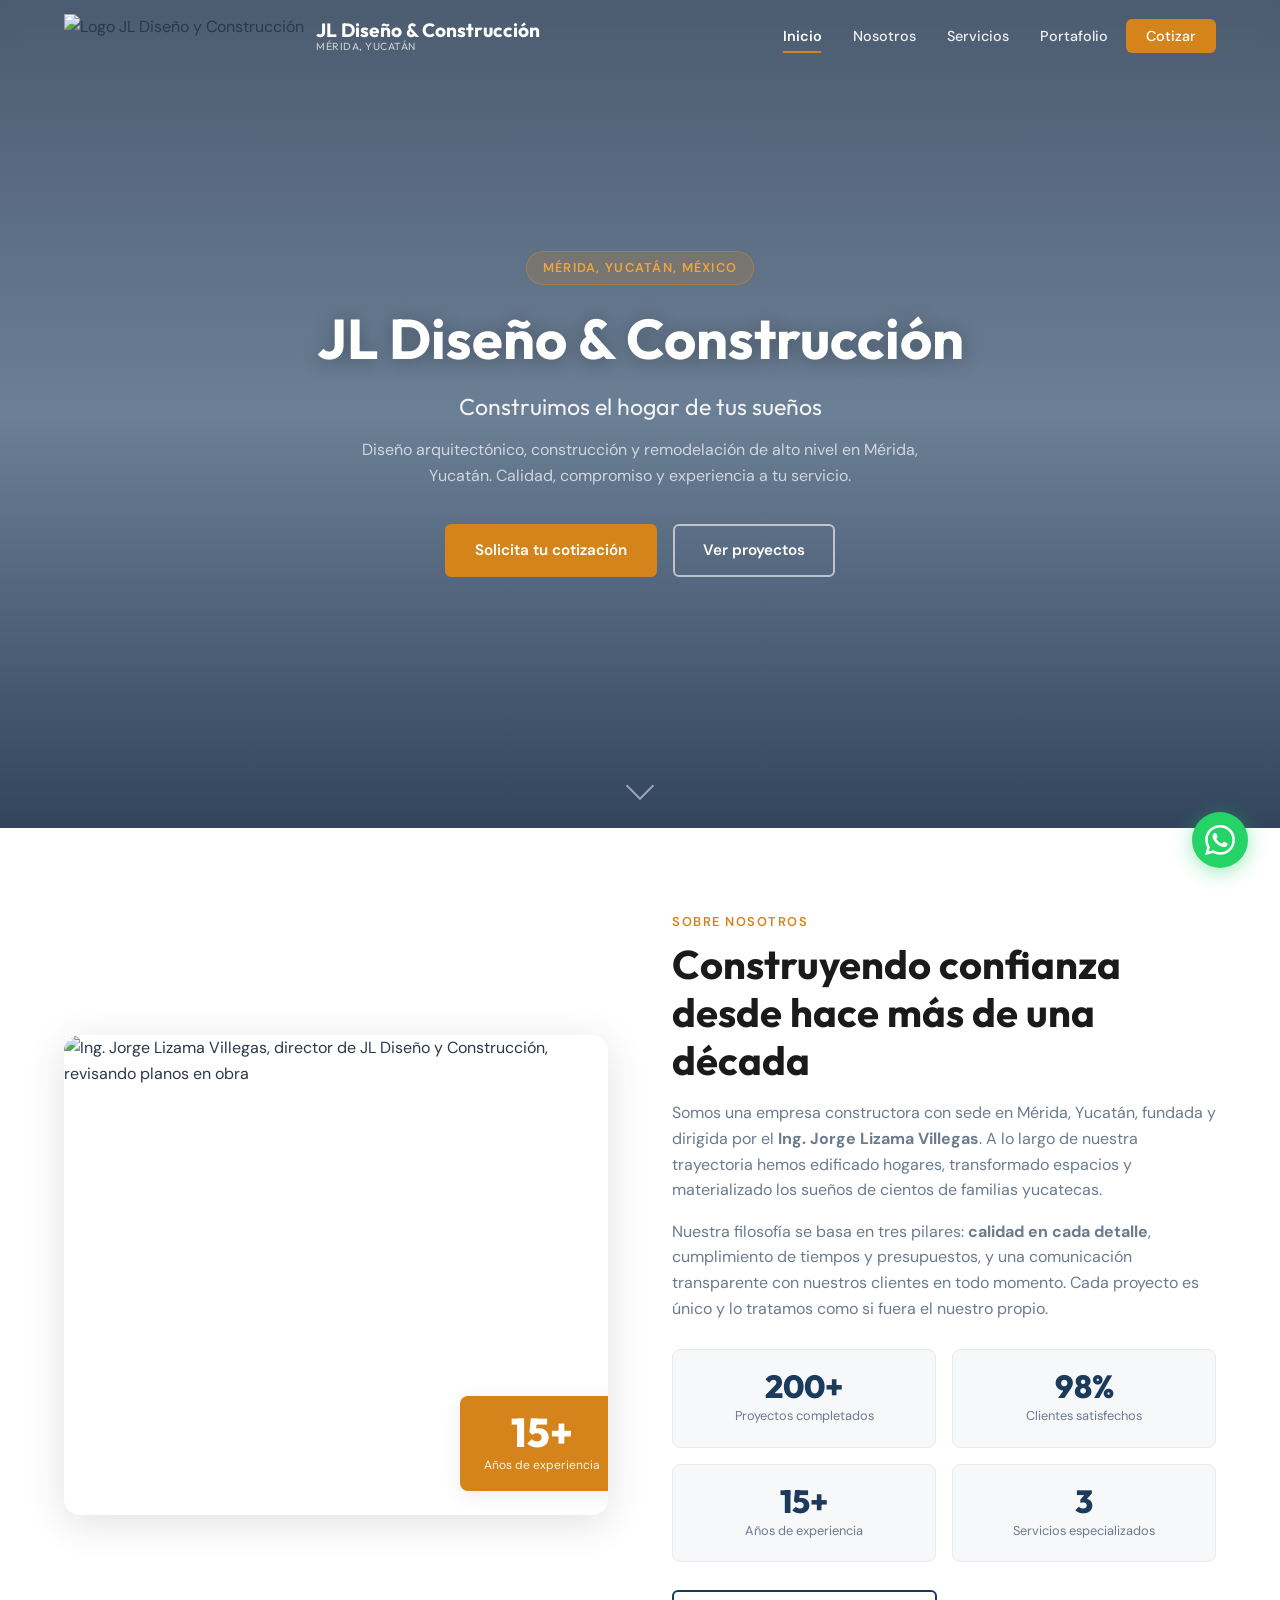
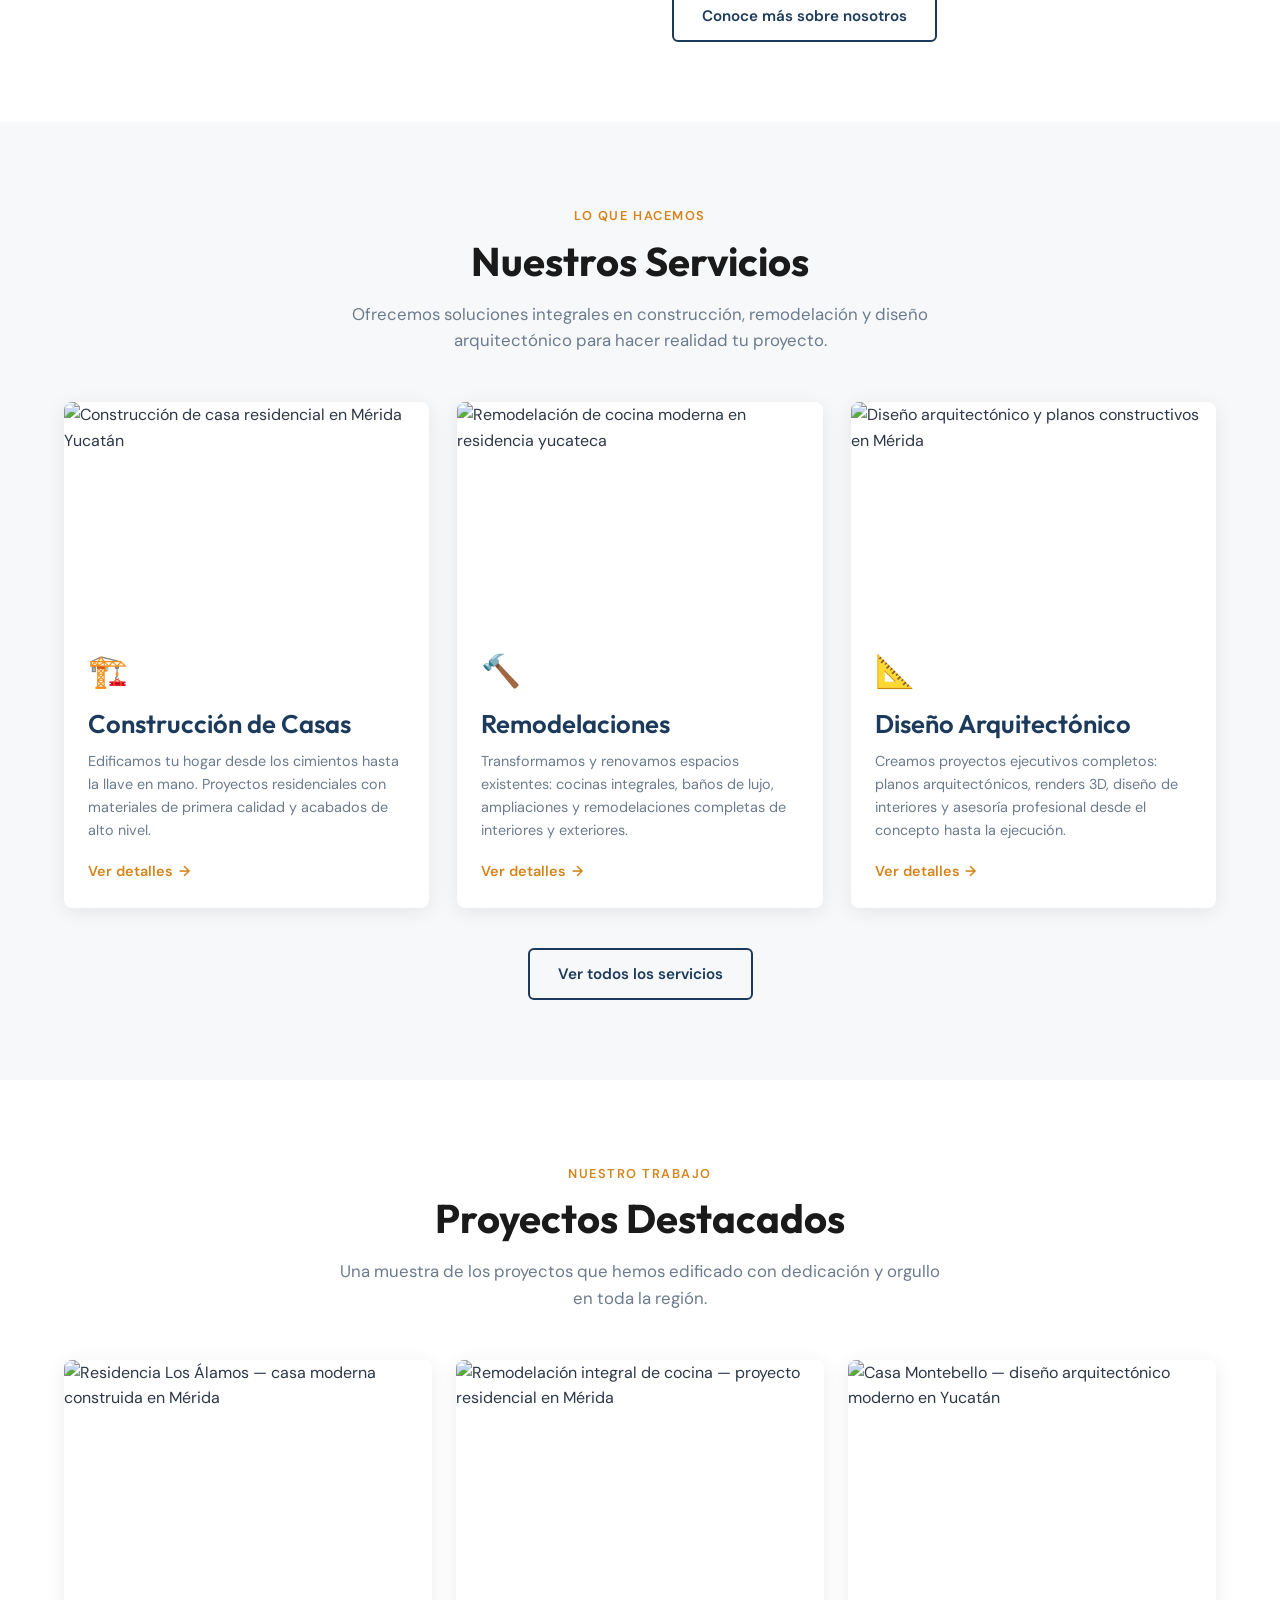
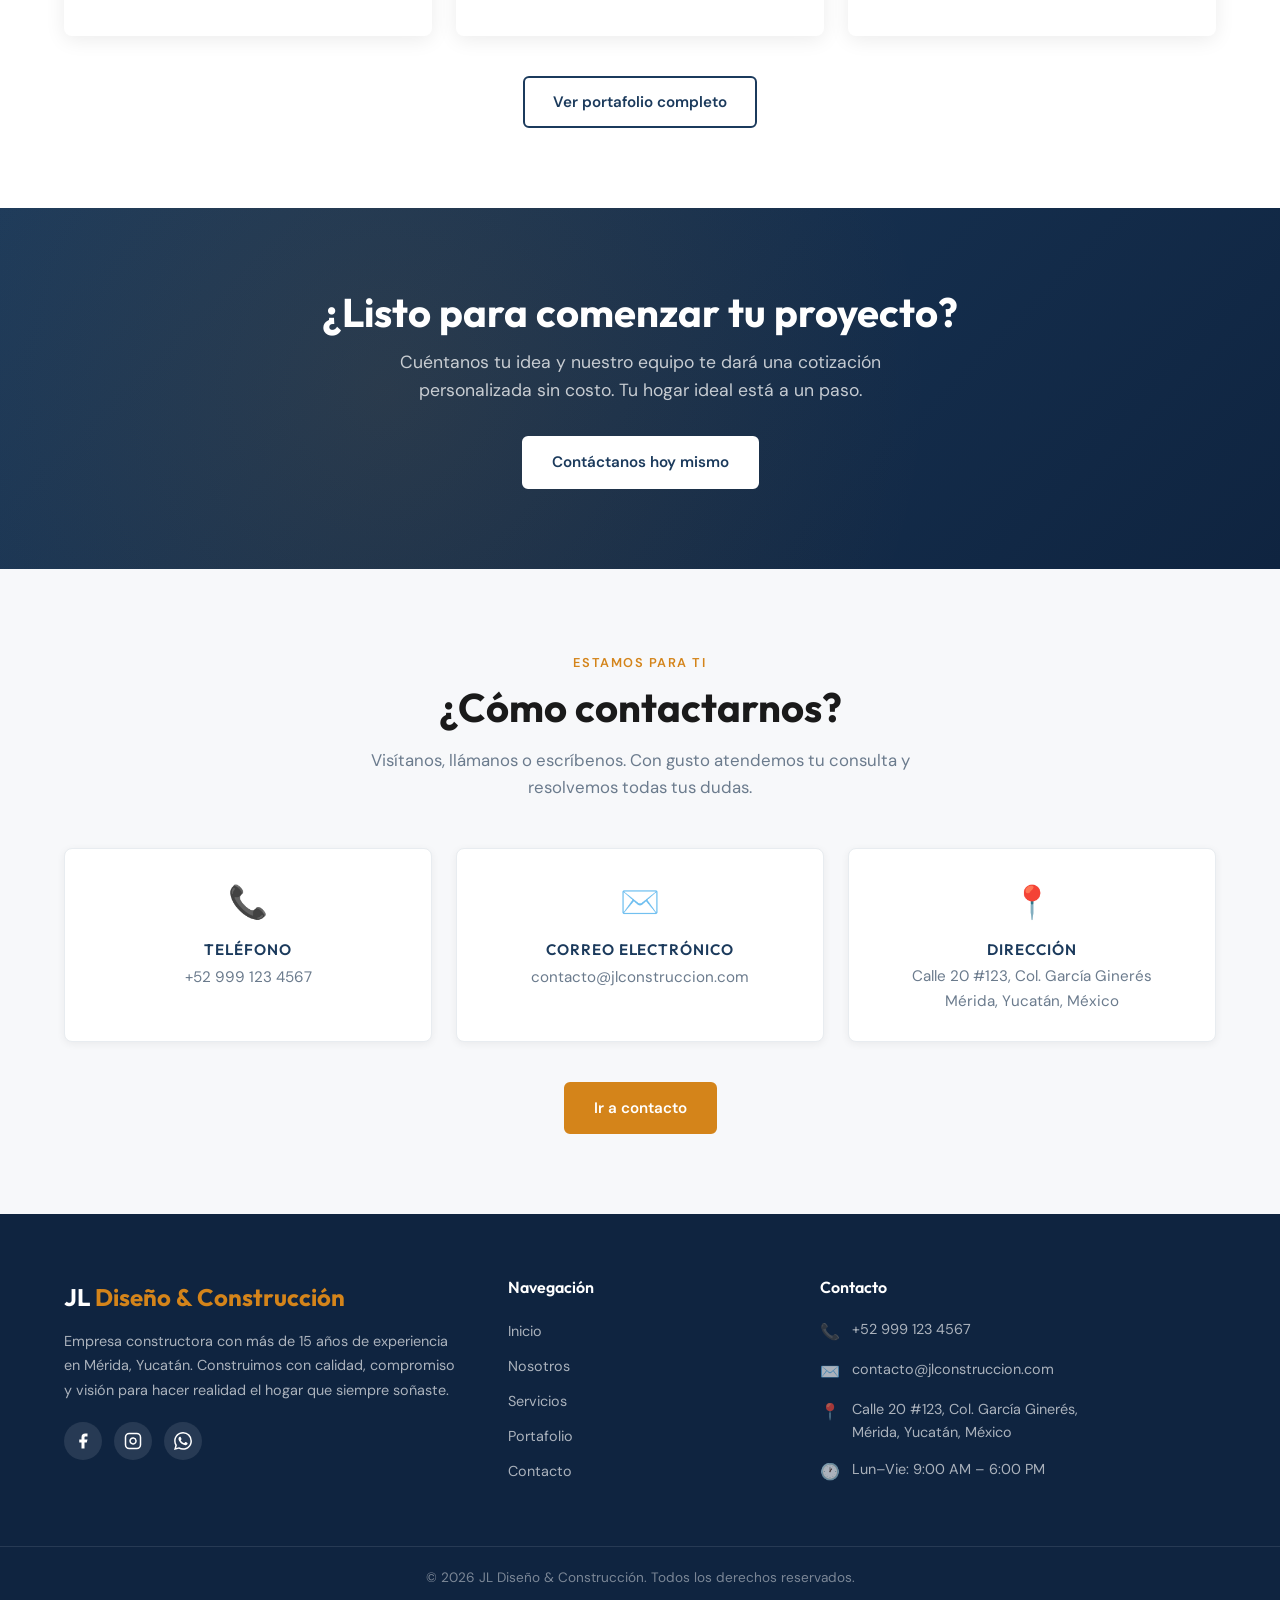
==== index.html @ 1245214d "Initial commit: JL Diseño & Construcción website" ====
<!DOCTYPE html>
<html lang="es-MX">
<head>
  <meta charset="UTF-8" />
  <meta name="viewport" content="width=device-width, initial-scale=1.0" />
  <title>JL Diseño &amp; Construcción — Constructora en Mérida, Yucatán</title>
  <meta name="description" content="JL Diseño &amp; Construcción: empresa de construcción de casas, remodelaciones y diseño arquitectónico en Mérida, Yucatán, México. Dirigida por el Ing. Jorge Lizama Villegas." />
  <link rel="canonical" href="index.html" />

  <!-- Open Graph -->
  <meta property="og:type" content="website" />
  <meta property="og:title" content="JL Diseño &amp; Construcción — Constructora en Mérida, Yucatán" />
  <meta property="og:description" content="Construimos el hogar de tus sueños. Construcción, remodelación y diseño arquitectónico en Mérida, Yucatán." />
  <meta property="og:image" content="https://images.unsplash.com/photo-1486325212027-8081e485255e?w=1200&q=80" />

  <!-- Google Fonts -->
  <link rel="preconnect" href="https://fonts.googleapis.com" />
  <link rel="preconnect" href="https://fonts.gstatic.com" crossorigin />
  <link href="https://fonts.googleapis.com/css2?family=Outfit:wght@400;500;600;700;800&family=DM+Sans:ital,opsz,wght@0,9..40,400;0,9..40,500;0,9..40,600;1,9..40,400&display=swap" rel="stylesheet" />

  <link rel="stylesheet" href="css/styles.css" />
</head>
<body class="hero-page">

  <!-- ===== NAVBAR ===== -->
  <nav class="navbar" role="navigation" aria-label="Menú principal">
    <div class="container">
      <a href="index.html" class="navbar-brand" aria-label="JL Diseño y Construcción — Inicio">
        <img src="img/logo.png" alt="Logo JL Diseño y Construcción" class="navbar-logo-img" />
        <span class="logo-fallback navbar-logo-text" style="display:flex;flex-direction:column;">
          JL Diseño &amp; Construcción
          <span>Mérida, Yucatán</span>
        </span>
      </a>
      <ul class="navbar-menu" role="list">
        <li><a href="index.html" class="active" aria-current="page">Inicio</a></li>
        <li><a href="nosotros.html">Nosotros</a></li>
        <li><a href="servicios.html">Servicios</a></li>
        <li><a href="portafolio.html">Portafolio</a></li>
        <li><a href="contacto.html" class="navbar-cta">Cotizar</a></li>
      </ul>
      <button class="navbar-toggle" aria-label="Abrir menú" aria-expanded="false" aria-controls="mobile-menu">
        <span></span>
        <span></span>
        <span></span>
      </button>
    </div>
  </nav>

  <!-- Mobile overlay menu -->
  <div class="navbar-overlay" id="mobile-menu" role="dialog" aria-modal="true" aria-label="Menú de navegación">
    <button class="close-overlay" aria-label="Cerrar menú">✕</button>
    <a href="index.html" class="active">Inicio</a>
    <a href="nosotros.html">Nosotros</a>
    <a href="servicios.html">Servicios</a>
    <a href="portafolio.html">Portafolio</a>
    <a href="contacto.html">Contacto</a>
  </div>

  <main>

    <!-- ===== HERO SECTION ===== -->
    <section class="hero" aria-label="Presentación de la empresa">
      <div class="hero-bg" role="img" aria-label="Imagen de arquitectura moderna"></div>
      <div class="hero-overlay"></div>
      <div class="hero-content">
        <div class="hero-badge">Mérida, Yucatán, México</div>
        <h1>JL Diseño &amp; Construcción</h1>
        <p class="tagline">Construimos el hogar de tus sueños</p>
        <p class="subtitle">Diseño arquitectónico, construcción y remodelación de alto nivel en Mérida, Yucatán. Calidad, compromiso y experiencia a tu servicio.</p>
        <div class="hero-buttons">
          <a href="contacto.html" class="btn btn-primary">Solicita tu cotización</a>
          <a href="portafolio.html" class="btn btn-outline-white">Ver proyectos</a>
        </div>
      </div>
      <div class="scroll-indicator" aria-hidden="true">
        <div class="scroll-arrow"></div>
      </div>
    </section>

    <!-- ===== ABOUT PREVIEW ===== -->
    <section class="about-preview section-padding" aria-label="Sobre nosotros">
      <div class="container">
        <div class="about-preview-grid">
          <div class="about-preview-image fade-in">
            <img
              src="https://images.unsplash.com/photo-1581094794329-c8112a89af12?w=1200&q=80"
              alt="Ing. Jorge Lizama Villegas, director de JL Diseño y Construcción, revisando planos en obra"
              loading="lazy"
            />
            <div class="experience-badge" aria-label="Más de 15 años de experiencia">
              <span class="number">15+</span>
              <span class="label">Años de experiencia</span>
            </div>
          </div>
          <div class="about-preview-content fade-in fade-in-delay-1">
            <span class="section-label">Sobre nosotros</span>
            <h2>Construyendo confianza desde hace más de una década</h2>
            <p>Somos una empresa constructora con sede en Mérida, Yucatán, fundada y dirigida por el <strong>Ing. Jorge Lizama Villegas</strong>. A lo largo de nuestra trayectoria hemos edificado hogares, transformado espacios y materializado los sueños de cientos de familias yucatecas.</p>
            <p>Nuestra filosofía se basa en tres pilares: <strong>calidad en cada detalle</strong>, cumplimiento de tiempos y presupuestos, y una comunicación transparente con nuestros clientes en todo momento. Cada proyecto es único y lo tratamos como si fuera el nuestro propio.</p>
            <div class="about-stats" aria-label="Estadísticas de la empresa">
              <div class="stat-item">
                <div class="stat-number">200+</div>
                <div class="stat-label">Proyectos completados</div>
              </div>
              <div class="stat-item">
                <div class="stat-number">98%</div>
                <div class="stat-label">Clientes satisfechos</div>
              </div>
              <div class="stat-item">
                <div class="stat-number">15+</div>
                <div class="stat-label">Años de experiencia</div>
              </div>
              <div class="stat-item">
                <div class="stat-number">3</div>
                <div class="stat-label">Servicios especializados</div>
              </div>
            </div>
            <a href="nosotros.html" class="btn btn-secondary">Conoce más sobre nosotros</a>
          </div>
        </div>
      </div>
    </section>

    <!-- ===== SERVICES PREVIEW ===== -->
    <section class="services-section section-padding" aria-label="Nuestros servicios">
      <div class="container">
        <div class="section-header text-center fade-in">
          <span class="section-label">Lo que hacemos</span>
          <h2 class="section-title">Nuestros Servicios</h2>
          <p class="section-subtitle">Ofrecemos soluciones integrales en construcción, remodelación y diseño arquitectónico para hacer realidad tu proyecto.</p>
        </div>
        <div class="services-grid">
          <!-- Service Card 1 -->
          <article class="service-card fade-in fade-in-delay-1">
            <div class="service-card-image">
              <img
                src="https://images.unsplash.com/photo-1504307651254-35680f356dfd?w=800&q=80"
                alt="Construcción de casa residencial en Mérida Yucatán"
                loading="lazy"
              />
            </div>
            <div class="service-card-body">
              <span class="service-icon" aria-hidden="true">🏗️</span>
              <h3>Construcción de Casas</h3>
              <p>Edificamos tu hogar desde los cimientos hasta la llave en mano. Proyectos residenciales con materiales de primera calidad y acabados de alto nivel.</p>
              <a href="servicios.html#construccion" class="service-link" aria-label="Más información sobre Construcción de Casas">
                Ver detalles <span aria-hidden="true">→</span>
              </a>
            </div>
          </article>
          <!-- Service Card 2 -->
          <article class="service-card fade-in fade-in-delay-2">
            <div class="service-card-image">
              <img
                src="https://images.unsplash.com/photo-1556909114-f6e7ad7d3136?w=800&q=80"
                alt="Remodelación de cocina moderna en residencia yucateca"
                loading="lazy"
              />
            </div>
            <div class="service-card-body">
              <span class="service-icon" aria-hidden="true">🔨</span>
              <h3>Remodelaciones</h3>
              <p>Transformamos y renovamos espacios existentes: cocinas integrales, baños de lujo, ampliaciones y remodelaciones completas de interiores y exteriores.</p>
              <a href="servicios.html#remodelacion" class="service-link" aria-label="Más información sobre Remodelaciones">
                Ver detalles <span aria-hidden="true">→</span>
              </a>
            </div>
          </article>
          <!-- Service Card 3 -->
          <article class="service-card fade-in fade-in-delay-3">
            <div class="service-card-image">
              <img
                src="https://images.unsplash.com/photo-1503387762-592deb58ef4e?w=800&q=80"
                alt="Diseño arquitectónico y planos constructivos en Mérida"
                loading="lazy"
              />
            </div>
            <div class="service-card-body">
              <span class="service-icon" aria-hidden="true">📐</span>
              <h3>Diseño Arquitectónico</h3>
              <p>Creamos proyectos ejecutivos completos: planos arquitectónicos, renders 3D, diseño de interiores y asesoría profesional desde el concepto hasta la ejecución.</p>
              <a href="servicios.html#diseno" class="service-link" aria-label="Más información sobre Diseño Arquitectónico">
                Ver detalles <span aria-hidden="true">→</span>
              </a>
            </div>
          </article>
        </div>
        <div class="services-cta fade-in">
          <a href="servicios.html" class="btn btn-secondary">Ver todos los servicios</a>
        </div>
      </div>
    </section>

    <!-- ===== PORTFOLIO PREVIEW ===== -->
    <section class="portfolio-section section-padding" aria-label="Proyectos destacados">
      <div class="container">
        <div class="section-header text-center fade-in">
          <span class="section-label">Nuestro trabajo</span>
          <h2 class="section-title">Proyectos Destacados</h2>
          <p class="section-subtitle">Una muestra de los proyectos que hemos edificado con dedicación y orgullo en toda la región.</p>
        </div>
        <div class="portfolio-preview-grid">
          <div class="portfolio-item fade-in fade-in-delay-1">
            <img
              src="https://images.unsplash.com/photo-1600585154340-be6161a56a0c?w=800&q=80"
              alt="Residencia Los Álamos — casa moderna construida en Mérida"
              loading="lazy"
            />
            <div class="portfolio-item-overlay">
              <h4>Residencia Los Álamos</h4>
              <span class="category-tag">Construcción</span>
            </div>
          </div>
          <div class="portfolio-item fade-in fade-in-delay-2">
            <img
              src="https://images.unsplash.com/photo-1558618666-fcd25c85cd64?w=800&q=80"
              alt="Remodelación integral de cocina — proyecto residencial en Mérida"
              loading="lazy"
            />
            <div class="portfolio-item-overlay">
              <h4>Remodelación Cocina Integral</h4>
              <span class="category-tag">Remodelación</span>
            </div>
          </div>
          <div class="portfolio-item fade-in fade-in-delay-3">
            <img
              src="https://images.unsplash.com/photo-1613490493576-4d884d74df65?w=800&q=80"
              alt="Casa Montebello — diseño arquitectónico moderno en Yucatán"
              loading="lazy"
            />
            <div class="portfolio-item-overlay">
              <h4>Casa Montebello</h4>
              <span class="category-tag">Diseño</span>
            </div>
          </div>
        </div>
        <div class="portfolio-cta fade-in">
          <a href="portafolio.html" class="btn btn-secondary">Ver portafolio completo</a>
        </div>
      </div>
    </section>

    <!-- ===== CTA BANNER ===== -->
    <section class="cta-banner" aria-label="Llamada a la acción">
      <div class="container">
        <div class="fade-in">
          <h2>¿Listo para comenzar tu proyecto?</h2>
          <p>Cuéntanos tu idea y nuestro equipo te dará una cotización personalizada sin costo. Tu hogar ideal está a un paso.</p>
          <a href="contacto.html" class="btn btn-white">Contáctanos hoy mismo</a>
        </div>
      </div>
    </section>

    <!-- ===== CONTACT PREVIEW ===== -->
    <section class="contact-preview section-padding" aria-label="Información de contacto">
      <div class="container">
        <div class="section-header text-center fade-in">
          <span class="section-label">Estamos para ti</span>
          <h2 class="section-title">¿Cómo contactarnos?</h2>
          <p class="section-subtitle">Visítanos, llámanos o escríbenos. Con gusto atendemos tu consulta y resolvemos todas tus dudas.</p>
        </div>
        <div class="contact-preview-grid">
          <div class="contact-info-card fade-in fade-in-delay-1">
            <span class="icon" aria-hidden="true">📞</span>
            <h4>Teléfono</h4>
            <a href="tel:+529991234567">+52 999 123 4567</a>
          </div>
          <div class="contact-info-card fade-in fade-in-delay-2">
            <span class="icon" aria-hidden="true">✉️</span>
            <h4>Correo electrónico</h4>
            <a href="mailto:contacto@jlconstruccion.com">contacto@jlconstruccion.com</a>
          </div>
          <div class="contact-info-card fade-in fade-in-delay-3">
            <span class="icon" aria-hidden="true">📍</span>
            <h4>Dirección</h4>
            <p>Calle 20 #123, Col. García Ginerés<br>Mérida, Yucatán, México</p>
          </div>
        </div>
        <div class="text-center fade-in">
          <a href="contacto.html" class="btn btn-primary">Ir a contacto</a>
        </div>
      </div>
    </section>

  </main>

  <!-- ===== FOOTER ===== -->
  <footer class="footer" aria-label="Pie de página">
    <div class="container">
      <div class="footer-grid">
        <!-- Brand column -->
        <div class="footer-brand">
          <div class="footer-logo">JL <span>Diseño &amp; Construcción</span></div>
          <p>Empresa constructora con más de 15 años de experiencia en Mérida, Yucatán. Construimos con calidad, compromiso y visión para hacer realidad el hogar que siempre soñaste.</p>
          <div class="footer-social" aria-label="Redes sociales">
            <a href="#" aria-label="Facebook de JL Diseño y Construcción" rel="noopener">
              <svg xmlns="http://www.w3.org/2000/svg" width="18" height="18" viewBox="0 0 24 24" fill="currentColor" aria-hidden="true"><path d="M18 2h-3a5 5 0 0 0-5 5v3H7v4h3v8h4v-8h3l1-4h-4V7a1 1 0 0 1 1-1h3z"/></svg>
            </a>
            <a href="#" aria-label="Instagram de JL Diseño y Construcción" rel="noopener">
              <svg xmlns="http://www.w3.org/2000/svg" width="18" height="18" viewBox="0 0 24 24" fill="none" stroke="currentColor" stroke-width="2" aria-hidden="true"><rect x="2" y="2" width="20" height="20" rx="5" ry="5"/><path d="M16 11.37A4 4 0 1 1 12.63 8 4 4 0 0 1 16 11.37z"/><line x1="17.5" y1="6.5" x2="17.51" y2="6.5"/></svg>
            </a>
            <a href="https://wa.me/529991234567" aria-label="WhatsApp de JL Diseño y Construcción" rel="noopener" target="_blank">
              <svg xmlns="http://www.w3.org/2000/svg" width="18" height="18" viewBox="0 0 24 24" fill="currentColor" aria-hidden="true"><path d="M17.472 14.382c-.297-.149-1.758-.867-2.03-.967-.273-.099-.471-.148-.67.15-.197.297-.767.966-.94 1.164-.173.199-.347.223-.644.075-.297-.15-1.255-.463-2.39-1.475-.883-.788-1.48-1.761-1.653-2.059-.173-.297-.018-.458.13-.606.134-.133.298-.347.446-.52.149-.174.198-.298.298-.497.099-.198.05-.371-.025-.52-.075-.149-.669-1.612-.916-2.207-.242-.579-.487-.5-.669-.51-.173-.008-.371-.01-.57-.01-.198 0-.52.074-.792.372-.272.297-1.04 1.016-1.04 2.479 0 1.462 1.065 2.875 1.213 3.074.149.198 2.096 3.2 5.077 4.487.709.306 1.262.489 1.694.625.712.227 1.36.195 1.871.118.571-.085 1.758-.719 2.006-1.413.248-.694.248-1.289.173-1.413-.074-.124-.272-.198-.57-.347m-5.421 7.403h-.004a9.87 9.87 0 0 1-5.031-1.378l-.361-.214-3.741.982.998-3.648-.235-.374a9.86 9.86 0 0 1-1.51-5.26c.001-5.45 4.436-9.884 9.888-9.884 2.64 0 5.122 1.03 6.988 2.898a9.825 9.825 0 0 1 2.893 6.994c-.003 5.45-4.437 9.884-9.885 9.884m8.413-18.297A11.815 11.815 0 0 0 12.05 0C5.495 0 .16 5.335.157 11.892c0 2.096.547 4.142 1.588 5.945L.057 24l6.305-1.654a11.882 11.882 0 0 0 5.683 1.448h.005c6.554 0 11.89-5.335 11.893-11.893a11.821 11.821 0 0 0-3.48-8.413Z"/></svg>
            </a>
          </div>
        </div>
        <!-- Quick links -->
        <nav class="footer-nav" aria-label="Enlaces rápidos">
          <h4>Navegación</h4>
          <ul role="list">
            <li><a href="index.html">Inicio</a></li>
            <li><a href="nosotros.html">Nosotros</a></li>
            <li><a href="servicios.html">Servicios</a></li>
            <li><a href="portafolio.html">Portafolio</a></li>
            <li><a href="contacto.html">Contacto</a></li>
          </ul>
        </nav>
        <!-- Contact info -->
        <div class="footer-contact" aria-label="Datos de contacto">
          <h4>Contacto</h4>
          <div class="footer-contact-item">
            <span class="icon" aria-hidden="true">📞</span>
            <span><a href="tel:+529991234567">+52 999 123 4567</a></span>
          </div>
          <div class="footer-contact-item">
            <span class="icon" aria-hidden="true">✉️</span>
            <span><a href="mailto:contacto@jlconstruccion.com">contacto@jlconstruccion.com</a></span>
          </div>
          <div class="footer-contact-item">
            <span class="icon" aria-hidden="true">📍</span>
            <span>Calle 20 #123, Col. García Ginerés,<br>Mérida, Yucatán, México</span>
          </div>
          <div class="footer-contact-item">
            <span class="icon" aria-hidden="true">🕐</span>
            <span>Lun–Vie: 9:00 AM – 6:00 PM</span>
          </div>
        </div>
      </div>
    </div>
    <div class="footer-bottom">
      <div class="container">
        <p>© 2026 JL Diseño &amp; Construcción. Todos los derechos reservados.</p>
      </div>
    </div>
  </footer>

  <!-- ===== WHATSAPP FLOATING BUTTON ===== -->
  <a
    href="https://wa.me/529991234567"
    class="whatsapp-btn"
    target="_blank"
    rel="noopener noreferrer"
    aria-label="Contáctanos por WhatsApp"
  >
    <svg xmlns="http://www.w3.org/2000/svg" viewBox="0 0 24 24" aria-hidden="true">
      <path d="M17.472 14.382c-.297-.149-1.758-.867-2.03-.967-.273-.099-.471-.148-.67.15-.197.297-.767.966-.94 1.164-.173.199-.347.223-.644.075-.297-.15-1.255-.463-2.39-1.475-.883-.788-1.48-1.761-1.653-2.059-.173-.297-.018-.458.13-.606.134-.133.298-.347.446-.52.149-.174.198-.298.298-.497.099-.198.05-.371-.025-.52-.075-.149-.669-1.612-.916-2.207-.242-.579-.487-.5-.669-.51-.173-.008-.371-.01-.57-.01-.198 0-.52.074-.792.372-.272.297-1.04 1.016-1.04 2.479 0 1.462 1.065 2.875 1.213 3.074.149.198 2.096 3.2 5.077 4.487.709.306 1.262.489 1.694.625.712.227 1.36.195 1.871.118.571-.085 1.758-.719 2.006-1.413.248-.694.248-1.289.173-1.413-.074-.124-.272-.198-.57-.347m-5.421 7.403h-.004a9.87 9.87 0 0 1-5.031-1.378l-.361-.214-3.741.982.998-3.648-.235-.374a9.86 9.86 0 0 1-1.51-5.26c.001-5.45 4.436-9.884 9.888-9.884 2.64 0 5.122 1.03 6.988 2.898a9.825 9.825 0 0 1 2.893 6.994c-.003 5.45-4.437 9.884-9.885 9.884m8.413-18.297A11.815 11.815 0 0 0 12.05 0C5.495 0 .16 5.335.157 11.892c0 2.096.547 4.142 1.588 5.945L.057 24l6.305-1.654a11.882 11.882 0 0 0 5.683 1.448h.005c6.554 0 11.89-5.335 11.893-11.893a11.821 11.821 0 0 0-3.48-8.413Z"/>
    </svg>
  </a>

  <script src="js/main.js"></script>
</body>
</html>
---- css/styles.css ----
/* ============================================================
   JL Diseño & Construcción — styles.css
   Autor: JL Diseño & Construcción
   Descripción: Hoja de estilos principal para todo el sitio
   ============================================================ */

/* ===== GOOGLE FONTS IMPORT ===== */
@import url('https://fonts.googleapis.com/css2?family=Outfit:wght@400;500;600;700;800&family=DM+Sans:ital,opsz,wght@0,9..40,400;0,9..40,500;0,9..40,600;1,9..40,400&display=swap');

/* ===== CSS VARIABLES ===== */
:root {
  --primary: #1B3A5C;
  --primary-light: #2A5580;
  --primary-dark: #0F2440;
  --accent: #D4841A;
  --accent-hover: #B8710F;
  --white: #FFFFFF;
  --off-white: #F7F8FA;
  --gray-light: #E8ECF0;
  --gray-medium: #6B7B8D;
  --gray-dark: #2D3748;
  --black: #1A1A1A;

  --font-heading: 'Outfit', sans-serif;
  --font-body: 'DM Sans', sans-serif;

  --shadow-sm: 0 2px 8px rgba(0, 0, 0, 0.06);
  --shadow-md: 0 4px 20px rgba(0, 0, 0, 0.08);
  --shadow-lg: 0 8px 40px rgba(0, 0, 0, 0.12);
  --radius-sm: 6px;
  --radius-md: 8px;
  --radius-lg: 16px;

  --transition: all 0.3s ease;
  --navbar-height: 72px;
}

/* ===== RESET & BASE ===== */
*,
*::before,
*::after {
  box-sizing: border-box;
  margin: 0;
  padding: 0;
}

html {
  scroll-behavior: smooth;
  font-size: 16px;
}

body {
  font-family: var(--font-body);
  color: var(--gray-dark);
  background-color: var(--white);
  line-height: 1.6;
  -webkit-font-smoothing: antialiased;
  -moz-osx-font-smoothing: grayscale;
}

img {
  max-width: 100%;
  height: auto;
  display: block;
}

a {
  text-decoration: none;
  color: inherit;
  transition: var(--transition);
}

ul {
  list-style: none;
}

button {
  cursor: pointer;
  border: none;
  background: none;
  font-family: var(--font-body);
}

input,
select,
textarea {
  font-family: var(--font-body);
  font-size: 1rem;
}

/* ===== TYPOGRAPHY ===== */
h1, h2, h3, h4, h5, h6 {
  font-family: var(--font-heading);
  color: var(--black);
  line-height: 1.2;
  font-weight: 700;
}

h1 {
  font-size: clamp(2rem, 5vw, 3.5rem);
}

h2 {
  font-size: clamp(1.6rem, 3.5vw, 2.5rem);
}

h3 {
  font-size: clamp(1.2rem, 2.5vw, 1.6rem);
  font-weight: 600;
}

h4 {
  font-size: 1.15rem;
  font-weight: 600;
}

p {
  margin-bottom: 1rem;
}

p:last-child {
  margin-bottom: 0;
}

/* ===== UTILITY CLASSES ===== */
.container {
  max-width: 1200px;
  margin: 0 auto;
  padding: 0 1.5rem;
}

.section-padding {
  padding: 5rem 0;
}

.section-padding-sm {
  padding: 3rem 0;
}

.text-center {
  text-align: center;
}

.text-accent {
  color: var(--accent);
}

.section-label {
  display: inline-block;
  font-family: var(--font-body);
  font-size: 0.8rem;
  font-weight: 600;
  letter-spacing: 0.12em;
  text-transform: uppercase;
  color: var(--accent);
  margin-bottom: 0.6rem;
}

.section-title {
  margin-bottom: 1rem;
}

.section-subtitle {
  color: var(--gray-medium);
  font-size: 1.05rem;
  max-width: 600px;
  margin: 0 auto 2.5rem;
}

.section-header {
  margin-bottom: 3rem;
}

.section-header.text-center .section-subtitle {
  margin: 0 auto 0;
}

/* ===== BUTTONS ===== */
.btn {
  display: inline-flex;
  align-items: center;
  gap: 0.5rem;
  padding: 0.75rem 1.75rem;
  border-radius: var(--radius-sm);
  font-family: var(--font-body);
  font-size: 0.95rem;
  font-weight: 600;
  transition: var(--transition);
  min-height: 44px;
  cursor: pointer;
  border: 2px solid transparent;
}

.btn-primary {
  background-color: var(--accent);
  color: var(--white);
  border-color: var(--accent);
}

.btn-primary:hover {
  background-color: var(--accent-hover);
  border-color: var(--accent-hover);
  transform: translateY(-2px);
  box-shadow: 0 6px 20px rgba(212, 132, 26, 0.35);
}

.btn-secondary {
  background-color: transparent;
  color: var(--primary);
  border-color: var(--primary);
}

.btn-secondary:hover {
  background-color: var(--primary);
  color: var(--white);
  transform: translateY(-2px);
}

.btn-white {
  background-color: var(--white);
  color: var(--primary);
  border-color: var(--white);
}

.btn-white:hover {
  background-color: var(--accent);
  color: var(--white);
  border-color: var(--accent);
  transform: translateY(-2px);
}

.btn-outline-white {
  background-color: transparent;
  color: var(--white);
  border-color: rgba(255, 255, 255, 0.6);
}

.btn-outline-white:hover {
  background-color: var(--white);
  color: var(--primary);
}

/* ===== CARDS ===== */
.card {
  background: var(--white);
  border-radius: var(--radius-md);
  box-shadow: var(--shadow-md);
  overflow: hidden;
  transition: var(--transition);
}

.card:hover {
  transform: translateY(-4px);
  box-shadow: var(--shadow-lg);
}

/* ===== SCROLL ANIMATIONS ===== */
.fade-in {
  opacity: 0;
  transform: translateY(30px);
  transition: opacity 0.7s ease, transform 0.7s ease;
}

.fade-in.visible {
  opacity: 1;
  transform: translateY(0);
}

.fade-in-delay-1 { transition-delay: 0.1s; }
.fade-in-delay-2 { transition-delay: 0.2s; }
.fade-in-delay-3 { transition-delay: 0.3s; }

/* ============================================================
   NAVBAR
   ============================================================ */
.navbar {
  position: fixed;
  top: 0;
  left: 0;
  width: 100%;
  z-index: 1000;
  height: var(--navbar-height);
  display: flex;
  align-items: center;
  background-color: rgba(255, 255, 255, 0.95);
  backdrop-filter: blur(8px);
  -webkit-backdrop-filter: blur(8px);
  border-bottom: 1px solid transparent;
  transition: var(--transition);
}

.navbar.scrolled {
  box-shadow: 0 2px 20px rgba(0, 0, 0, 0.1);
  border-bottom-color: var(--gray-light);
}

.navbar .container {
  display: flex;
  align-items: center;
  justify-content: space-between;
  width: 100%;
}

/* Logo */
.navbar-brand {
  display: flex;
  align-items: center;
  gap: 0.75rem;
  text-decoration: none;
  flex-shrink: 0;
}

.navbar-logo-img {
  height: 44px;
  width: auto;
  object-fit: contain;
}

.navbar-logo-text {
  font-family: var(--font-heading);
  font-size: 1.2rem;
  font-weight: 700;
  color: var(--primary);
  line-height: 1.1;
}

.navbar-logo-text span {
  display: block;
  font-size: 0.65rem;
  font-weight: 400;
  color: var(--gray-medium);
  letter-spacing: 0.05em;
  text-transform: uppercase;
}

.logo-fallback {
  display: none;
}

/* Nav links */
.navbar-menu {
  display: flex;
  align-items: center;
  gap: 0.25rem;
}

.navbar-menu a {
  font-family: var(--font-body);
  font-size: 0.9rem;
  font-weight: 500;
  color: var(--gray-dark);
  padding: 0.5rem 0.85rem;
  border-radius: var(--radius-sm);
  position: relative;
  transition: var(--transition);
}

.navbar-menu a::after {
  content: '';
  position: absolute;
  bottom: 0;
  left: 50%;
  transform: translateX(-50%);
  width: 0;
  height: 2px;
  background-color: var(--accent);
  border-radius: 2px;
  transition: width 0.3s ease;
}

.navbar-menu a:hover {
  color: var(--primary);
}

.navbar-menu a:hover::after,
.navbar-menu a.active::after {
  width: calc(100% - 1.7rem);
}

.navbar-menu a.active {
  color: var(--primary);
  font-weight: 600;
}

.navbar-cta {
  background-color: var(--accent);
  color: var(--white) !important;
  padding: 0.5rem 1.25rem !important;
  border-radius: var(--radius-sm) !important;
}

.navbar-cta:hover {
  background-color: var(--accent-hover) !important;
  color: var(--white) !important;
}

.navbar-cta::after {
  display: none !important;
}

/* Hamburger */
.navbar-toggle {
  display: none;
  flex-direction: column;
  gap: 5px;
  padding: 8px;
  background: none;
  border: none;
  cursor: pointer;
  aria-label: "Abrir menú";
}

.navbar-toggle span {
  display: block;
  width: 24px;
  height: 2px;
  background-color: var(--primary);
  border-radius: 2px;
  transition: var(--transition);
}

.navbar-toggle.open span:nth-child(1) {
  transform: rotate(45deg) translate(5px, 5px);
}

.navbar-toggle.open span:nth-child(2) {
  opacity: 0;
  transform: scaleX(0);
}

.navbar-toggle.open span:nth-child(3) {
  transform: rotate(-45deg) translate(5px, -5px);
}

/* Mobile overlay menu */
.navbar-overlay {
  display: none;
  position: fixed;
  inset: 0;
  background-color: var(--primary-dark);
  z-index: 999;
  flex-direction: column;
  align-items: center;
  justify-content: center;
  gap: 1.5rem;
  opacity: 0;
  transition: opacity 0.3s ease;
}

.navbar-overlay.open {
  opacity: 1;
}

.navbar-overlay a {
  font-family: var(--font-heading);
  font-size: 1.8rem;
  font-weight: 600;
  color: var(--white);
  opacity: 0.85;
  transition: var(--transition);
}

.navbar-overlay a:hover,
.navbar-overlay a.active {
  opacity: 1;
  color: var(--accent);
}

.navbar-overlay .close-overlay {
  position: absolute;
  top: 1.5rem;
  right: 1.5rem;
  font-size: 2rem;
  color: var(--white);
  background: none;
  border: none;
  cursor: pointer;
  line-height: 1;
  opacity: 0.8;
}

.navbar-overlay .close-overlay:hover {
  opacity: 1;
  color: var(--accent);
}

/* Body offset for fixed navbar */
body {
  padding-top: var(--navbar-height);
}

/* ============================================================
   FOOTER
   ============================================================ */
.footer {
  background-color: var(--primary-dark);
  color: rgba(255, 255, 255, 0.75);
  padding: 4rem 0 0;
}

.footer-grid {
  display: grid;
  grid-template-columns: 1.5fr 1fr 1.5fr;
  gap: 3rem;
  margin-bottom: 3rem;
}

/* Footer Brand */
.footer-brand .footer-logo {
  font-family: var(--font-heading);
  font-size: 1.5rem;
  font-weight: 700;
  color: var(--white);
  margin-bottom: 0.25rem;
}

.footer-brand .footer-logo span {
  color: var(--accent);
}

.footer-brand p {
  font-size: 0.9rem;
  line-height: 1.7;
  margin-top: 0.75rem;
  color: rgba(255, 255, 255, 0.65);
}

.footer-social {
  display: flex;
  gap: 0.75rem;
  margin-top: 1.25rem;
}

.footer-social a {
  display: flex;
  align-items: center;
  justify-content: center;
  width: 38px;
  height: 38px;
  border-radius: 50%;
  background-color: rgba(255, 255, 255, 0.1);
  color: var(--white);
  transition: var(--transition);
  font-size: 1rem;
}

.footer-social a:hover {
  background-color: var(--accent);
  transform: translateY(-2px);
}

/* Footer Nav */
.footer-nav h4 {
  font-family: var(--font-heading);
  color: var(--white);
  font-size: 1rem;
  margin-bottom: 1.25rem;
  font-weight: 600;
}

.footer-nav ul li {
  margin-bottom: 0.6rem;
}

.footer-nav ul li a {
  color: rgba(255, 255, 255, 0.65);
  font-size: 0.9rem;
  transition: var(--transition);
}

.footer-nav ul li a:hover {
  color: var(--accent);
  padding-left: 4px;
}

/* Footer Contact */
.footer-contact h4 {
  font-family: var(--font-heading);
  color: var(--white);
  font-size: 1rem;
  margin-bottom: 1.25rem;
  font-weight: 600;
}

.footer-contact-item {
  display: flex;
  gap: 0.75rem;
  margin-bottom: 0.85rem;
  font-size: 0.9rem;
  color: rgba(255, 255, 255, 0.65);
}

.footer-contact-item .icon {
  font-size: 1rem;
  flex-shrink: 0;
  margin-top: 1px;
}

/* Footer Bottom */
.footer-bottom {
  border-top: 1px solid rgba(255, 255, 255, 0.1);
  padding: 1.25rem 0;
  text-align: center;
  font-size: 0.85rem;
  color: rgba(255, 255, 255, 0.45);
}

/* ============================================================
   WHATSAPP FLOATING BUTTON
   ============================================================ */
.whatsapp-btn {
  position: fixed;
  bottom: 2rem;
  right: 2rem;
  z-index: 900;
  width: 56px;
  height: 56px;
  border-radius: 50%;
  background-color: #25D366;
  display: flex;
  align-items: center;
  justify-content: center;
  box-shadow: 0 4px 20px rgba(37, 211, 102, 0.45);
  transition: var(--transition);
  animation: whatsapp-pulse 2.5s infinite;
}

.whatsapp-btn:hover {
  transform: scale(1.1);
  box-shadow: 0 6px 25px rgba(37, 211, 102, 0.6);
  animation: none;
}

.whatsapp-btn svg {
  width: 30px;
  height: 30px;
  fill: var(--white);
}

@keyframes whatsapp-pulse {
  0%, 100% { box-shadow: 0 4px 20px rgba(37, 211, 102, 0.45); }
  50% { box-shadow: 0 4px 30px rgba(37, 211, 102, 0.75), 0 0 0 8px rgba(37, 211, 102, 0.15); }
}

/* ============================================================
   PAGE HEADER / BANNER
   ============================================================ */
.page-header {
  background: linear-gradient(135deg, var(--primary-dark) 0%, var(--primary) 60%, var(--primary-light) 100%);
  padding: 4rem 0 3.5rem;
  position: relative;
  overflow: hidden;
}

.page-header::before {
  content: '';
  position: absolute;
  inset: 0;
  background-image:
    radial-gradient(circle at 20% 50%, rgba(212, 132, 26, 0.1) 0%, transparent 60%),
    radial-gradient(circle at 80% 20%, rgba(255, 255, 255, 0.05) 0%, transparent 50%);
}

.page-header .container {
  position: relative;
  z-index: 1;
}

.page-header h1 {
  color: var(--white);
  margin-bottom: 0.75rem;
}

.breadcrumb {
  display: flex;
  align-items: center;
  gap: 0.5rem;
  font-size: 0.875rem;
  color: rgba(255, 255, 255, 0.65);
}

.breadcrumb a {
  color: rgba(255, 255, 255, 0.65);
  transition: var(--transition);
}

.breadcrumb a:hover {
  color: var(--accent);
}

.breadcrumb span {
  color: var(--accent);
}

/* ============================================================
   HERO SECTION (index.html)
   ============================================================ */
.hero {
  position: relative;
  min-height: calc(100vh - var(--navbar-height));
  display: flex;
  align-items: center;
  justify-content: center;
  overflow: hidden;
  margin-top: 0;
  padding-top: 0;
}

/* Remove the default body padding for the hero page */
.hero-page {
  padding-top: 0;
}

.hero-page .navbar {
  background-color: rgba(255, 255, 255, 0);
  border-bottom: none;
}

.hero-page .navbar.scrolled {
  background-color: rgba(255, 255, 255, 0.95);
  box-shadow: 0 2px 20px rgba(0, 0, 0, 0.1);
  border-bottom-color: var(--gray-light);
}

.hero-page .navbar-menu a {
  color: rgba(255, 255, 255, 0.9);
}

.hero-page .navbar-menu a.active,
.hero-page .navbar-menu a:hover {
  color: var(--white);
}

.hero-page .navbar-logo-text {
  color: var(--white);
}

.hero-page .navbar-logo-text span {
  color: rgba(255, 255, 255, 0.7);
}

.hero-page .navbar-toggle span {
  background-color: var(--white);
}

.hero-page .navbar.scrolled .navbar-menu a {
  color: var(--gray-dark);
}

.hero-page .navbar.scrolled .navbar-menu a.active,
.hero-page .navbar.scrolled .navbar-menu a:hover {
  color: var(--primary);
}

.hero-page .navbar.scrolled .navbar-logo-text {
  color: var(--primary);
}

.hero-page .navbar.scrolled .navbar-logo-text span {
  color: var(--gray-medium);
}

.hero-page .navbar.scrolled .navbar-toggle span {
  background-color: var(--primary);
}

.hero-bg {
  position: absolute;
  inset: 0;
  background-image: url('https://images.unsplash.com/photo-1486325212027-8081e485255e?w=1920&q=80');
  background-size: cover;
  background-position: center;
  background-repeat: no-repeat;
}

.hero-overlay {
  position: absolute;
  inset: 0;
  background: linear-gradient(
    to bottom,
    rgba(15, 36, 64, 0.75) 0%,
    rgba(27, 58, 92, 0.65) 50%,
    rgba(15, 36, 64, 0.85) 100%
  );
}

.hero-content {
  position: relative;
  z-index: 2;
  text-align: center;
  color: var(--white);
  max-width: 800px;
  padding: 2rem 1.5rem;
}

.hero-badge {
  display: inline-block;
  background-color: rgba(212, 132, 26, 0.2);
  border: 1px solid rgba(212, 132, 26, 0.5);
  color: #f0a640;
  font-size: 0.8rem;
  font-weight: 600;
  letter-spacing: 0.1em;
  text-transform: uppercase;
  padding: 0.35rem 1rem;
  border-radius: 50px;
  margin-bottom: 1.25rem;
}

.hero-content h1 {
  color: var(--white);
  margin-bottom: 1rem;
  text-shadow: 0 2px 20px rgba(0, 0, 0, 0.3);
}

.hero-content .tagline {
  font-family: var(--font-heading);
  font-size: clamp(1.1rem, 2.5vw, 1.45rem);
  color: rgba(255, 255, 255, 0.9);
  margin-bottom: 0.75rem;
  font-weight: 400;
}

.hero-content .subtitle {
  color: rgba(255, 255, 255, 0.7);
  font-size: 1rem;
  margin-bottom: 2.25rem;
  max-width: 560px;
  margin-left: auto;
  margin-right: auto;
}

.hero-buttons {
  display: flex;
  gap: 1rem;
  justify-content: center;
  flex-wrap: wrap;
}

/* Scroll indicator */
.scroll-indicator {
  position: absolute;
  bottom: 2rem;
  left: 50%;
  transform: translateX(-50%);
  z-index: 2;
  display: flex;
  flex-direction: column;
  align-items: center;
  gap: 0.5rem;
  color: rgba(255, 255, 255, 0.6);
  font-size: 0.75rem;
  letter-spacing: 0.08em;
  text-transform: uppercase;
}

.scroll-arrow {
  width: 20px;
  height: 20px;
  border-right: 2px solid rgba(255, 255, 255, 0.5);
  border-bottom: 2px solid rgba(255, 255, 255, 0.5);
  transform: rotate(45deg);
  animation: scroll-bounce 1.5s ease-in-out infinite;
}

@keyframes scroll-bounce {
  0%, 100% { transform: rotate(45deg) translateY(0); }
  50% { transform: rotate(45deg) translateY(6px); }
}

/* ============================================================
   ABOUT PREVIEW SECTION (index.html)
   ============================================================ */
.about-preview {
  background-color: var(--white);
}

.about-preview-grid {
  display: grid;
  grid-template-columns: 1fr 1fr;
  gap: 4rem;
  align-items: center;
}

.about-preview-image {
  position: relative;
  border-radius: var(--radius-lg);
  overflow: hidden;
  box-shadow: var(--shadow-lg);
}

.about-preview-image img {
  width: 100%;
  height: 480px;
  object-fit: cover;
}

.about-preview-image .experience-badge {
  position: absolute;
  bottom: 1.5rem;
  right: -1rem;
  background-color: var(--accent);
  color: var(--white);
  padding: 1rem 1.5rem;
  border-radius: var(--radius-md);
  text-align: center;
  box-shadow: var(--shadow-md);
}

.experience-badge .number {
  font-family: var(--font-heading);
  font-size: 2.5rem;
  font-weight: 800;
  line-height: 1;
  display: block;
}

.experience-badge .label {
  font-size: 0.75rem;
  opacity: 0.9;
  display: block;
  margin-top: 0.25rem;
}

.about-preview-content .section-label {
  margin-bottom: 0.5rem;
}

.about-preview-content h2 {
  margin-bottom: 1rem;
}

.about-preview-content p {
  color: var(--gray-medium);
  margin-bottom: 1rem;
}

.about-stats {
  display: grid;
  grid-template-columns: 1fr 1fr;
  gap: 1rem;
  margin: 1.75rem 0;
}

.stat-item {
  text-align: center;
  padding: 1.25rem;
  background-color: var(--off-white);
  border-radius: var(--radius-md);
  border: 1px solid var(--gray-light);
}

.stat-item .stat-number {
  font-family: var(--font-heading);
  font-size: 2rem;
  font-weight: 800;
  color: var(--primary);
  line-height: 1;
}

.stat-item .stat-label {
  font-size: 0.8rem;
  color: var(--gray-medium);
  margin-top: 0.25rem;
}

/* ============================================================
   SERVICES SECTION (index.html preview & servicios.html)
   ============================================================ */
.services-section {
  background-color: var(--off-white);
}

.services-grid {
  display: grid;
  grid-template-columns: repeat(3, 1fr);
  gap: 1.75rem;
}

.service-card {
  background: var(--white);
  border-radius: var(--radius-md);
  overflow: hidden;
  box-shadow: var(--shadow-md);
  transition: var(--transition);
}

.service-card:hover {
  transform: translateY(-6px);
  box-shadow: var(--shadow-lg);
}

.service-card-image {
  height: 220px;
  overflow: hidden;
}

.service-card-image img {
  width: 100%;
  height: 100%;
  object-fit: cover;
  transition: transform 0.5s ease;
}

.service-card:hover .service-card-image img {
  transform: scale(1.05);
}

.service-card-body {
  padding: 1.5rem;
}

.service-icon {
  font-size: 2rem;
  margin-bottom: 0.75rem;
  display: block;
}

.service-card-body h3 {
  margin-bottom: 0.6rem;
  color: var(--primary);
}

.service-card-body p {
  color: var(--gray-medium);
  font-size: 0.9rem;
  margin-bottom: 1rem;
}

.service-link {
  color: var(--accent);
  font-weight: 600;
  font-size: 0.9rem;
  display: inline-flex;
  align-items: center;
  gap: 0.35rem;
  transition: var(--transition);
}

.service-link:hover {
  gap: 0.6rem;
  color: var(--accent-hover);
}

.services-cta {
  text-align: center;
  margin-top: 2.5rem;
}

/* Services Full Page */
.service-block {
  display: grid;
  grid-template-columns: 1fr 1fr;
  gap: 4rem;
  align-items: center;
  padding: 4rem 0;
  border-bottom: 1px solid var(--gray-light);
}

.service-block:last-of-type {
  border-bottom: none;
}

.service-block.reverse {
  direction: rtl;
}

.service-block.reverse > * {
  direction: ltr;
}

.service-block-image {
  border-radius: var(--radius-lg);
  overflow: hidden;
  box-shadow: var(--shadow-lg);
}

.service-block-image img {
  width: 100%;
  height: 420px;
  object-fit: cover;
}

.service-block-content .service-number {
  font-family: var(--font-heading);
  font-size: 4rem;
  font-weight: 800;
  color: var(--gray-light);
  line-height: 1;
  margin-bottom: -0.5rem;
}

.service-block-content h2 {
  color: var(--primary);
  margin-bottom: 1rem;
}

.service-block-content p {
  color: var(--gray-medium);
  margin-bottom: 1.25rem;
}

.service-includes {
  margin: 1.25rem 0 1.75rem;
}

.service-includes h4 {
  color: var(--gray-dark);
  margin-bottom: 0.75rem;
  font-size: 0.95rem;
  text-transform: uppercase;
  letter-spacing: 0.06em;
}

.service-includes ul {
  display: flex;
  flex-direction: column;
  gap: 0.5rem;
}

.service-includes ul li {
  display: flex;
  align-items: flex-start;
  gap: 0.6rem;
  color: var(--gray-medium);
  font-size: 0.95rem;
}

.service-includes ul li::before {
  content: '✓';
  color: var(--accent);
  font-weight: 700;
  flex-shrink: 0;
  margin-top: 1px;
}

/* ============================================================
   PORTFOLIO SECTION (index.html preview & portafolio.html)
   ============================================================ */
.portfolio-section {
  background-color: var(--white);
}

/* Preview grid (3 items) */
.portfolio-preview-grid {
  display: grid;
  grid-template-columns: repeat(3, 1fr);
  gap: 1.5rem;
}

.portfolio-item {
  border-radius: var(--radius-md);
  overflow: hidden;
  position: relative;
  box-shadow: var(--shadow-md);
  aspect-ratio: 4/3;
}

.portfolio-item img {
  width: 100%;
  height: 100%;
  object-fit: cover;
  transition: transform 0.5s ease;
}

.portfolio-item:hover img {
  transform: scale(1.06);
}

.portfolio-item-overlay {
  position: absolute;
  inset: 0;
  background: linear-gradient(to top, rgba(15, 36, 64, 0.9) 0%, transparent 60%);
  display: flex;
  flex-direction: column;
  justify-content: flex-end;
  padding: 1.25rem;
  opacity: 0;
  transition: opacity 0.3s ease;
}

.portfolio-item:hover .portfolio-item-overlay {
  opacity: 1;
}

.portfolio-item-overlay h4 {
  color: var(--white);
  font-size: 1rem;
  margin-bottom: 0.25rem;
}

.portfolio-item-overlay .category-tag {
  font-size: 0.75rem;
  color: var(--accent);
  font-weight: 600;
  text-transform: uppercase;
  letter-spacing: 0.08em;
}

/* Full portfolio grid */
.portfolio-filter {
  display: flex;
  gap: 0.75rem;
  flex-wrap: wrap;
  justify-content: center;
  margin-bottom: 2.5rem;
}

.filter-btn {
  padding: 0.5rem 1.25rem;
  border-radius: 50px;
  font-size: 0.875rem;
  font-weight: 500;
  color: var(--gray-medium);
  background-color: var(--off-white);
  border: 1px solid var(--gray-light);
  transition: var(--transition);
  cursor: pointer;
}

.filter-btn:hover,
.filter-btn.active {
  background-color: var(--primary);
  color: var(--white);
  border-color: var(--primary);
}

.portfolio-grid {
  display: grid;
  grid-template-columns: repeat(3, 1fr);
  gap: 1.5rem;
}

.portfolio-card {
  border-radius: var(--radius-md);
  overflow: hidden;
  box-shadow: var(--shadow-md);
  transition: var(--transition);
  background: var(--white);
}

.portfolio-card:hover {
  transform: translateY(-4px);
  box-shadow: var(--shadow-lg);
}

.portfolio-card-image {
  position: relative;
  overflow: hidden;
  aspect-ratio: 4/3;
}

.portfolio-card-image img {
  width: 100%;
  height: 100%;
  object-fit: cover;
  transition: transform 0.5s ease;
}

.portfolio-card:hover .portfolio-card-image img {
  transform: scale(1.05);
}

.portfolio-card-image-overlay {
  position: absolute;
  inset: 0;
  background: rgba(15, 36, 64, 0.7);
  display: flex;
  align-items: center;
  justify-content: center;
  opacity: 0;
  transition: opacity 0.3s ease;
}

.portfolio-card:hover .portfolio-card-image-overlay {
  opacity: 1;
}

.portfolio-card-image-overlay p {
  color: rgba(255, 255, 255, 0.85);
  font-size: 0.875rem;
  text-align: center;
  padding: 1rem;
  margin: 0;
}

.portfolio-card-body {
  padding: 1rem 1.25rem;
}

.portfolio-card-body h4 {
  color: var(--primary);
  margin-bottom: 0.3rem;
}

.category-tag {
  display: inline-block;
  font-size: 0.75rem;
  font-weight: 600;
  color: var(--accent);
  text-transform: uppercase;
  letter-spacing: 0.08em;
}

.portfolio-cta {
  text-align: center;
  margin-top: 2.5rem;
}

/* ============================================================
   CTA BANNER SECTION
   ============================================================ */
.cta-banner {
  background: linear-gradient(135deg, var(--primary) 0%, var(--primary-dark) 100%);
  padding: 5rem 0;
  text-align: center;
  position: relative;
  overflow: hidden;
}

.cta-banner::before {
  content: '';
  position: absolute;
  inset: 0;
  background-image: radial-gradient(circle at 30% 50%, rgba(212, 132, 26, 0.1) 0%, transparent 60%);
}

.cta-banner .container {
  position: relative;
  z-index: 1;
}

.cta-banner h2 {
  color: var(--white);
  margin-bottom: 0.75rem;
}

.cta-banner p {
  color: rgba(255, 255, 255, 0.75);
  font-size: 1.1rem;
  max-width: 500px;
  margin: 0 auto 2rem;
}

/* ============================================================
   CONTACT PREVIEW (index.html)
   ============================================================ */
.contact-preview {
  background-color: var(--off-white);
}

.contact-preview-grid {
  display: grid;
  grid-template-columns: repeat(3, 1fr);
  gap: 1.5rem;
  margin-bottom: 2.5rem;
}

.contact-info-card {
  background: var(--white);
  border-radius: var(--radius-md);
  padding: 1.75rem;
  text-align: center;
  box-shadow: var(--shadow-sm);
  border: 1px solid var(--gray-light);
}

.contact-info-card .icon {
  font-size: 2rem;
  display: block;
  margin-bottom: 0.75rem;
}

.contact-info-card h4 {
  color: var(--primary);
  margin-bottom: 0.35rem;
  font-size: 0.95rem;
  text-transform: uppercase;
  letter-spacing: 0.06em;
}

.contact-info-card p,
.contact-info-card a {
  color: var(--gray-medium);
  font-size: 0.95rem;
}

.contact-info-card a:hover {
  color: var(--accent);
}

/* ============================================================
   NOSOTROS PAGE
   ============================================================ */
.nosotros-story {
  background-color: var(--white);
}

.nosotros-story-grid {
  display: grid;
  grid-template-columns: 3fr 2fr;
  gap: 4rem;
  align-items: start;
}

.nosotros-story-content p {
  color: var(--gray-medium);
}

.nosotros-image {
  border-radius: var(--radius-lg);
  overflow: hidden;
  box-shadow: var(--shadow-lg);
  position: sticky;
  top: calc(var(--navbar-height) + 2rem);
}

.nosotros-image img {
  width: 100%;
  height: 500px;
  object-fit: cover;
}

/* Mission / Vision */
.mv-grid {
  display: grid;
  grid-template-columns: 1fr 1fr;
  gap: 1.5rem;
  margin-top: 2rem;
}

.mv-card {
  background: var(--off-white);
  border-radius: var(--radius-md);
  padding: 1.75rem;
  border-left: 4px solid var(--accent);
}

.mv-card h3 {
  color: var(--primary);
  margin-bottom: 0.6rem;
  font-size: 1.1rem;
}

.mv-card p {
  color: var(--gray-medium);
  font-size: 0.9rem;
  margin: 0;
}

/* Founder Section */
.founder-section {
  background-color: var(--off-white);
}

.founder-grid {
  display: grid;
  grid-template-columns: auto 1fr;
  gap: 3rem;
  align-items: center;
  max-width: 900px;
  margin: 0 auto;
}

.founder-photo {
  width: 200px;
  height: 200px;
  border-radius: 50%;
  overflow: hidden;
  border: 4px solid var(--accent);
  box-shadow: var(--shadow-lg);
  flex-shrink: 0;
}

.founder-photo img {
  width: 100%;
  height: 100%;
  object-fit: cover;
}

.founder-info h2 {
  color: var(--primary);
  margin-bottom: 0.25rem;
}

.founder-info .founder-title {
  color: var(--accent);
  font-weight: 600;
  font-size: 1rem;
  margin-bottom: 1rem;
}

.founder-info p {
  color: var(--gray-medium);
}

/* Values Section */
.values-section {
  background-color: var(--white);
}

.values-grid {
  display: grid;
  grid-template-columns: repeat(4, 1fr);
  gap: 1.5rem;
}

.value-card {
  text-align: center;
  padding: 2rem 1.5rem;
  border-radius: var(--radius-md);
  background: var(--off-white);
  border: 1px solid var(--gray-light);
  transition: var(--transition);
}

.value-card:hover {
  border-color: var(--accent);
  box-shadow: var(--shadow-md);
  transform: translateY(-4px);
}

.value-icon {
  font-size: 2.5rem;
  margin-bottom: 1rem;
  display: block;
}

.value-card h3 {
  color: var(--primary);
  margin-bottom: 0.6rem;
  font-size: 1.1rem;
}

.value-card p {
  color: var(--gray-medium);
  font-size: 0.875rem;
  margin: 0;
}

/* ============================================================
   CONTACT PAGE
   ============================================================ */
.contact-section {
  background-color: var(--white);
}

.contact-grid {
  display: grid;
  grid-template-columns: 3fr 2fr;
  gap: 3.5rem;
}

/* Contact Form */
.contact-form-wrapper h2 {
  margin-bottom: 0.5rem;
}

.contact-form-wrapper .form-subtitle {
  color: var(--gray-medium);
  margin-bottom: 2rem;
}

.contact-form {
  display: flex;
  flex-direction: column;
  gap: 1.25rem;
}

.form-row {
  display: grid;
  grid-template-columns: 1fr 1fr;
  gap: 1.25rem;
}

.form-group {
  display: flex;
  flex-direction: column;
  gap: 0.4rem;
}

.form-group label {
  font-size: 0.875rem;
  font-weight: 600;
  color: var(--gray-dark);
}

.form-group label .required {
  color: var(--accent);
  margin-left: 2px;
}

.form-group input,
.form-group select,
.form-group textarea {
  padding: 0.75rem 1rem;
  border: 1.5px solid var(--gray-light);
  border-radius: var(--radius-sm);
  color: var(--gray-dark);
  background-color: var(--white);
  transition: var(--transition);
  outline: none;
  font-size: 0.95rem;
}

.form-group input:focus,
.form-group select:focus,
.form-group textarea:focus {
  border-color: var(--primary);
  box-shadow: 0 0 0 3px rgba(27, 58, 92, 0.08);
}

.form-group input::placeholder,
.form-group textarea::placeholder {
  color: var(--gray-medium);
  opacity: 0.7;
}

.form-group textarea {
  resize: vertical;
  min-height: 130px;
}

.form-group select {
  cursor: pointer;
  appearance: none;
  background-image: url("data:image/svg+xml,%3Csvg xmlns='http://www.w3.org/2000/svg' width='12' height='8' viewBox='0 0 12 8'%3E%3Cpath d='M1 1l5 5 5-5' stroke='%236B7B8D' stroke-width='1.5' fill='none' stroke-linecap='round'/%3E%3C/svg%3E");
  background-repeat: no-repeat;
  background-position: right 1rem center;
  padding-right: 2.5rem;
}

.form-submit-btn {
  width: 100%;
  padding: 1rem;
  font-size: 1rem;
}

/* Form success message */
.form-success {
  display: none;
  background-color: #d4edda;
  border: 1px solid #c3e6cb;
  color: #155724;
  padding: 1rem 1.25rem;
  border-radius: var(--radius-md);
  margin-top: 1rem;
  font-size: 0.95rem;
}

.form-success.show {
  display: block;
}

/* Contact Info Column */
.contact-info-wrapper h2 {
  margin-bottom: 0.5rem;
}

.contact-info-wrapper .info-subtitle {
  color: var(--gray-medium);
  font-size: 0.95rem;
  margin-bottom: 2rem;
}

.contact-detail-list {
  display: flex;
  flex-direction: column;
  gap: 1.5rem;
  margin-bottom: 2rem;
}

.contact-detail-item {
  display: flex;
  gap: 1rem;
  align-items: flex-start;
}

.contact-detail-icon {
  width: 44px;
  height: 44px;
  border-radius: var(--radius-md);
  background-color: var(--off-white);
  border: 1px solid var(--gray-light);
  display: flex;
  align-items: center;
  justify-content: center;
  font-size: 1.2rem;
  flex-shrink: 0;
}

.contact-detail-text h4 {
  font-size: 0.85rem;
  text-transform: uppercase;
  letter-spacing: 0.06em;
  color: var(--gray-medium);
  margin-bottom: 0.2rem;
}

.contact-detail-text p,
.contact-detail-text a {
  color: var(--gray-dark);
  font-weight: 500;
  font-size: 0.95rem;
}

.contact-detail-text a:hover {
  color: var(--accent);
}

.contact-hours {
  background-color: var(--off-white);
  border-radius: var(--radius-md);
  padding: 1.25rem 1.5rem;
  margin-bottom: 2rem;
  border: 1px solid var(--gray-light);
}

.contact-hours h4 {
  color: var(--primary);
  margin-bottom: 0.6rem;
  font-size: 0.95rem;
}

.contact-hours p {
  color: var(--gray-medium);
  font-size: 0.9rem;
  margin: 0;
}

.contact-social h4 {
  color: var(--gray-dark);
  margin-bottom: 1rem;
  font-size: 0.95rem;
}

.social-links {
  display: flex;
  gap: 0.75rem;
}

.social-link {
  display: flex;
  align-items: center;
  gap: 0.5rem;
  padding: 0.5rem 1rem;
  border-radius: var(--radius-sm);
  border: 1.5px solid var(--gray-light);
  color: var(--gray-dark);
  font-size: 0.875rem;
  font-weight: 500;
  transition: var(--transition);
}

.social-link:hover {
  border-color: var(--primary);
  color: var(--primary);
  transform: translateY(-2px);
}

/* Google Maps */
.map-section {
  background-color: var(--off-white);
}

.map-wrapper {
  border-radius: var(--radius-lg);
  overflow: hidden;
  box-shadow: var(--shadow-md);
  border: 1px solid var(--gray-light);
}

.map-wrapper iframe {
  display: block;
  width: 100%;
  height: 420px;
  border: none;
}

/* ============================================================
   RESPONSIVE MEDIA QUERIES
   ============================================================ */

/* --- Tablet & below (≤ 1024px) --- */
@media (max-width: 1024px) {
  .navbar-menu {
    display: none;
  }

  .navbar-toggle {
    display: flex;
  }

  .navbar-overlay {
    display: flex;
  }

  .footer-grid {
    grid-template-columns: 1fr 1fr;
  }

  .footer-grid > *:first-child {
    grid-column: 1 / -1;
  }

  .about-preview-grid {
    grid-template-columns: 1fr 1fr;
    gap: 2.5rem;
  }

  .services-grid {
    grid-template-columns: 1fr 1fr;
  }

  .values-grid {
    grid-template-columns: repeat(2, 1fr);
  }

  .nosotros-story-grid {
    grid-template-columns: 1fr;
  }

  .nosotros-image {
    position: static;
    max-width: 500px;
  }

  .nosotros-image img {
    height: 350px;
  }

  .portfolio-grid {
    grid-template-columns: 1fr 1fr;
  }

  .service-block {
    grid-template-columns: 1fr;
    gap: 2rem;
  }

  .service-block.reverse {
    direction: ltr;
  }

  .service-block-image img {
    height: 320px;
  }

  .contact-grid {
    grid-template-columns: 1fr;
  }
}

/* --- Mobile (≤ 768px) --- */
@media (max-width: 768px) {
  :root {
    --navbar-height: 64px;
  }

  .section-padding {
    padding: 3.5rem 0;
  }

  .container {
    padding: 0 1.25rem;
  }

  .about-preview-grid {
    grid-template-columns: 1fr;
    gap: 2rem;
  }

  .about-preview-image img {
    height: 300px;
  }

  .about-preview-image .experience-badge {
    right: 1rem;
  }

  .about-stats {
    grid-template-columns: 1fr 1fr;
  }

  .services-grid {
    grid-template-columns: 1fr;
  }

  .portfolio-preview-grid {
    grid-template-columns: 1fr 1fr;
  }

  .portfolio-grid {
    grid-template-columns: 1fr;
  }

  .portfolio-item-overlay {
    opacity: 1;
  }

  .contact-preview-grid {
    grid-template-columns: 1fr;
  }

  .footer-grid {
    grid-template-columns: 1fr;
    gap: 2rem;
  }

  .footer-grid > *:first-child {
    grid-column: auto;
  }

  .founder-grid {
    grid-template-columns: 1fr;
    text-align: center;
    gap: 1.5rem;
  }

  .founder-photo {
    width: 150px;
    height: 150px;
    margin: 0 auto;
  }

  .values-grid {
    grid-template-columns: 1fr 1fr;
  }

  .mv-grid {
    grid-template-columns: 1fr;
  }

  .form-row {
    grid-template-columns: 1fr;
  }

  .hero-buttons {
    flex-direction: column;
    align-items: center;
  }

  .hero-buttons .btn {
    width: 100%;
    max-width: 320px;
    justify-content: center;
  }

  .social-links {
    flex-wrap: wrap;
  }

  .portfolio-filter {
    gap: 0.5rem;
  }
}

/* --- Small mobile (≤ 480px) --- */
@media (max-width: 480px) {
  .portfolio-preview-grid {
    grid-template-columns: 1fr;
  }

  .values-grid {
    grid-template-columns: 1fr;
  }

  .services-grid {
    grid-template-columns: 1fr;
  }

  .cta-banner {
    padding: 3rem 0;
  }

  .whatsapp-btn {
    bottom: 1.25rem;
    right: 1.25rem;
    width: 50px;
    height: 50px;
  }
}
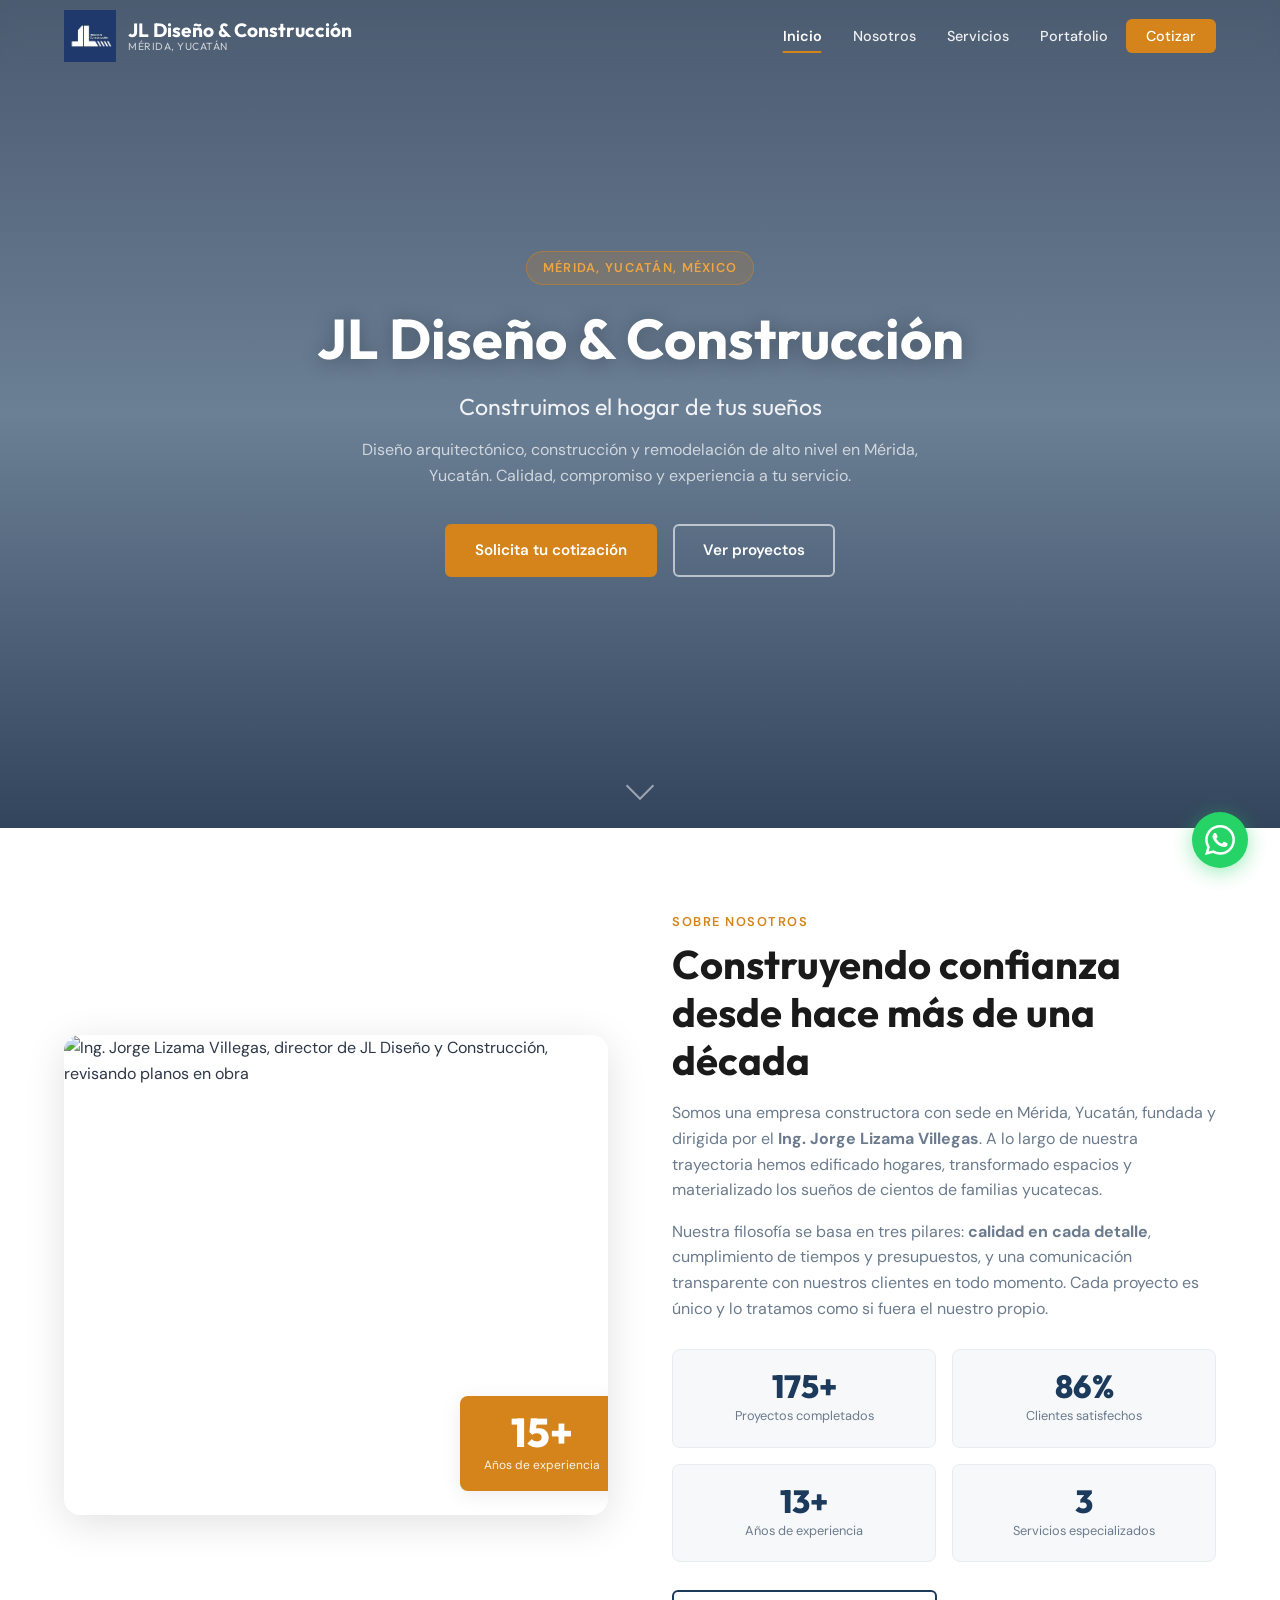
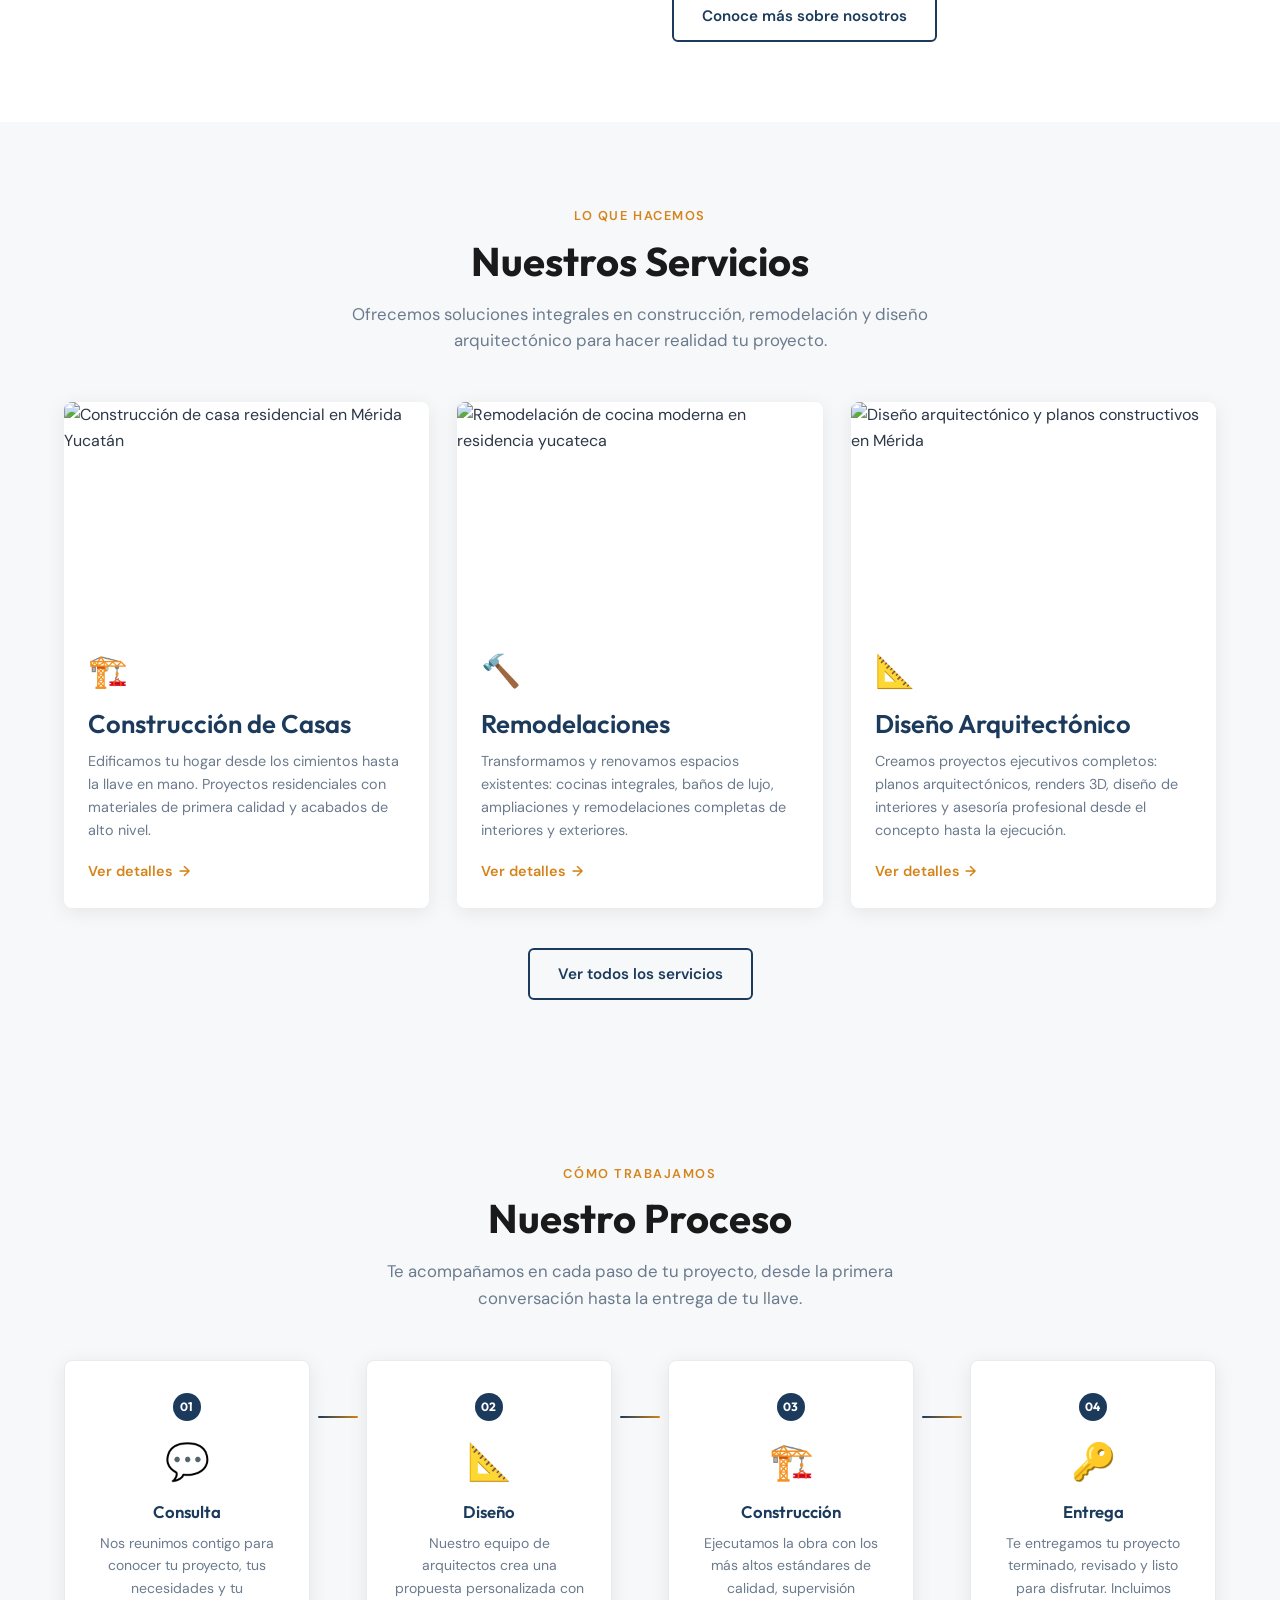
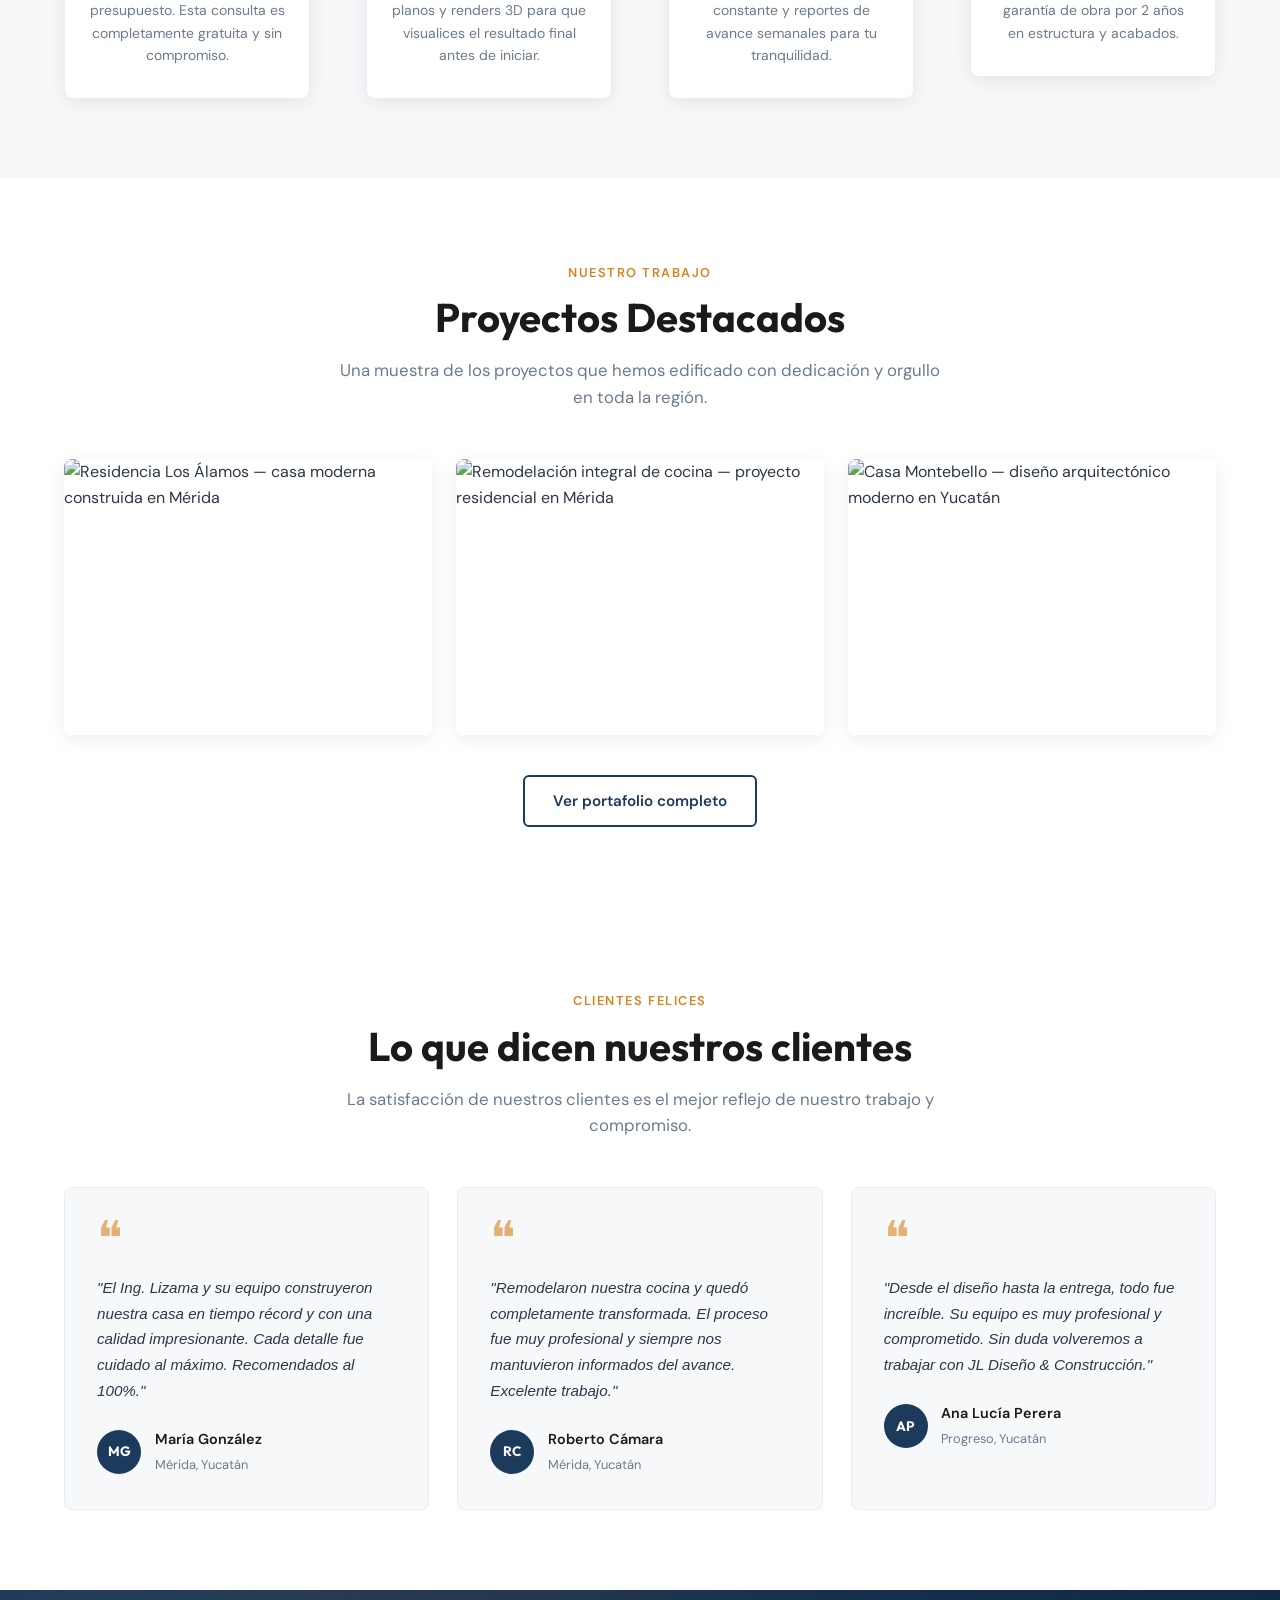
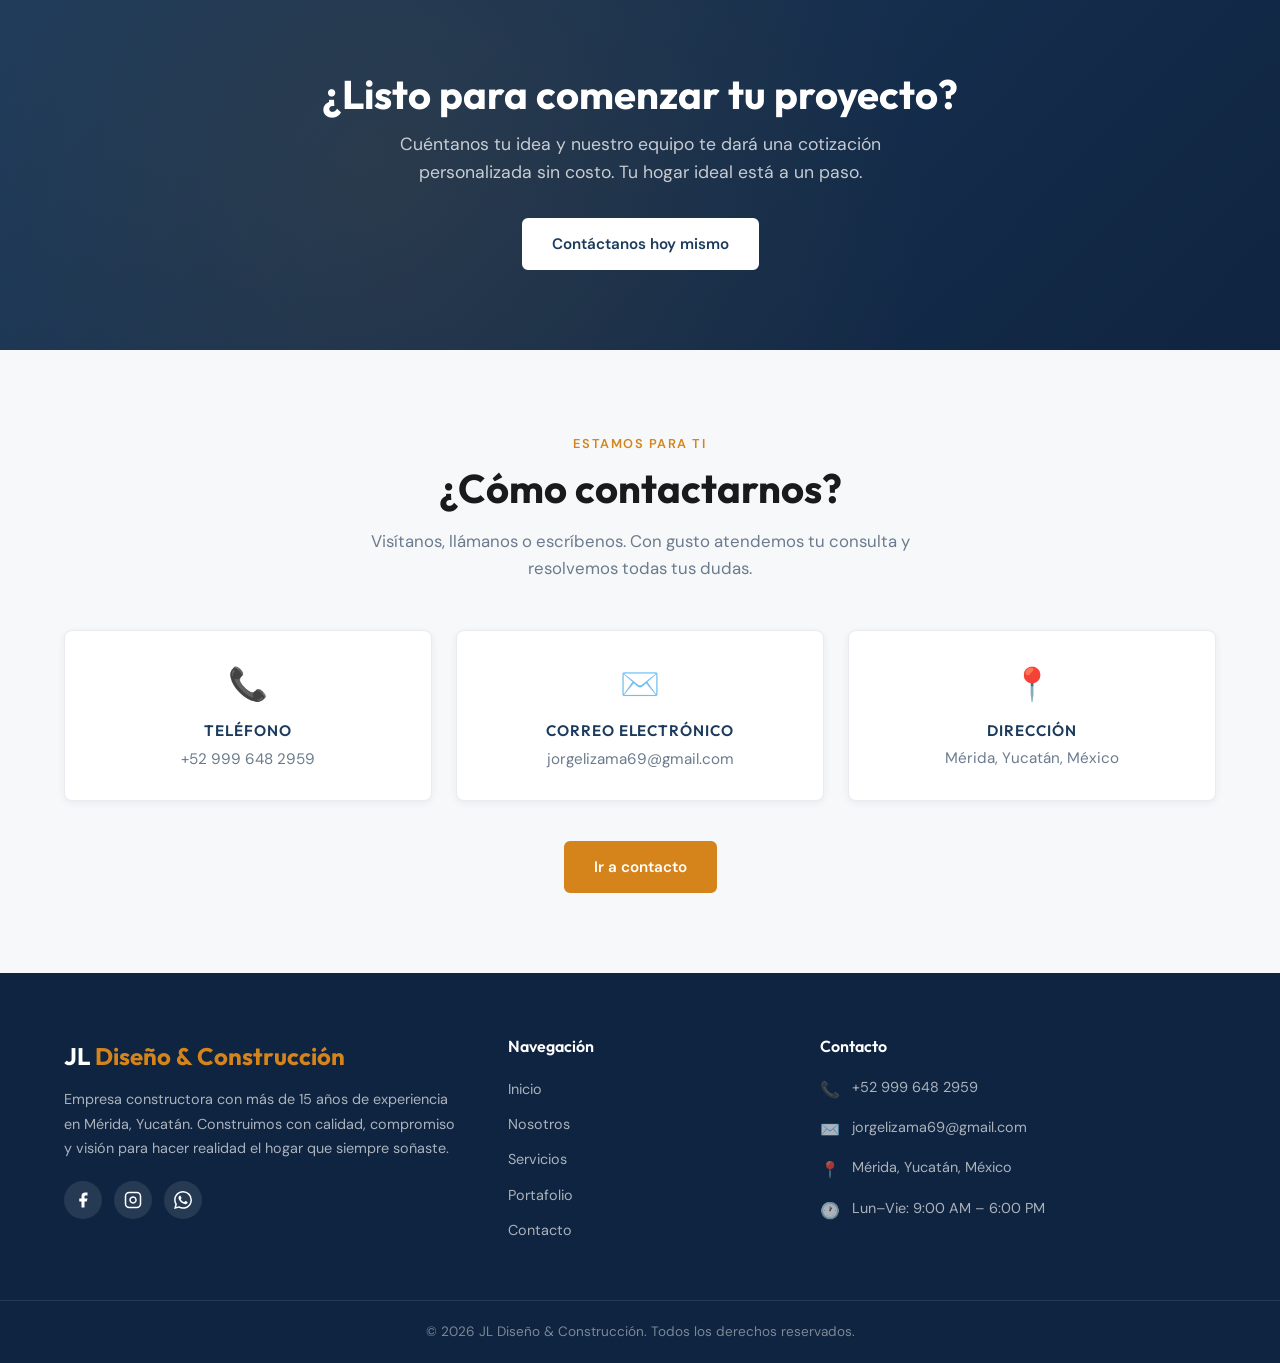
==== commit 44553c0a: "Update: datos reales, logo, testimonios, contadores, slider antes/después, proceso, favicon" ====
--- a/index.html
+++ b/index.html
@@ -18,6 +18,7 @@
   <link rel="preconnect" href="https://fonts.gstatic.com" crossorigin />
   <link href="https://fonts.googleapis.com/css2?family=Outfit:wght@400;500;600;700;800&family=DM+Sans:ital,opsz,wght@0,9..40,400;0,9..40,500;0,9..40,600;1,9..40,400&display=swap" rel="stylesheet" />
 
+  <link rel="icon" type="image/svg+xml" href="data:image/svg+xml,<svg xmlns='http://www.w3.org/2000/svg' viewBox='0 0 32 32'><rect width='32' height='32' rx='4' fill='%231B3A5C'/><text x='16' y='22' font-size='16' font-weight='bold' text-anchor='middle' fill='white' font-family='Arial'>JL</text></svg>">
   <link rel="stylesheet" href="css/styles.css" />
 </head>
 <body class="hero-page">
@@ -26,7 +27,7 @@
   <nav class="navbar" role="navigation" aria-label="Menú principal">
     <div class="container">
       <a href="index.html" class="navbar-brand" aria-label="JL Diseño y Construcción — Inicio">
-        <img src="img/logo.png" alt="Logo JL Diseño y Construcción" class="navbar-logo-img" />
+        <img src="img/logojl.jpg" alt="Logo JL Diseño y Construcción" class="navbar-logo-img" />
         <span class="logo-fallback navbar-logo-text" style="display:flex;flex-direction:column;">
           JL Diseño &amp; Construcción
           <span>Mérida, Yucatán</span>
@@ -192,6 +193,46 @@
       </div>
     </section>
 
+    <!-- ===== PROCESS SECTION ===== -->
+    <section class="process-section section-padding" aria-label="Nuestro proceso de trabajo">
+      <div class="container">
+        <div class="section-header text-center fade-in">
+          <span class="section-label">Cómo trabajamos</span>
+          <h2 class="section-title">Nuestro Proceso</h2>
+          <p class="section-subtitle">Te acompañamos en cada paso de tu proyecto, desde la primera conversación hasta la entrega de tu llave.</p>
+        </div>
+        <div class="process-grid">
+          <div class="process-step fade-in fade-in-delay-1">
+            <div class="process-number">01</div>
+            <div class="process-icon" aria-hidden="true">💬</div>
+            <h3>Consulta</h3>
+            <p>Nos reunimos contigo para conocer tu proyecto, tus necesidades y tu presupuesto. Esta consulta es completamente gratuita y sin compromiso.</p>
+          </div>
+          <div class="process-connector" aria-hidden="true"></div>
+          <div class="process-step fade-in fade-in-delay-2">
+            <div class="process-number">02</div>
+            <div class="process-icon" aria-hidden="true">📐</div>
+            <h3>Diseño</h3>
+            <p>Nuestro equipo de arquitectos crea una propuesta personalizada con planos y renders 3D para que visualices el resultado final antes de iniciar.</p>
+          </div>
+          <div class="process-connector" aria-hidden="true"></div>
+          <div class="process-step fade-in fade-in-delay-3">
+            <div class="process-number">03</div>
+            <div class="process-icon" aria-hidden="true">🏗️</div>
+            <h3>Construcción</h3>
+            <p>Ejecutamos la obra con los más altos estándares de calidad, supervisión constante y reportes de avance semanales para tu tranquilidad.</p>
+          </div>
+          <div class="process-connector" aria-hidden="true"></div>
+          <div class="process-step fade-in fade-in-delay-1">
+            <div class="process-number">04</div>
+            <div class="process-icon" aria-hidden="true">🔑</div>
+            <h3>Entrega</h3>
+            <p>Te entregamos tu proyecto terminado, revisado y listo para disfrutar. Incluimos garantía de obra por 2 años en estructura y acabados.</p>
+          </div>
+        </div>
+      </div>
+    </section>
+
     <!-- ===== PORTFOLIO PREVIEW ===== -->
     <section class="portfolio-section section-padding" aria-label="Proyectos destacados">
       <div class="container">
@@ -241,6 +282,52 @@
       </div>
     </section>
 
+    <!-- ===== TESTIMONIALS ===== -->
+    <section class="testimonials-section section-padding" aria-label="Testimonios de clientes">
+      <div class="container">
+        <div class="section-header text-center fade-in">
+          <span class="section-label">Clientes felices</span>
+          <h2 class="section-title">Lo que dicen nuestros clientes</h2>
+          <p class="section-subtitle">La satisfacción de nuestros clientes es el mejor reflejo de nuestro trabajo y compromiso.</p>
+        </div>
+        <div class="testimonials-grid">
+          <article class="testimonial-card fade-in fade-in-delay-1">
+            <div class="testimonial-quote" aria-hidden="true">❝</div>
+            <p class="testimonial-text">"El Ing. Lizama y su equipo construyeron nuestra casa en tiempo récord y con una calidad impresionante. Cada detalle fue cuidado al máximo. Recomendados al 100%."</p>
+            <div class="testimonial-author">
+              <div class="testimonial-avatar" aria-hidden="true">MG</div>
+              <div class="testimonial-info">
+                <strong>María González</strong>
+                <span>Mérida, Yucatán</span>
+              </div>
+            </div>
+          </article>
+          <article class="testimonial-card fade-in fade-in-delay-2">
+            <div class="testimonial-quote" aria-hidden="true">❝</div>
+            <p class="testimonial-text">"Remodelaron nuestra cocina y quedó completamente transformada. El proceso fue muy profesional y siempre nos mantuvieron informados del avance. Excelente trabajo."</p>
+            <div class="testimonial-author">
+              <div class="testimonial-avatar" aria-hidden="true">RC</div>
+              <div class="testimonial-info">
+                <strong>Roberto Cámara</strong>
+                <span>Mérida, Yucatán</span>
+              </div>
+            </div>
+          </article>
+          <article class="testimonial-card fade-in fade-in-delay-3">
+            <div class="testimonial-quote" aria-hidden="true">❝</div>
+            <p class="testimonial-text">"Desde el diseño hasta la entrega, todo fue increíble. Su equipo es muy profesional y comprometido. Sin duda volveremos a trabajar con JL Diseño &amp; Construcción."</p>
+            <div class="testimonial-author">
+              <div class="testimonial-avatar" aria-hidden="true">AP</div>
+              <div class="testimonial-info">
+                <strong>Ana Lucía Perera</strong>
+                <span>Progreso, Yucatán</span>
+              </div>
+            </div>
+          </article>
+        </div>
+      </div>
+    </section>
+
     <!-- ===== CTA BANNER ===== -->
     <section class="cta-banner" aria-label="Llamada a la acción">
       <div class="container">
@@ -264,17 +351,17 @@
           <div class="contact-info-card fade-in fade-in-delay-1">
             <span class="icon" aria-hidden="true">📞</span>
             <h4>Teléfono</h4>
-            <a href="tel:+529991234567">+52 999 123 4567</a>
+            <a href="tel:+529996482959">+52 999 648 2959</a>
           </div>
           <div class="contact-info-card fade-in fade-in-delay-2">
             <span class="icon" aria-hidden="true">✉️</span>
             <h4>Correo electrónico</h4>
-            <a href="mailto:contacto@jlconstruccion.com">contacto@jlconstruccion.com</a>
+            <a href="mailto:jorgelizama69@gmail.com">jorgelizama69@gmail.com</a>
           </div>
           <div class="contact-info-card fade-in fade-in-delay-3">
             <span class="icon" aria-hidden="true">📍</span>
             <h4>Dirección</h4>
-            <p>Calle 20 #123, Col. García Ginerés<br>Mérida, Yucatán, México</p>
+            <p>Mérida, Yucatán, México</p>
           </div>
         </div>
         <div class="text-center fade-in">
@@ -300,7 +387,7 @@
             <a href="#" aria-label="Instagram de JL Diseño y Construcción" rel="noopener">
               <svg xmlns="http://www.w3.org/2000/svg" width="18" height="18" viewBox="0 0 24 24" fill="none" stroke="currentColor" stroke-width="2" aria-hidden="true"><rect x="2" y="2" width="20" height="20" rx="5" ry="5"/><path d="M16 11.37A4 4 0 1 1 12.63 8 4 4 0 0 1 16 11.37z"/><line x1="17.5" y1="6.5" x2="17.51" y2="6.5"/></svg>
             </a>
-            <a href="https://wa.me/529991234567" aria-label="WhatsApp de JL Diseño y Construcción" rel="noopener" target="_blank">
+            <a href="https://wa.me/529996482959?text=Hola%2C%20me%20interesa%20una%20cotización%20de%20JL%20Diseño%20%26%20Construcción" aria-label="WhatsApp de JL Diseño y Construcción" rel="noopener" target="_blank">
               <svg xmlns="http://www.w3.org/2000/svg" width="18" height="18" viewBox="0 0 24 24" fill="currentColor" aria-hidden="true"><path d="M17.472 14.382c-.297-.149-1.758-.867-2.03-.967-.273-.099-.471-.148-.67.15-.197.297-.767.966-.94 1.164-.173.199-.347.223-.644.075-.297-.15-1.255-.463-2.39-1.475-.883-.788-1.48-1.761-1.653-2.059-.173-.297-.018-.458.13-.606.134-.133.298-.347.446-.52.149-.174.198-.298.298-.497.099-.198.05-.371-.025-.52-.075-.149-.669-1.612-.916-2.207-.242-.579-.487-.5-.669-.51-.173-.008-.371-.01-.57-.01-.198 0-.52.074-.792.372-.272.297-1.04 1.016-1.04 2.479 0 1.462 1.065 2.875 1.213 3.074.149.198 2.096 3.2 5.077 4.487.709.306 1.262.489 1.694.625.712.227 1.36.195 1.871.118.571-.085 1.758-.719 2.006-1.413.248-.694.248-1.289.173-1.413-.074-.124-.272-.198-.57-.347m-5.421 7.403h-.004a9.87 9.87 0 0 1-5.031-1.378l-.361-.214-3.741.982.998-3.648-.235-.374a9.86 9.86 0 0 1-1.51-5.26c.001-5.45 4.436-9.884 9.888-9.884 2.64 0 5.122 1.03 6.988 2.898a9.825 9.825 0 0 1 2.893 6.994c-.003 5.45-4.437 9.884-9.885 9.884m8.413-18.297A11.815 11.815 0 0 0 12.05 0C5.495 0 .16 5.335.157 11.892c0 2.096.547 4.142 1.588 5.945L.057 24l6.305-1.654a11.882 11.882 0 0 0 5.683 1.448h.005c6.554 0 11.89-5.335 11.893-11.893a11.821 11.821 0 0 0-3.48-8.413Z"/></svg>
             </a>
           </div>
@@ -321,15 +408,15 @@
           <h4>Contacto</h4>
           <div class="footer-contact-item">
             <span class="icon" aria-hidden="true">📞</span>
-            <span><a href="tel:+529991234567">+52 999 123 4567</a></span>
+            <span><a href="tel:+529996482959">+52 999 648 2959</a></span>
           </div>
           <div class="footer-contact-item">
             <span class="icon" aria-hidden="true">✉️</span>
-            <span><a href="mailto:contacto@jlconstruccion.com">contacto@jlconstruccion.com</a></span>
+            <span><a href="mailto:jorgelizama69@gmail.com">jorgelizama69@gmail.com</a></span>
           </div>
           <div class="footer-contact-item">
             <span class="icon" aria-hidden="true">📍</span>
-            <span>Calle 20 #123, Col. García Ginerés,<br>Mérida, Yucatán, México</span>
+            <span>Mérida, Yucatán, México</span>
           </div>
           <div class="footer-contact-item">
             <span class="icon" aria-hidden="true">🕐</span>
@@ -347,7 +434,7 @@
 
   <!-- ===== WHATSAPP FLOATING BUTTON ===== -->
   <a
-    href="https://wa.me/529991234567"
+    href="https://wa.me/529996482959?text=Hola%2C%20me%20interesa%20una%20cotización%20de%20JL%20Diseño%20%26%20Construcción"
     class="whatsapp-btn"
     target="_blank"
     rel="noopener noreferrer"
--- a/css/styles.css
+++ b/css/styles.css
@@ -1980,3 +1980,369 @@
     height: 50px;
   }
 }
+
+/* ============================================================
+   WHATSAPP TOOLTIP
+   ============================================================ */
+.whatsapp-btn {
+  position: fixed;
+  bottom: 2rem;
+  right: 2rem;
+}
+
+.whatsapp-btn::before {
+  content: '¡Chatea con nosotros!';
+  position: absolute;
+  right: calc(100% + 12px);
+  top: 50%;
+  transform: translateY(-50%);
+  background-color: var(--gray-dark);
+  color: var(--white);
+  font-family: var(--font-body);
+  font-size: 0.8rem;
+  font-weight: 500;
+  white-space: nowrap;
+  padding: 0.4rem 0.75rem;
+  border-radius: var(--radius-sm);
+  opacity: 0;
+  pointer-events: none;
+  transition: opacity 0.3s ease;
+}
+
+.whatsapp-btn::after {
+  content: '';
+  position: absolute;
+  right: calc(100% + 4px);
+  top: 50%;
+  transform: translateY(-50%);
+  border: 5px solid transparent;
+  border-left-color: var(--gray-dark);
+  opacity: 0;
+  pointer-events: none;
+  transition: opacity 0.3s ease;
+}
+
+.whatsapp-btn:hover::before,
+.whatsapp-btn:hover::after {
+  opacity: 1;
+}
+
+/* ============================================================
+   PROCESS SECTION
+   ============================================================ */
+.process-section {
+  background-color: var(--off-white);
+}
+
+.process-grid {
+  display: grid;
+  grid-template-columns: 1fr auto 1fr auto 1fr auto 1fr;
+  gap: 0;
+  align-items: start;
+  margin-top: 1rem;
+}
+
+.process-step {
+  background: var(--white);
+  border-radius: var(--radius-md);
+  padding: 2rem 1.5rem;
+  text-align: center;
+  box-shadow: var(--shadow-md);
+  border: 1px solid var(--gray-light);
+  transition: var(--transition);
+  position: relative;
+}
+
+.process-step:hover {
+  transform: translateY(-4px);
+  box-shadow: var(--shadow-lg);
+  border-color: var(--accent);
+}
+
+.process-number {
+  font-family: var(--font-heading);
+  font-size: 0.75rem;
+  font-weight: 700;
+  color: var(--white);
+  background-color: var(--primary);
+  width: 28px;
+  height: 28px;
+  border-radius: 50%;
+  display: flex;
+  align-items: center;
+  justify-content: center;
+  margin: 0 auto 0.75rem;
+  letter-spacing: 0.02em;
+}
+
+.process-icon {
+  font-size: 2.25rem;
+  margin-bottom: 0.75rem;
+  display: block;
+}
+
+.process-step h3 {
+  color: var(--primary);
+  font-size: 1.05rem;
+  margin-bottom: 0.6rem;
+}
+
+.process-step p {
+  color: var(--gray-medium);
+  font-size: 0.875rem;
+  line-height: 1.6;
+  margin: 0;
+}
+
+.process-connector {
+  display: flex;
+  align-items: center;
+  justify-content: center;
+  padding: 0 0.5rem;
+  margin-top: 3.5rem;
+}
+
+.process-connector::before {
+  content: '';
+  display: block;
+  width: 40px;
+  height: 2px;
+  background: linear-gradient(to right, var(--primary), var(--accent));
+  border-radius: 2px;
+}
+
+/* ============================================================
+   TESTIMONIALS SECTION
+   ============================================================ */
+.testimonials-section {
+  background-color: var(--white);
+}
+
+.testimonials-grid {
+  display: grid;
+  grid-template-columns: repeat(3, 1fr);
+  gap: 1.75rem;
+}
+
+.testimonial-card {
+  background: var(--off-white);
+  border-radius: var(--radius-md);
+  padding: 2rem;
+  border: 1px solid var(--gray-light);
+  transition: var(--transition);
+  position: relative;
+}
+
+.testimonial-card:hover {
+  transform: translateY(-4px);
+  box-shadow: var(--shadow-md);
+  border-color: var(--accent);
+}
+
+.testimonial-quote {
+  font-size: 3rem;
+  color: var(--accent);
+  line-height: 0.8;
+  margin-bottom: 1rem;
+  font-family: Georgia, serif;
+  opacity: 0.6;
+}
+
+.testimonial-text {
+  color: var(--gray-dark);
+  font-size: 0.95rem;
+  line-height: 1.7;
+  font-style: italic;
+  margin-bottom: 1.5rem;
+}
+
+.testimonial-author {
+  display: flex;
+  align-items: center;
+  gap: 0.85rem;
+}
+
+.testimonial-avatar {
+  width: 44px;
+  height: 44px;
+  border-radius: 50%;
+  background-color: var(--primary);
+  color: var(--white);
+  font-family: var(--font-heading);
+  font-size: 0.85rem;
+  font-weight: 700;
+  display: flex;
+  align-items: center;
+  justify-content: center;
+  flex-shrink: 0;
+}
+
+.testimonial-info strong {
+  display: block;
+  color: var(--black);
+  font-size: 0.9rem;
+  font-weight: 600;
+}
+
+.testimonial-info span {
+  font-size: 0.8rem;
+  color: var(--gray-medium);
+}
+
+/* ============================================================
+   BEFORE / AFTER SLIDER
+   ============================================================ */
+.before-after-section {
+  background-color: var(--off-white);
+}
+
+.ba-grid {
+  display: grid;
+  grid-template-columns: repeat(3, 1fr);
+  gap: 1.75rem;
+}
+
+.ba-item {
+  display: flex;
+  flex-direction: column;
+  gap: 0.75rem;
+}
+
+.ba-label-title {
+  font-family: var(--font-heading);
+  font-size: 0.95rem;
+  font-weight: 600;
+  color: var(--primary);
+  margin: 0;
+  text-align: center;
+}
+
+.ba-slider {
+  position: relative;
+  overflow: hidden;
+  border-radius: var(--radius-md);
+  box-shadow: var(--shadow-md);
+  aspect-ratio: 4/3;
+  cursor: col-resize;
+  user-select: none;
+  -webkit-user-select: none;
+}
+
+.ba-before,
+.ba-after {
+  position: absolute;
+  inset: 0;
+}
+
+.ba-before img,
+.ba-after img {
+  width: 100%;
+  height: 100%;
+  object-fit: cover;
+  pointer-events: none;
+}
+
+.ba-after {
+  clip-path: inset(0 50% 0 0);
+}
+
+.ba-label {
+  position: absolute;
+  top: 0.75rem;
+  font-size: 0.75rem;
+  font-weight: 700;
+  color: var(--white);
+  background-color: rgba(0, 0, 0, 0.5);
+  padding: 0.2rem 0.6rem;
+  border-radius: 50px;
+  letter-spacing: 0.06em;
+  text-transform: uppercase;
+  pointer-events: none;
+}
+
+.ba-label-left { left: 0.75rem; }
+.ba-label-right { right: 0.75rem; }
+
+.ba-handle {
+  position: absolute;
+  top: 0;
+  bottom: 0;
+  left: 50%;
+  transform: translateX(-50%);
+  display: flex;
+  flex-direction: column;
+  align-items: center;
+  pointer-events: none;
+  z-index: 10;
+}
+
+.ba-handle-line {
+  flex: 1;
+  width: 2px;
+  background-color: var(--white);
+  box-shadow: 0 0 6px rgba(0,0,0,0.4);
+}
+
+.ba-handle-circle {
+  width: 40px;
+  height: 40px;
+  border-radius: 50%;
+  background-color: var(--white);
+  display: flex;
+  align-items: center;
+  justify-content: center;
+  box-shadow: 0 2px 12px rgba(0,0,0,0.3);
+  flex-shrink: 0;
+}
+
+.ba-handle-circle svg {
+  stroke: var(--primary);
+  stroke-width: 2.5;
+  fill: none;
+}
+
+/* ============================================================
+   LOGO SIZING
+   ============================================================ */
+.navbar-logo-img {
+  height: 52px;
+  width: auto;
+  object-fit: contain;
+}
+
+/* ============================================================
+   RESPONSIVE — NEW SECTIONS
+   ============================================================ */
+@media (max-width: 1024px) {
+  .process-grid {
+    grid-template-columns: 1fr 1fr;
+    gap: 1.5rem;
+  }
+  .process-connector {
+    display: none;
+  }
+  .testimonials-grid {
+    grid-template-columns: 1fr;
+    max-width: 520px;
+    margin: 0 auto;
+  }
+  .ba-grid {
+    grid-template-columns: 1fr;
+    max-width: 560px;
+    margin: 0 auto;
+  }
+}
+
+@media (max-width: 768px) {
+  .process-grid {
+    grid-template-columns: 1fr;
+    max-width: 400px;
+    margin: 0 auto;
+  }
+  .testimonials-grid {
+    grid-template-columns: 1fr;
+  }
+  .ba-grid {
+    grid-template-columns: 1fr;
+  }
+}
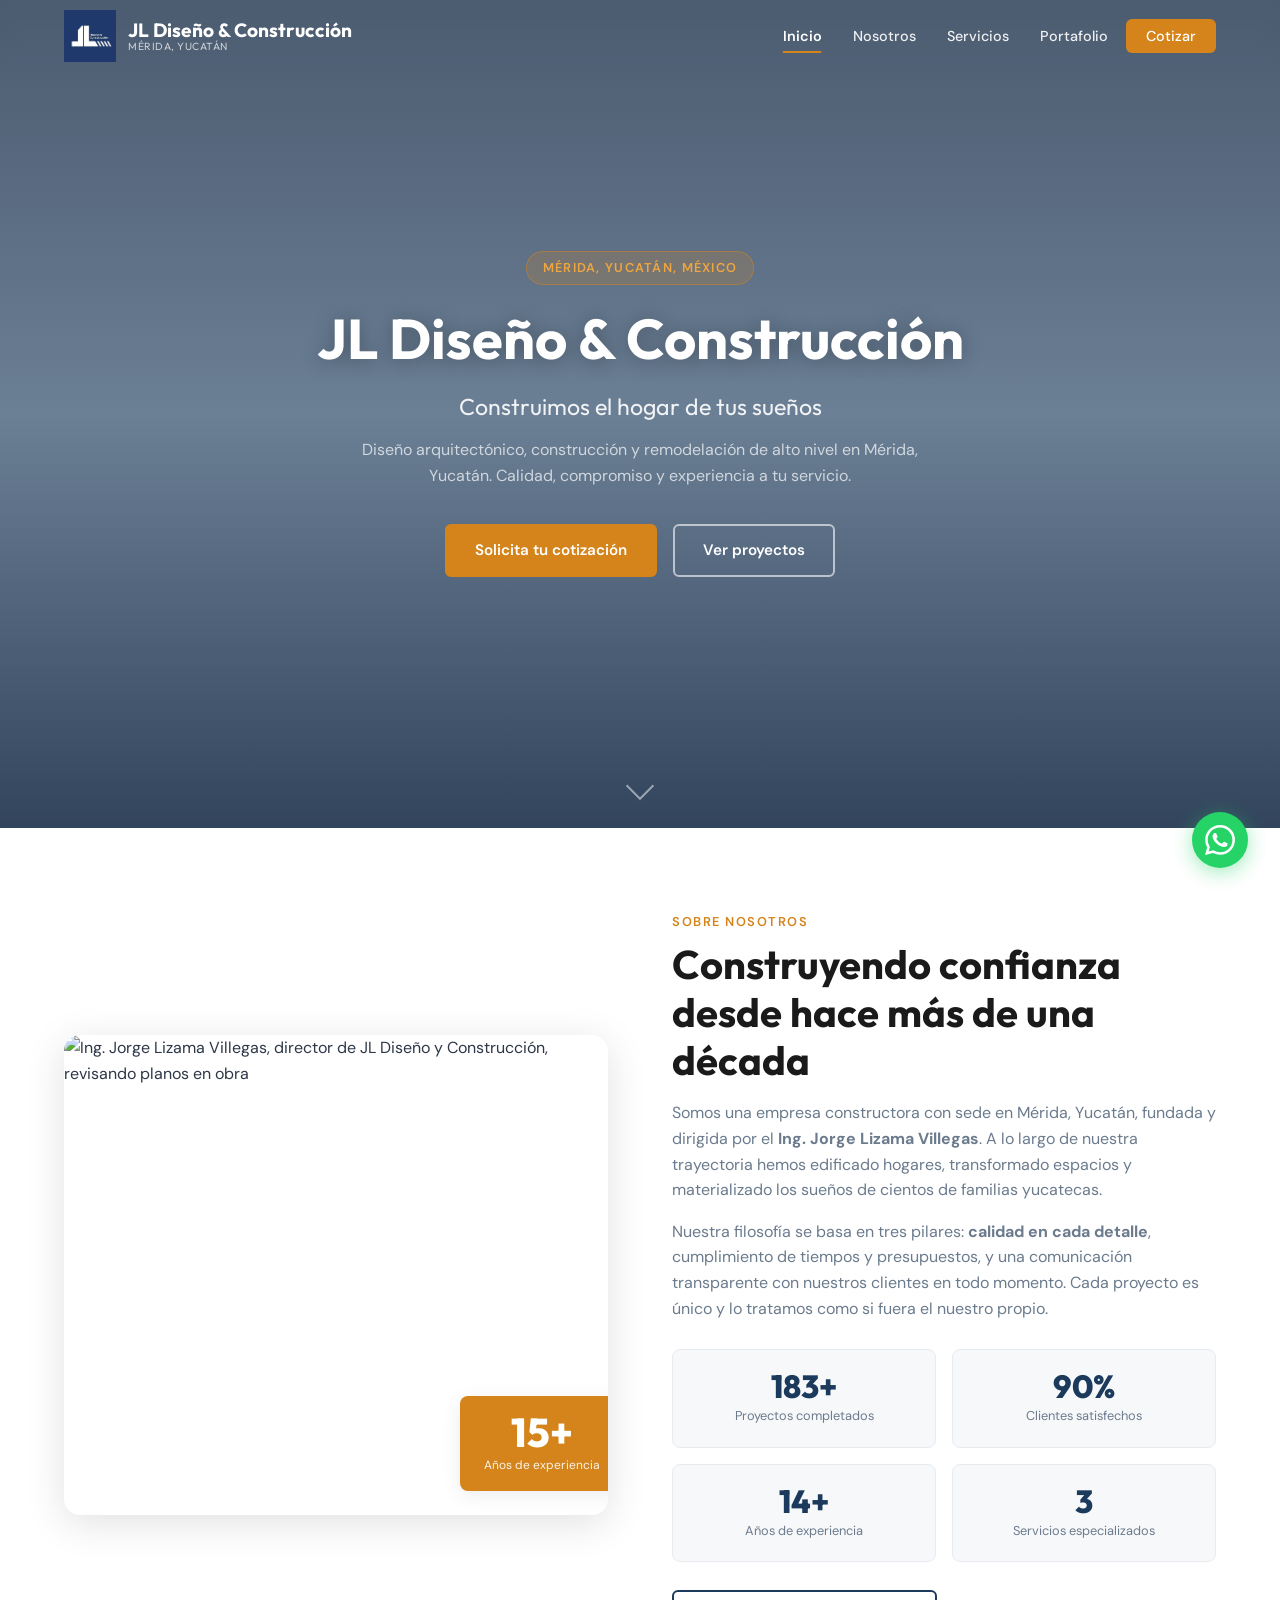
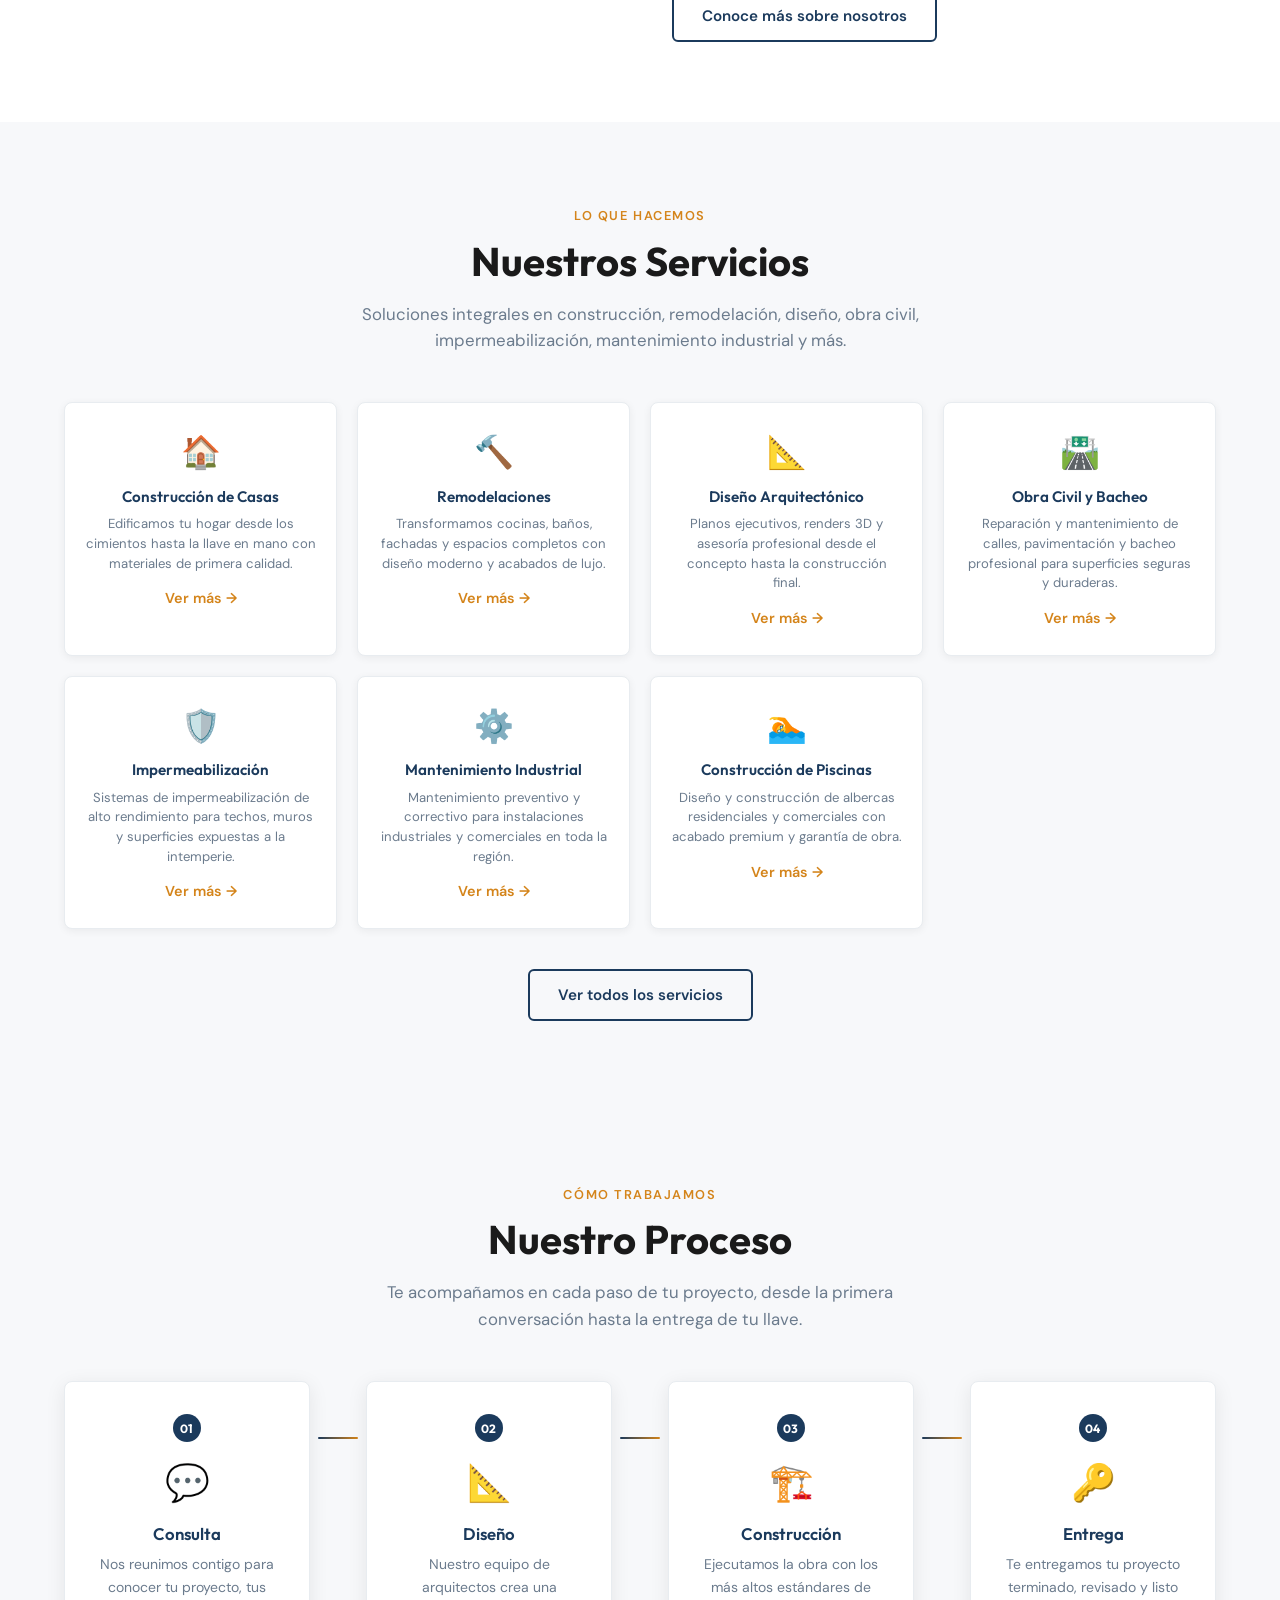
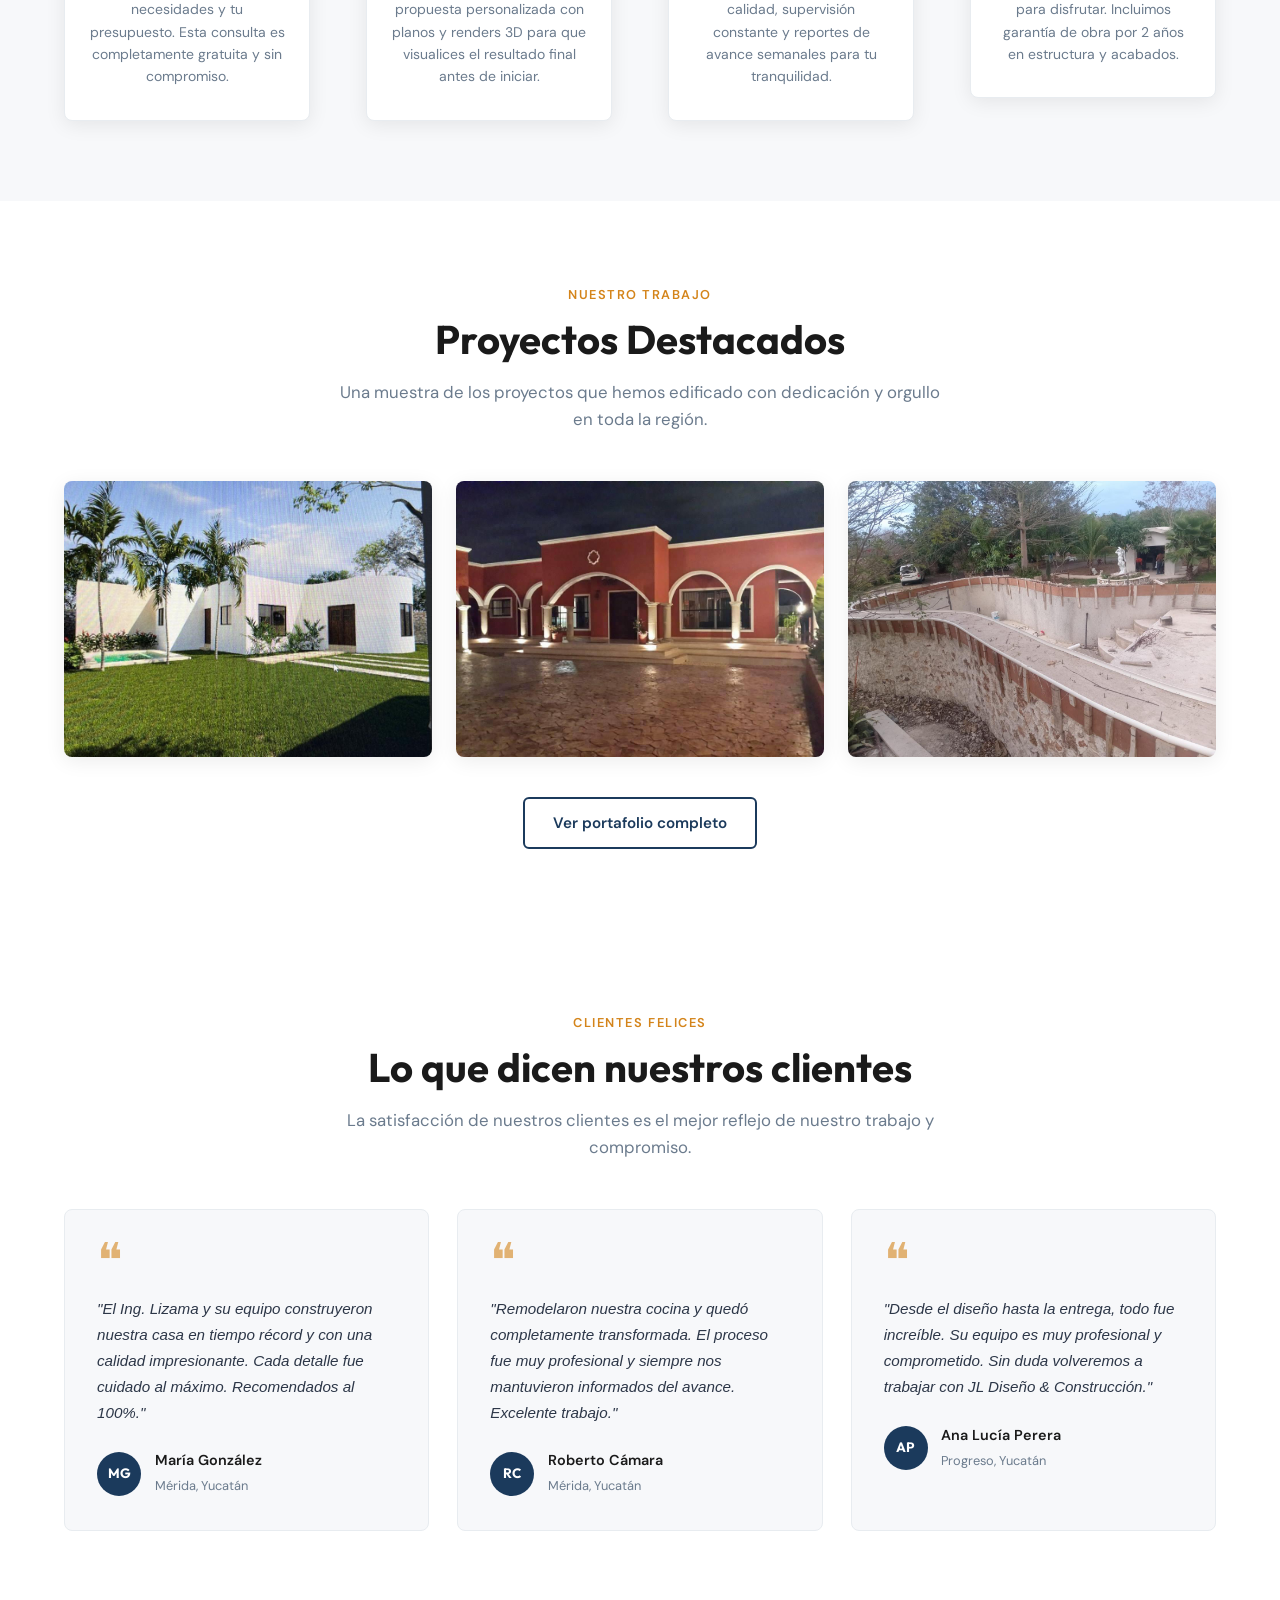
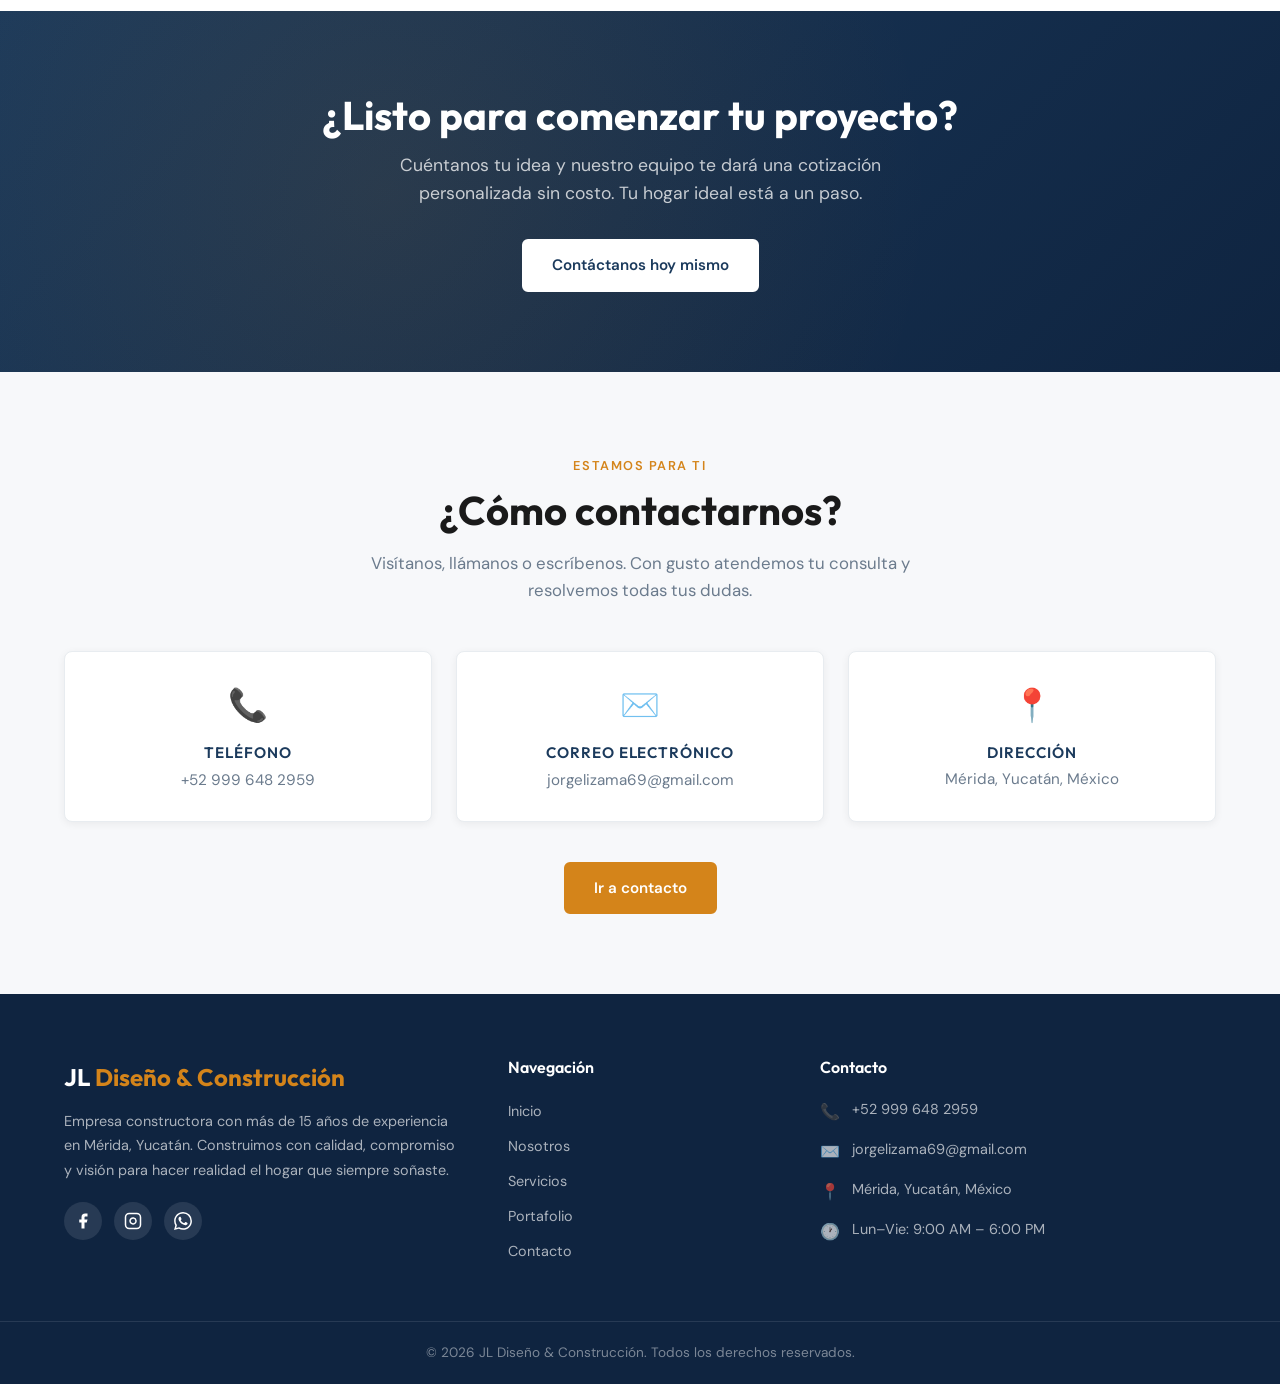
==== commit cfbfa21c: "Update: fotos reales de proyectos, 7 servicios, portafolio con lightbox y galería, video Modelo Bras" ====
--- a/index.html
+++ b/index.html
@@ -129,62 +129,50 @@
         <div class="section-header text-center fade-in">
           <span class="section-label">Lo que hacemos</span>
           <h2 class="section-title">Nuestros Servicios</h2>
-          <p class="section-subtitle">Ofrecemos soluciones integrales en construcción, remodelación y diseño arquitectónico para hacer realidad tu proyecto.</p>
-        </div>
-        <div class="services-grid">
-          <!-- Service Card 1 -->
-          <article class="service-card fade-in fade-in-delay-1">
-            <div class="service-card-image">
-              <img
-                src="https://images.unsplash.com/photo-1504307651254-35680f356dfd?w=800&q=80"
-                alt="Construcción de casa residencial en Mérida Yucatán"
-                loading="lazy"
-              />
-            </div>
-            <div class="service-card-body">
-              <span class="service-icon" aria-hidden="true">🏗️</span>
-              <h3>Construcción de Casas</h3>
-              <p>Edificamos tu hogar desde los cimientos hasta la llave en mano. Proyectos residenciales con materiales de primera calidad y acabados de alto nivel.</p>
-              <a href="servicios.html#construccion" class="service-link" aria-label="Más información sobre Construcción de Casas">
-                Ver detalles <span aria-hidden="true">→</span>
-              </a>
-            </div>
-          </article>
-          <!-- Service Card 2 -->
-          <article class="service-card fade-in fade-in-delay-2">
-            <div class="service-card-image">
-              <img
-                src="https://images.unsplash.com/photo-1556909114-f6e7ad7d3136?w=800&q=80"
-                alt="Remodelación de cocina moderna en residencia yucateca"
-                loading="lazy"
-              />
-            </div>
-            <div class="service-card-body">
-              <span class="service-icon" aria-hidden="true">🔨</span>
-              <h3>Remodelaciones</h3>
-              <p>Transformamos y renovamos espacios existentes: cocinas integrales, baños de lujo, ampliaciones y remodelaciones completas de interiores y exteriores.</p>
-              <a href="servicios.html#remodelacion" class="service-link" aria-label="Más información sobre Remodelaciones">
-                Ver detalles <span aria-hidden="true">→</span>
-              </a>
-            </div>
-          </article>
-          <!-- Service Card 3 -->
-          <article class="service-card fade-in fade-in-delay-3">
-            <div class="service-card-image">
-              <img
-                src="https://images.unsplash.com/photo-1503387762-592deb58ef4e?w=800&q=80"
-                alt="Diseño arquitectónico y planos constructivos en Mérida"
-                loading="lazy"
-              />
-            </div>
-            <div class="service-card-body">
-              <span class="service-icon" aria-hidden="true">📐</span>
-              <h3>Diseño Arquitectónico</h3>
-              <p>Creamos proyectos ejecutivos completos: planos arquitectónicos, renders 3D, diseño de interiores y asesoría profesional desde el concepto hasta la ejecución.</p>
-              <a href="servicios.html#diseno" class="service-link" aria-label="Más información sobre Diseño Arquitectónico">
-                Ver detalles <span aria-hidden="true">→</span>
-              </a>
-            </div>
+          <p class="section-subtitle">Soluciones integrales en construcción, remodelación, diseño, obra civil, impermeabilización, mantenimiento industrial y más.</p>
+        </div>
+        <div class="services-grid-compact">
+          <article class="service-compact-card fade-in fade-in-delay-1">
+            <span class="service-compact-icon" aria-hidden="true">🏠</span>
+            <h3>Construcción de Casas</h3>
+            <p>Edificamos tu hogar desde los cimientos hasta la llave en mano con materiales de primera calidad.</p>
+            <a href="servicios.html#construccion" class="service-link">Ver más →</a>
+          </article>
+          <article class="service-compact-card fade-in fade-in-delay-2">
+            <span class="service-compact-icon" aria-hidden="true">🔨</span>
+            <h3>Remodelaciones</h3>
+            <p>Transformamos cocinas, baños, fachadas y espacios completos con diseño moderno y acabados de lujo.</p>
+            <a href="servicios.html#remodelacion" class="service-link">Ver más →</a>
+          </article>
+          <article class="service-compact-card fade-in fade-in-delay-3">
+            <span class="service-compact-icon" aria-hidden="true">📐</span>
+            <h3>Diseño Arquitectónico</h3>
+            <p>Planos ejecutivos, renders 3D y asesoría profesional desde el concepto hasta la construcción final.</p>
+            <a href="servicios.html#diseno" class="service-link">Ver más →</a>
+          </article>
+          <article class="service-compact-card fade-in fade-in-delay-1">
+            <span class="service-compact-icon" aria-hidden="true">🛣️</span>
+            <h3>Obra Civil y Bacheo</h3>
+            <p>Reparación y mantenimiento de calles, pavimentación y bacheo profesional para superficies seguras y duraderas.</p>
+            <a href="servicios.html#bacheo" class="service-link">Ver más →</a>
+          </article>
+          <article class="service-compact-card fade-in fade-in-delay-2">
+            <span class="service-compact-icon" aria-hidden="true">🛡️</span>
+            <h3>Impermeabilización</h3>
+            <p>Sistemas de impermeabilización de alto rendimiento para techos, muros y superficies expuestas a la intemperie.</p>
+            <a href="servicios.html#impermeabilizacion" class="service-link">Ver más →</a>
+          </article>
+          <article class="service-compact-card fade-in fade-in-delay-3">
+            <span class="service-compact-icon" aria-hidden="true">⚙️</span>
+            <h3>Mantenimiento Industrial</h3>
+            <p>Mantenimiento preventivo y correctivo para instalaciones industriales y comerciales en toda la región.</p>
+            <a href="servicios.html#mantenimiento" class="service-link">Ver más →</a>
+          </article>
+          <article class="service-compact-card fade-in fade-in-delay-1">
+            <span class="service-compact-icon" aria-hidden="true">🏊</span>
+            <h3>Construcción de Piscinas</h3>
+            <p>Diseño y construcción de albercas residenciales y comerciales con acabado premium y garantía de obra.</p>
+            <a href="servicios.html#piscinas" class="service-link">Ver más →</a>
           </article>
         </div>
         <div class="services-cta fade-in">
@@ -244,35 +232,35 @@
         <div class="portfolio-preview-grid">
           <div class="portfolio-item fade-in fade-in-delay-1">
             <img
-              src="https://images.unsplash.com/photo-1600585154340-be6161a56a0c?w=800&q=80"
-              alt="Residencia Los Álamos — casa moderna construida en Mérida"
+              src="img/modelo-mediterraneo-01.jpeg"
+              alt="Modelo Mediterráneo — casa residencial construida por JL Diseño y Construcción en Mérida"
               loading="lazy"
             />
             <div class="portfolio-item-overlay">
-              <h4>Residencia Los Álamos</h4>
+              <h4>Modelo Mediterráneo</h4>
               <span class="category-tag">Construcción</span>
             </div>
           </div>
           <div class="portfolio-item fade-in fade-in-delay-2">
             <img
-              src="https://images.unsplash.com/photo-1558618666-fcd25c85cd64?w=800&q=80"
-              alt="Remodelación integral de cocina — proyecto residencial en Mérida"
+              src="img/modelo-hacienda-01.jpeg"
+              alt="Modelo Hacienda — casa estilo yucateco construida por JL Diseño y Construcción"
               loading="lazy"
             />
             <div class="portfolio-item-overlay">
-              <h4>Remodelación Cocina Integral</h4>
-              <span class="category-tag">Remodelación</span>
+              <h4>Modelo Hacienda</h4>
+              <span class="category-tag">Construcción</span>
             </div>
           </div>
           <div class="portfolio-item fade-in fade-in-delay-3">
             <img
-              src="https://images.unsplash.com/photo-1613490493576-4d884d74df65?w=800&q=80"
-              alt="Casa Montebello — diseño arquitectónico moderno en Yucatán"
+              src="img/piscina-sanignacio-01.jpeg"
+              alt="Piscina residencial construida en fraccionamiento San Ignacio Mérida"
               loading="lazy"
             />
             <div class="portfolio-item-overlay">
-              <h4>Casa Montebello</h4>
-              <span class="category-tag">Diseño</span>
+              <h4>Piscina San Ignacio</h4>
+              <span class="category-tag">Piscinas</span>
             </div>
           </div>
         </div>
--- a/css/styles.css
+++ b/css/styles.css
@@ -2346,3 +2346,219 @@
     grid-template-columns: 1fr;
   }
 }
+
+/* ============================================================
+   SERVICES COMPACT GRID (7 services — index.html)
+   ============================================================ */
+.services-grid-compact {
+  display: grid;
+  grid-template-columns: repeat(4, 1fr);
+  gap: 1.25rem;
+  margin-bottom: 2.5rem;
+}
+
+.service-compact-card {
+  background: var(--white);
+  border-radius: var(--radius-md);
+  padding: 1.5rem 1.25rem;
+  border: 1px solid var(--gray-light);
+  box-shadow: var(--shadow-sm);
+  transition: var(--transition);
+  text-align: center;
+}
+
+.service-compact-card:hover {
+  border-color: var(--accent);
+  box-shadow: var(--shadow-md);
+  transform: translateY(-3px);
+}
+
+.service-compact-icon {
+  font-size: 2rem;
+  display: block;
+  margin-bottom: 0.6rem;
+}
+
+.service-compact-card h3 {
+  font-size: 0.95rem;
+  color: var(--primary);
+  margin-bottom: 0.5rem;
+}
+
+.service-compact-card p {
+  font-size: 0.82rem;
+  color: var(--gray-medium);
+  line-height: 1.5;
+  margin-bottom: 0.75rem;
+}
+
+/* ============================================================
+   PORTFOLIO — GALLERY COUNT BADGE
+   ============================================================ */
+.gallery-count-badge {
+  display: inline-block;
+  background-color: var(--accent);
+  color: var(--white);
+  font-size: 0.72rem;
+  font-weight: 700;
+  padding: 0.2rem 0.6rem;
+  border-radius: 50px;
+  margin-top: 0.4rem;
+}
+
+/* ============================================================
+   LIGHTBOX
+   ============================================================ */
+.lightbox {
+  position: fixed;
+  inset: 0;
+  z-index: 2000;
+  background-color: rgba(0, 0, 0, 0.95);
+  display: flex;
+  align-items: center;
+  justify-content: center;
+  opacity: 0;
+  transition: opacity 0.3s ease;
+}
+
+.lightbox:not([hidden]) {
+  display: flex;
+}
+
+.lightbox[hidden] {
+  display: none;
+}
+
+.lightbox.lb-active {
+  opacity: 1;
+}
+
+.lightbox-content {
+  position: relative;
+  display: flex;
+  flex-direction: column;
+  align-items: center;
+  max-width: 90vw;
+  max-height: 90vh;
+}
+
+.lightbox-media-wrapper {
+  display: flex;
+  align-items: center;
+  justify-content: center;
+  max-width: 90vw;
+  max-height: 80vh;
+}
+
+.lightbox-media-wrapper img {
+  max-width: 90vw;
+  max-height: 80vh;
+  object-fit: contain;
+  border-radius: 4px;
+}
+
+.lightbox-media-wrapper video {
+  max-width: 90vw;
+  max-height: 80vh;
+  border-radius: 4px;
+}
+
+.lightbox-footer {
+  display: flex;
+  align-items: center;
+  justify-content: space-between;
+  width: 100%;
+  padding: 0.75rem 0 0;
+  gap: 1rem;
+}
+
+.lightbox-title {
+  color: rgba(255,255,255,0.85);
+  font-family: var(--font-heading);
+  font-size: 0.95rem;
+  font-weight: 600;
+}
+
+.lightbox-counter {
+  color: rgba(255,255,255,0.55);
+  font-size: 0.85rem;
+  white-space: nowrap;
+}
+
+.lightbox-close {
+  position: fixed;
+  top: 1rem;
+  right: 1.25rem;
+  background: rgba(255,255,255,0.12);
+  border: none;
+  color: var(--white);
+  font-size: 1.5rem;
+  width: 44px;
+  height: 44px;
+  border-radius: 50%;
+  cursor: pointer;
+  display: flex;
+  align-items: center;
+  justify-content: center;
+  transition: var(--transition);
+  z-index: 2001;
+}
+
+.lightbox-close:hover {
+  background: rgba(255,255,255,0.25);
+}
+
+.lightbox-prev,
+.lightbox-next {
+  position: fixed;
+  top: 50%;
+  transform: translateY(-50%);
+  background: rgba(255,255,255,0.12);
+  border: none;
+  color: var(--white);
+  font-size: 2.5rem;
+  width: 50px;
+  height: 50px;
+  border-radius: 50%;
+  cursor: pointer;
+  display: flex;
+  align-items: center;
+  justify-content: center;
+  transition: var(--transition);
+  z-index: 2001;
+  line-height: 1;
+}
+
+.lightbox-prev { left: 1rem; }
+.lightbox-next { right: 1rem; }
+
+.lightbox-prev:hover,
+.lightbox-next:hover {
+  background: rgba(255,255,255,0.28);
+}
+
+@media (max-width: 1024px) {
+  .services-grid-compact {
+    grid-template-columns: repeat(3, 1fr);
+  }
+}
+
+@media (max-width: 768px) {
+  .services-grid-compact {
+    grid-template-columns: repeat(2, 1fr);
+  }
+  .lightbox-prev { left: 0.25rem; }
+  .lightbox-next { right: 0.25rem; }
+  .lightbox-prev,
+  .lightbox-next {
+    width: 40px;
+    height: 40px;
+    font-size: 2rem;
+  }
+}
+
+@media (max-width: 480px) {
+  .services-grid-compact {
+    grid-template-columns: 1fr 1fr;
+  }
+}
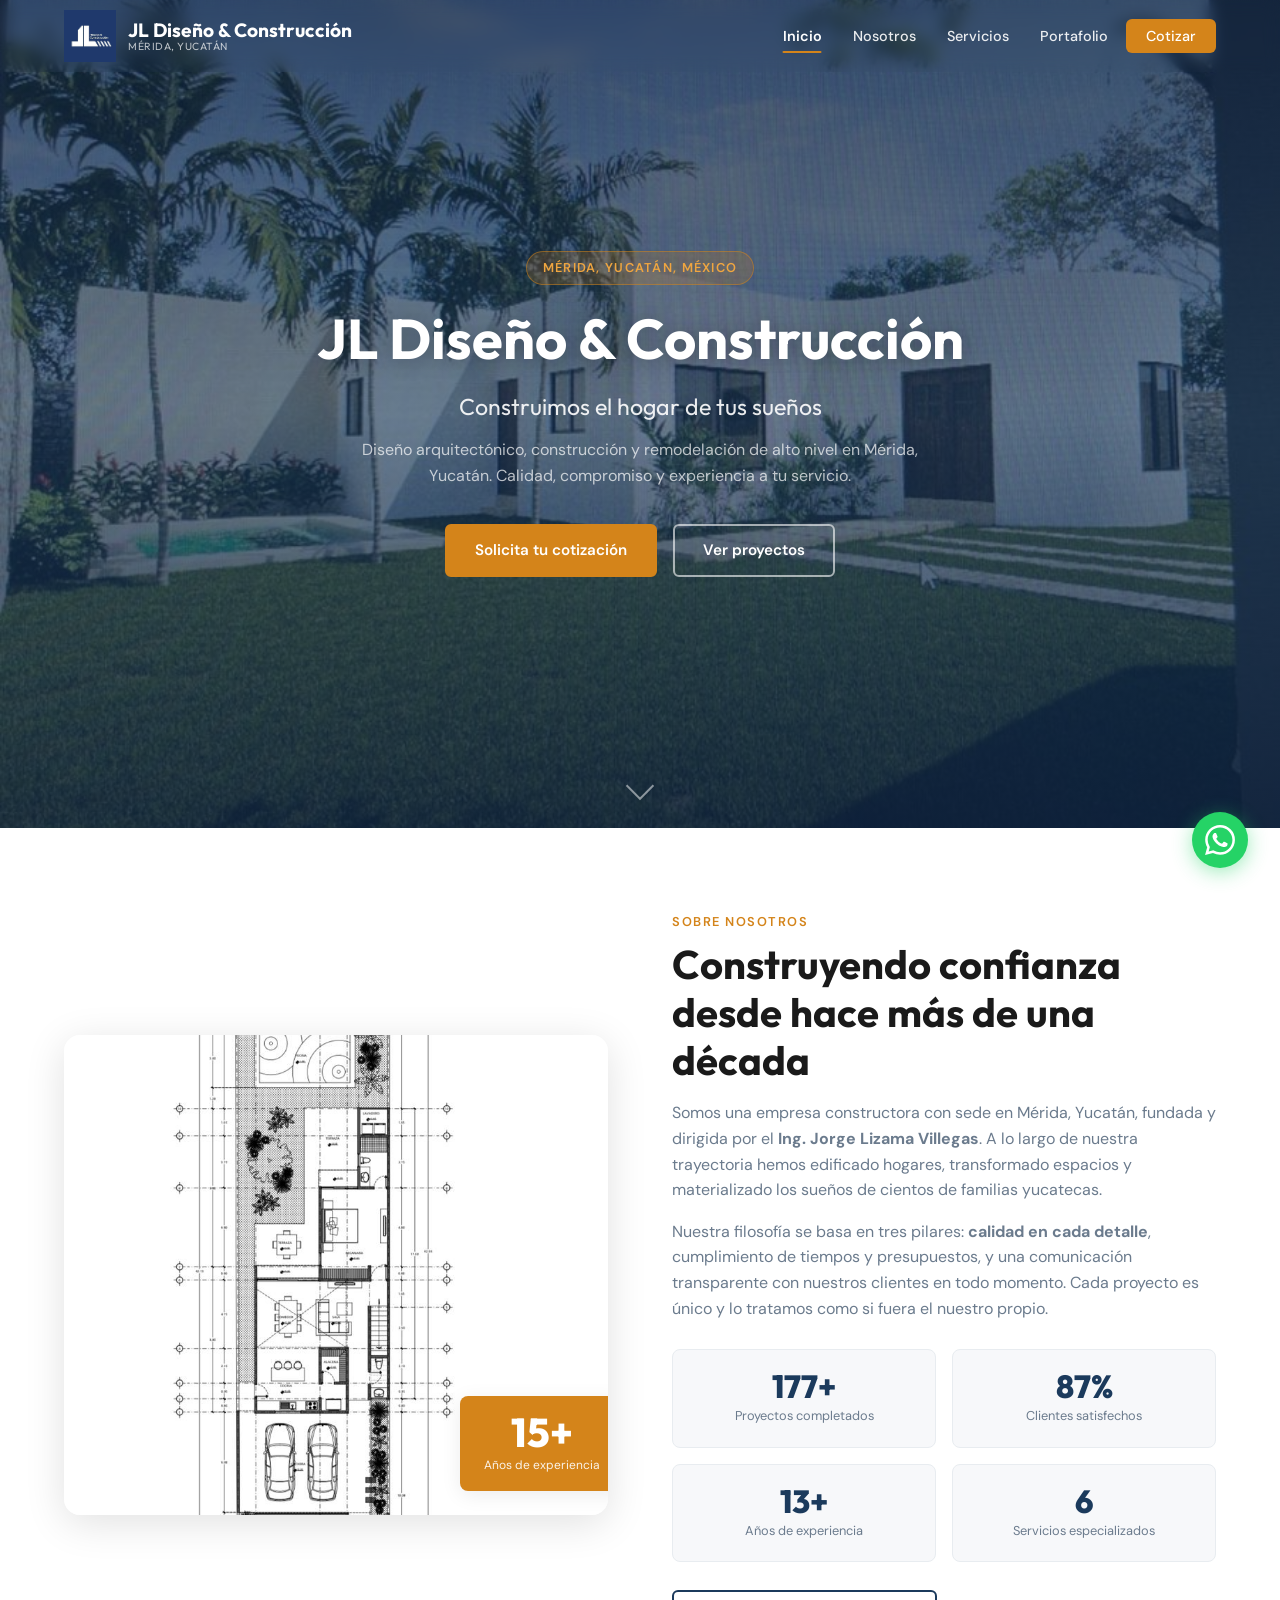
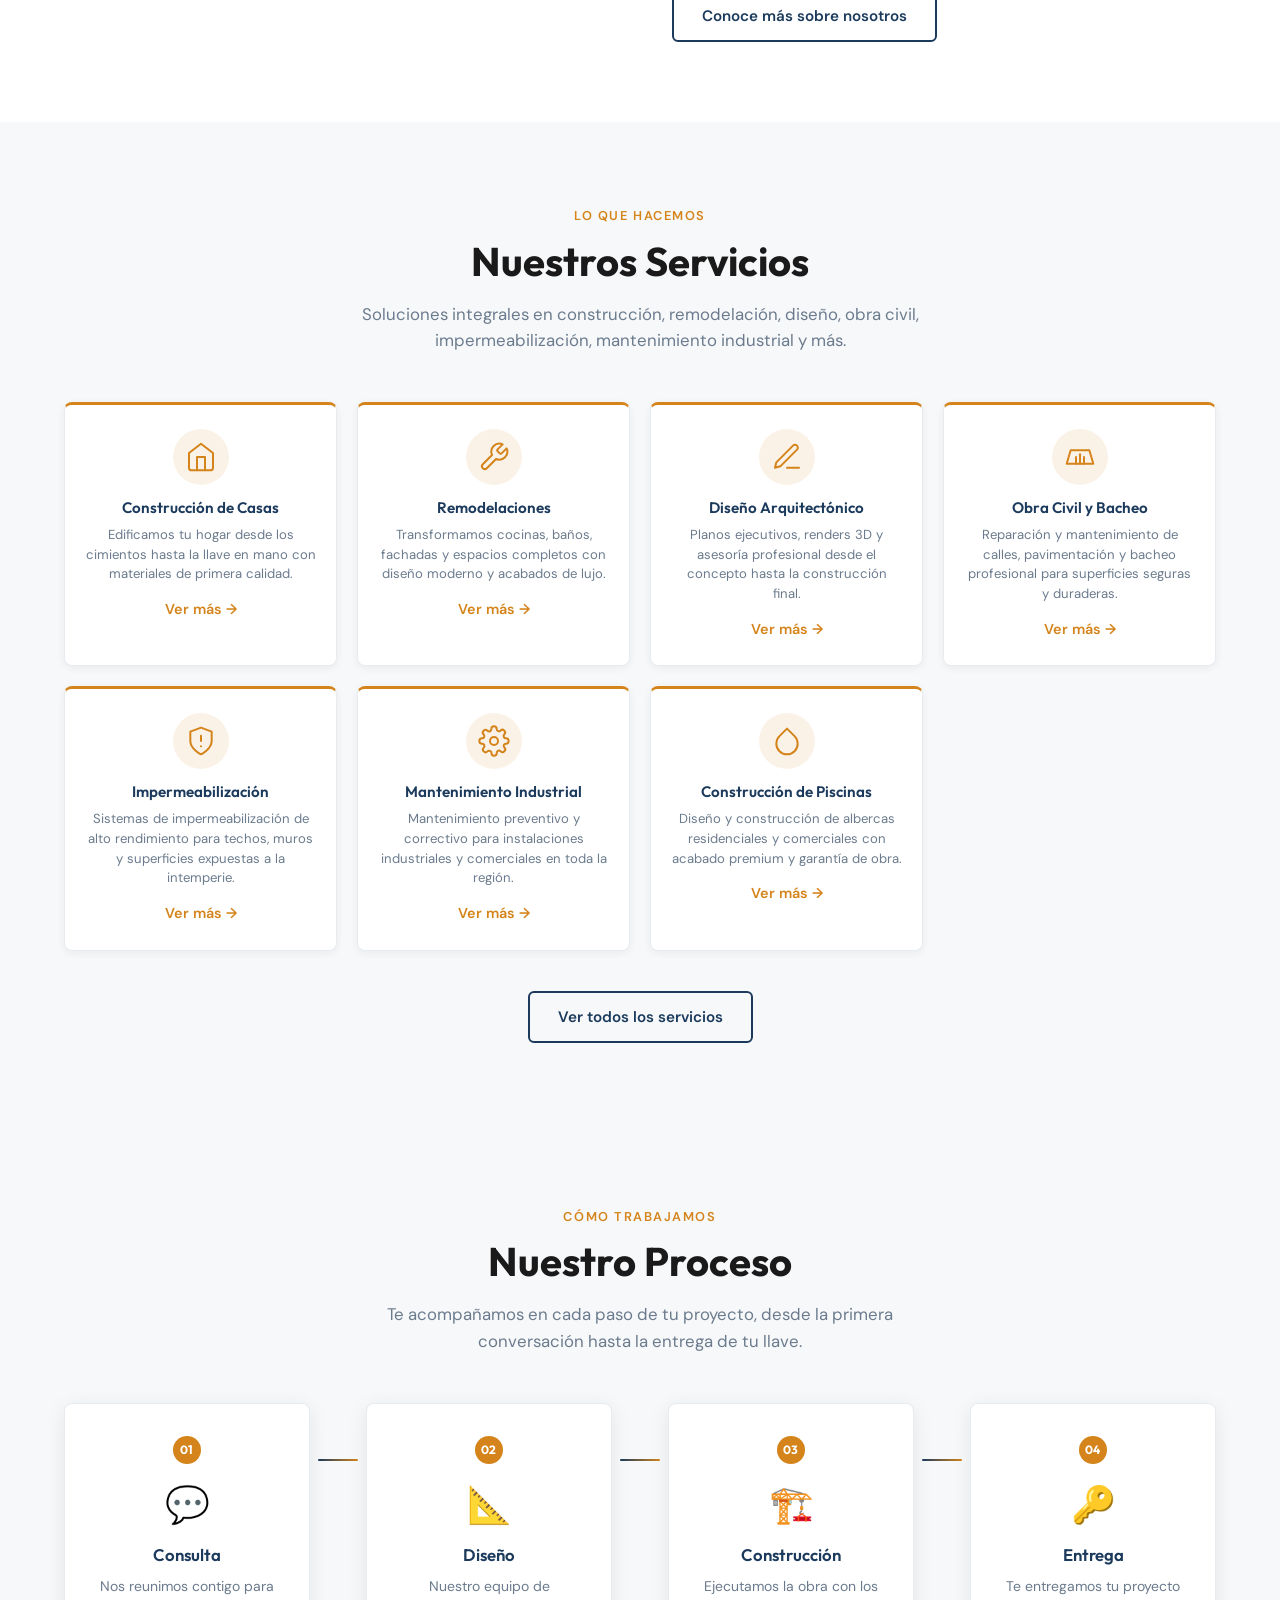
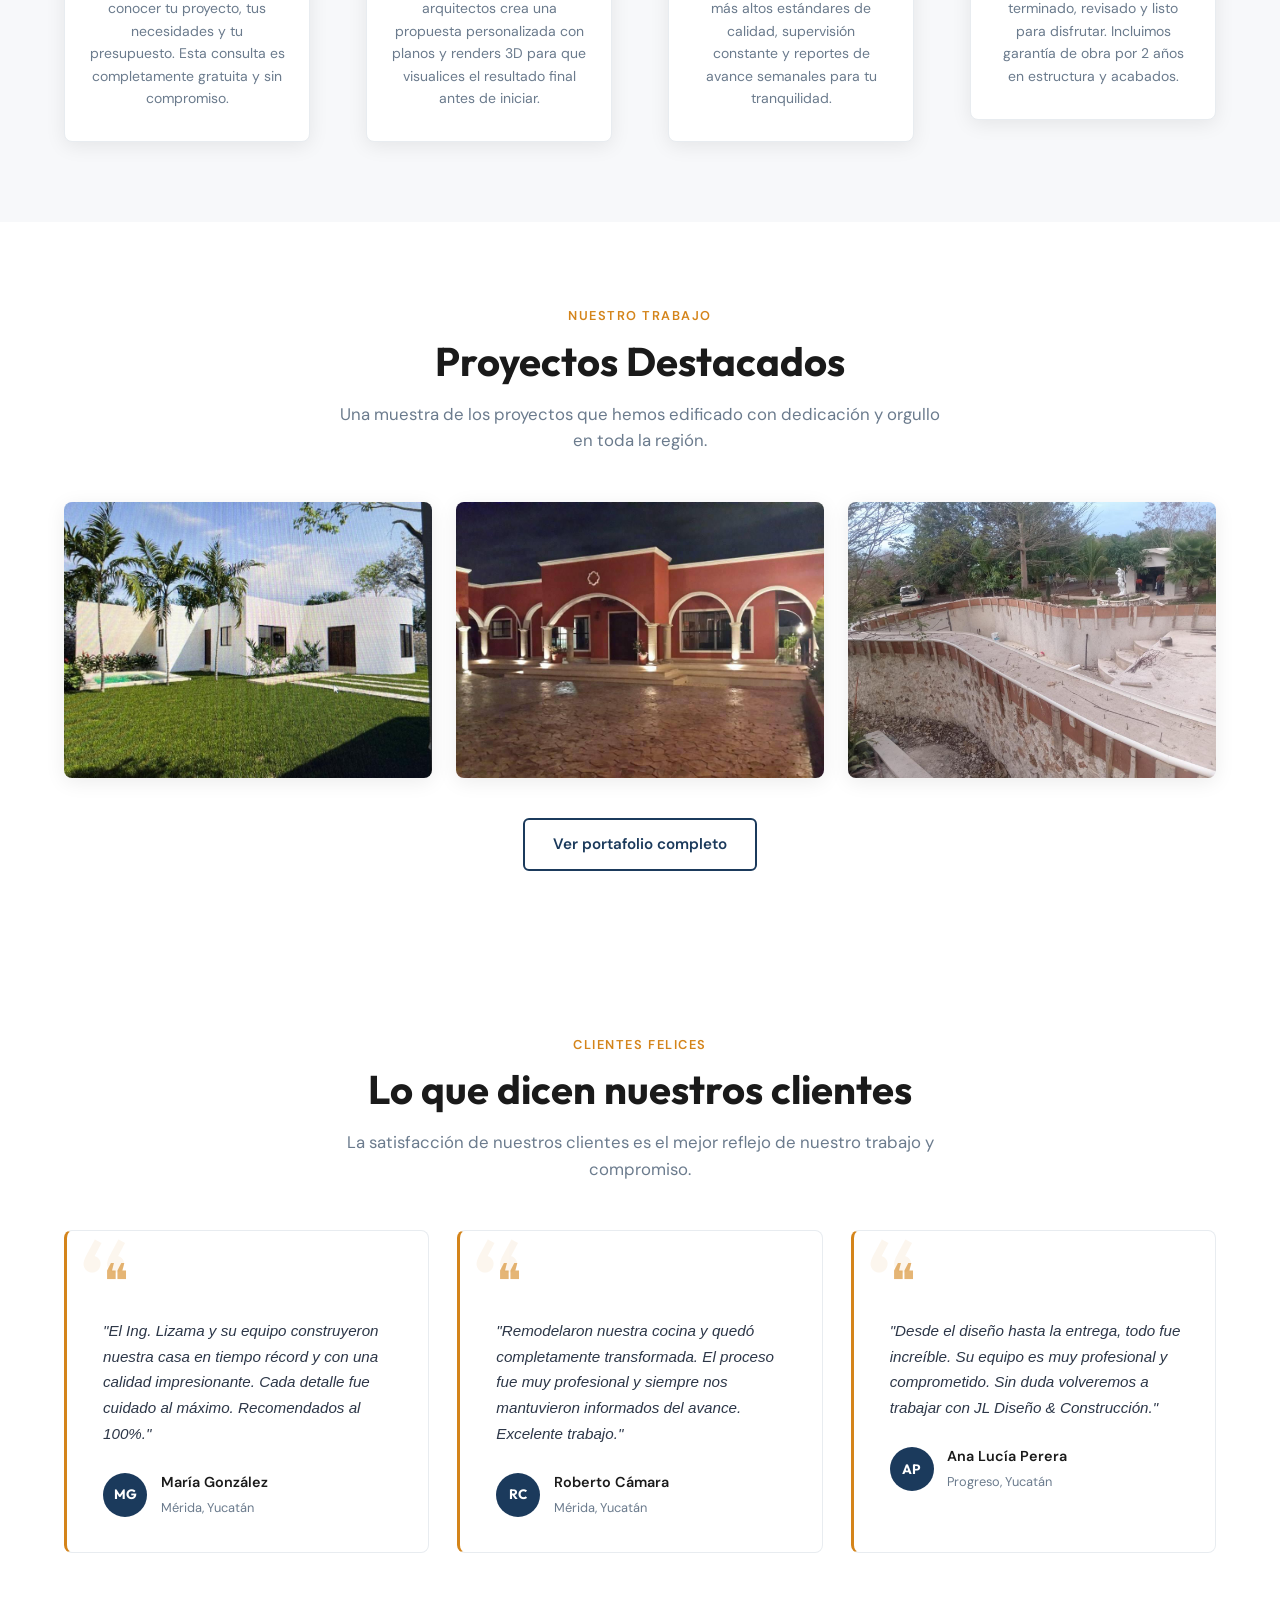
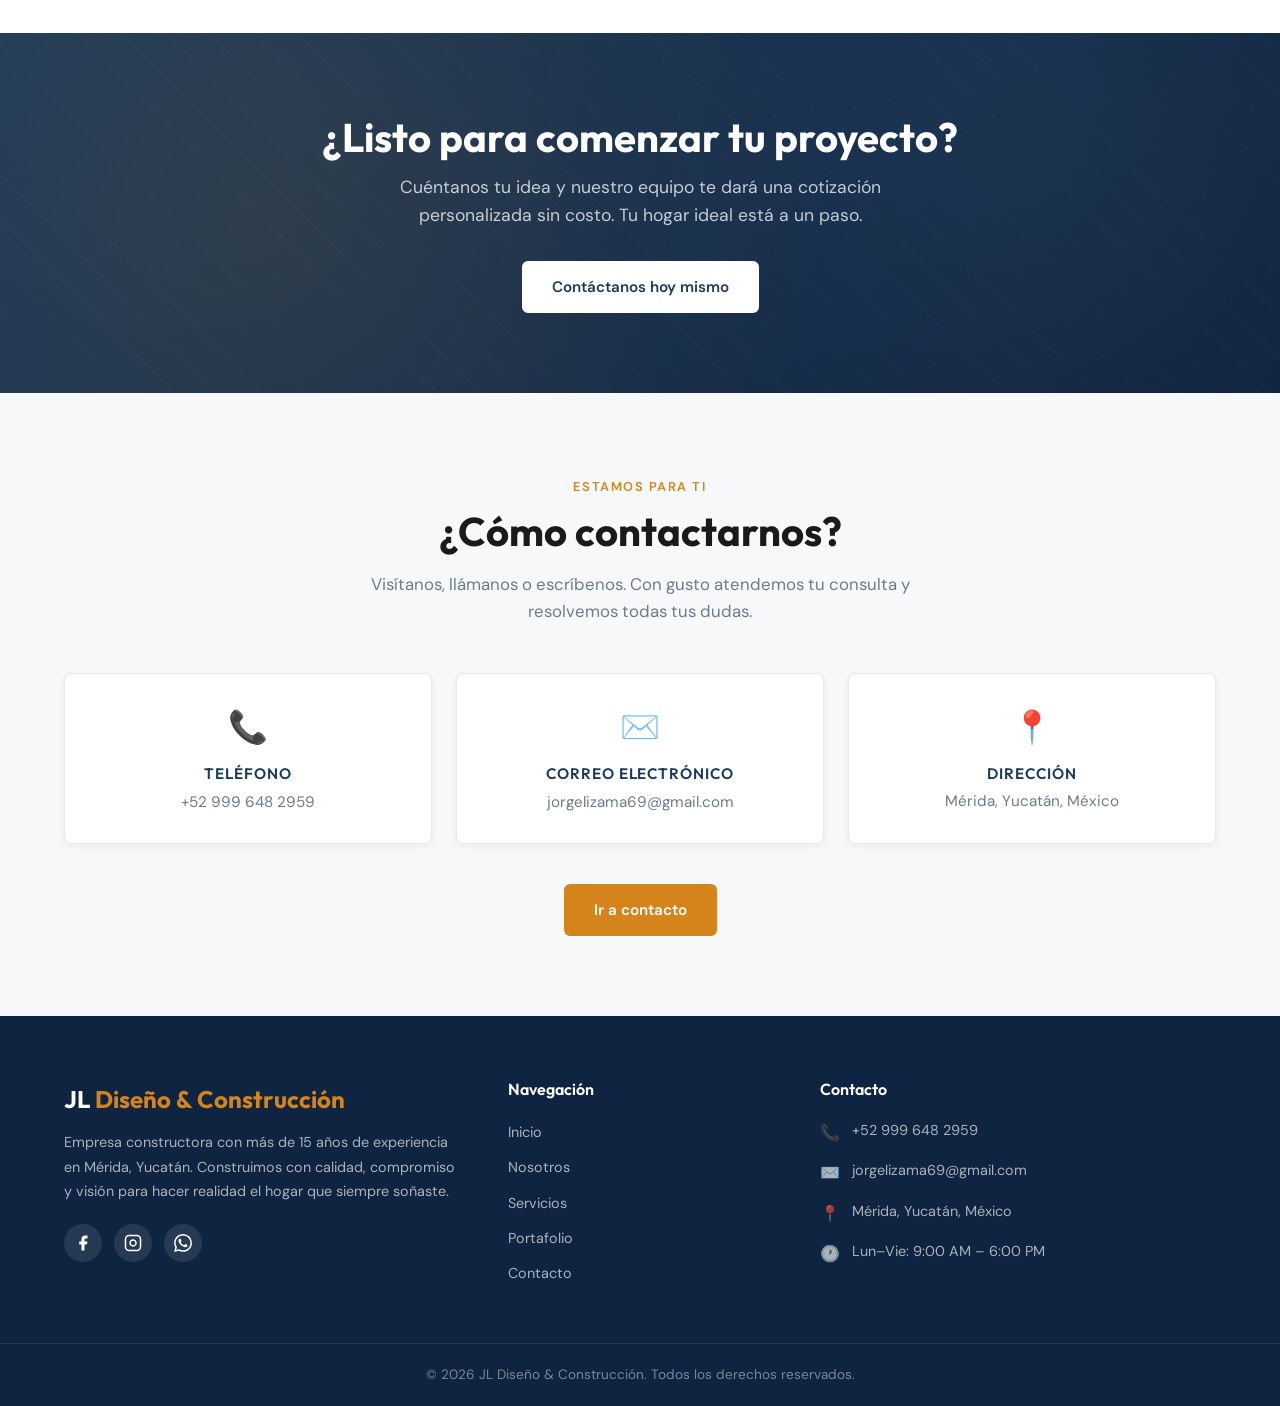
==== commit 9a18f127: "Mejora visual completa: imágenes reales, 7 servicios, iconos SVG, animaciones - Servicios: agrega Ob" ====
--- a/index.html
+++ b/index.html
@@ -85,8 +85,8 @@
         <div class="about-preview-grid">
           <div class="about-preview-image fade-in">
             <img
-              src="https://images.unsplash.com/photo-1581094794329-c8112a89af12?w=1200&q=80"
-              alt="Ing. Jorge Lizama Villegas, director de JL Diseño y Construcción, revisando planos en obra"
+              src="img/casa2niveles-01.jpeg"
+              alt="Construcción de casa habitación de dos niveles — equipo de JL Diseño y Construcción en obra en Mérida"
               loading="lazy"
             />
             <div class="experience-badge" aria-label="Más de 15 años de experiencia">
@@ -113,7 +113,7 @@
                 <div class="stat-label">Años de experiencia</div>
               </div>
               <div class="stat-item">
-                <div class="stat-number">3</div>
+                <div class="stat-number">7</div>
                 <div class="stat-label">Servicios especializados</div>
               </div>
             </div>
@@ -133,43 +133,57 @@
         </div>
         <div class="services-grid-compact">
           <article class="service-compact-card fade-in fade-in-delay-1">
-            <span class="service-compact-icon" aria-hidden="true">🏠</span>
+            <span class="service-compact-icon" aria-hidden="true">
+              <svg xmlns="http://www.w3.org/2000/svg" width="32" height="32" viewBox="0 0 24 24" fill="none" stroke="currentColor" stroke-width="1.5" stroke-linecap="round" stroke-linejoin="round"><path d="M3 9l9-7 9 7v11a2 2 0 0 1-2 2H5a2 2 0 0 1-2-2z"/><polyline points="9 22 9 12 15 12 15 22"/></svg>
+            </span>
             <h3>Construcción de Casas</h3>
             <p>Edificamos tu hogar desde los cimientos hasta la llave en mano con materiales de primera calidad.</p>
             <a href="servicios.html#construccion" class="service-link">Ver más →</a>
           </article>
           <article class="service-compact-card fade-in fade-in-delay-2">
-            <span class="service-compact-icon" aria-hidden="true">🔨</span>
+            <span class="service-compact-icon" aria-hidden="true">
+              <svg xmlns="http://www.w3.org/2000/svg" width="32" height="32" viewBox="0 0 24 24" fill="none" stroke="currentColor" stroke-width="1.5" stroke-linecap="round" stroke-linejoin="round"><path d="M14.7 6.3a1 1 0 0 0 0 1.4l1.6 1.6a1 1 0 0 0 1.4 0l3.77-3.77a6 6 0 0 1-7.94 7.94l-6.91 6.91a2.12 2.12 0 0 1-3-3l6.91-6.91a6 6 0 0 1 7.94-7.94l-3.76 3.76z"/></svg>
+            </span>
             <h3>Remodelaciones</h3>
             <p>Transformamos cocinas, baños, fachadas y espacios completos con diseño moderno y acabados de lujo.</p>
             <a href="servicios.html#remodelacion" class="service-link">Ver más →</a>
           </article>
           <article class="service-compact-card fade-in fade-in-delay-3">
-            <span class="service-compact-icon" aria-hidden="true">📐</span>
+            <span class="service-compact-icon" aria-hidden="true">
+              <svg xmlns="http://www.w3.org/2000/svg" width="32" height="32" viewBox="0 0 24 24" fill="none" stroke="currentColor" stroke-width="1.5" stroke-linecap="round" stroke-linejoin="round"><path d="M12 20h9"/><path d="M16.5 3.5a2.121 2.121 0 0 1 3 3L7 19l-4 1 1-4L16.5 3.5z"/></svg>
+            </span>
             <h3>Diseño Arquitectónico</h3>
             <p>Planos ejecutivos, renders 3D y asesoría profesional desde el concepto hasta la construcción final.</p>
             <a href="servicios.html#diseno" class="service-link">Ver más →</a>
           </article>
           <article class="service-compact-card fade-in fade-in-delay-1">
-            <span class="service-compact-icon" aria-hidden="true">🛣️</span>
+            <span class="service-compact-icon" aria-hidden="true">
+              <svg xmlns="http://www.w3.org/2000/svg" width="32" height="32" viewBox="0 0 24 24" fill="none" stroke="currentColor" stroke-width="1.5" stroke-linecap="round" stroke-linejoin="round"><path d="M2 17l3-10h14l3 10H2z"/><path d="M9 17v-5"/><path d="M12 17v-7"/><path d="M15 17v-5"/></svg>
+            </span>
             <h3>Obra Civil y Bacheo</h3>
             <p>Reparación y mantenimiento de calles, pavimentación y bacheo profesional para superficies seguras y duraderas.</p>
             <a href="servicios.html#bacheo" class="service-link">Ver más →</a>
           </article>
           <article class="service-compact-card fade-in fade-in-delay-2">
-            <span class="service-compact-icon" aria-hidden="true">🛡️</span>
+            <span class="service-compact-icon" aria-hidden="true">
+              <svg xmlns="http://www.w3.org/2000/svg" width="32" height="32" viewBox="0 0 24 24" fill="none" stroke="currentColor" stroke-width="1.5" stroke-linecap="round" stroke-linejoin="round"><path d="M12 22s8-4 8-10V5l-8-3-8 3v7c0 6 8 10 8 10z"/><path d="M12 8v4"/><path d="M12 16h.01"/></svg>
+            </span>
             <h3>Impermeabilización</h3>
             <p>Sistemas de impermeabilización de alto rendimiento para techos, muros y superficies expuestas a la intemperie.</p>
             <a href="servicios.html#impermeabilizacion" class="service-link">Ver más →</a>
           </article>
           <article class="service-compact-card fade-in fade-in-delay-3">
-            <span class="service-compact-icon" aria-hidden="true">⚙️</span>
+            <span class="service-compact-icon" aria-hidden="true">
+              <svg xmlns="http://www.w3.org/2000/svg" width="32" height="32" viewBox="0 0 24 24" fill="none" stroke="currentColor" stroke-width="1.5" stroke-linecap="round" stroke-linejoin="round"><circle cx="12" cy="12" r="3"/><path d="M19.4 15a1.65 1.65 0 0 0 .33 1.82l.06.06a2 2 0 0 1-2.83 2.83l-.06-.06a1.65 1.65 0 0 0-1.82-.33 1.65 1.65 0 0 0-1 1.51V21a2 2 0 0 1-4 0v-.09A1.65 1.65 0 0 0 9 19.4a1.65 1.65 0 0 0-1.82.33l-.06.06a2 2 0 0 1-2.83-2.83l.06-.06A1.65 1.65 0 0 0 4.68 15a1.65 1.65 0 0 0-1.51-1H3a2 2 0 0 1 0-4h.09A1.65 1.65 0 0 0 4.6 9a1.65 1.65 0 0 0-.33-1.82l-.06-.06a2 2 0 0 1 2.83-2.83l.06.06A1.65 1.65 0 0 0 9 4.68a1.65 1.65 0 0 0 1-1.51V3a2 2 0 0 1 4 0v.09a1.65 1.65 0 0 0 1 1.51 1.65 1.65 0 0 0 1.82-.33l.06-.06a2 2 0 0 1 2.83 2.83l-.06.06A1.65 1.65 0 0 0 19.4 9a1.65 1.65 0 0 0 1.51 1H21a2 2 0 0 1 0 4h-.09a1.65 1.65 0 0 0-1.51 1z"/></svg>
+            </span>
             <h3>Mantenimiento Industrial</h3>
             <p>Mantenimiento preventivo y correctivo para instalaciones industriales y comerciales en toda la región.</p>
             <a href="servicios.html#mantenimiento" class="service-link">Ver más →</a>
           </article>
           <article class="service-compact-card fade-in fade-in-delay-1">
-            <span class="service-compact-icon" aria-hidden="true">🏊</span>
+            <span class="service-compact-icon" aria-hidden="true">
+              <svg xmlns="http://www.w3.org/2000/svg" width="32" height="32" viewBox="0 0 24 24" fill="none" stroke="currentColor" stroke-width="1.5" stroke-linecap="round" stroke-linejoin="round"><path d="M12 2.69l5.66 5.66a8 8 0 1 1-11.31 0z"/></svg>
+            </span>
             <h3>Construcción de Piscinas</h3>
             <p>Diseño y construcción de albercas residenciales y comerciales con acabado premium y garantía de obra.</p>
             <a href="servicios.html#piscinas" class="service-link">Ver más →</a>
--- a/css/styles.css
+++ b/css/styles.css
@@ -226,7 +226,8 @@
   background-color: var(--accent);
   color: var(--white);
   border-color: var(--accent);
-  transform: translateY(-2px);
+  transform: translateY(-3px) scale(1.03);
+  box-shadow: 0 8px 25px rgba(212, 132, 26, 0.35);
 }
 
 .btn-outline-white {
@@ -767,7 +768,7 @@
 .hero-bg {
   position: absolute;
   inset: 0;
-  background-image: url('https://images.unsplash.com/photo-1486325212027-8081e485255e?w=1920&q=80');
+  background-image: url('../img/modelo-mediterraneo-01.jpeg');
   background-size: cover;
   background-position: center;
   background-repeat: no-repeat;
@@ -1207,22 +1208,27 @@
 }
 
 .filter-btn {
-  padding: 0.5rem 1.25rem;
+  padding: 10px 24px;
+  border: 2px solid var(--primary);
   border-radius: 50px;
+  background: transparent;
+  color: var(--primary);
+  font-family: var(--font-body);
+  font-weight: 600;
   font-size: 0.875rem;
-  font-weight: 500;
-  color: var(--gray-medium);
-  background-color: var(--off-white);
-  border: 1px solid var(--gray-light);
-  transition: var(--transition);
   cursor: pointer;
-}
-
-.filter-btn:hover,
-.filter-btn.active {
-  background-color: var(--primary);
+  transition: all 0.3s ease;
+  text-transform: uppercase;
+  letter-spacing: 0.5px;
+}
+
+.filter-btn.active,
+.filter-btn:hover {
+  background: var(--primary);
   color: var(--white);
   border-color: var(--primary);
+  box-shadow: 0 4px 15px rgba(27, 58, 92, 0.3);
+  transform: translateY(-2px);
 }
 
 .portfolio-grid {
@@ -1240,8 +1246,8 @@
 }
 
 .portfolio-card:hover {
-  transform: translateY(-4px);
-  box-shadow: var(--shadow-lg);
+  transform: translateY(-6px);
+  box-shadow: 0 12px 40px rgba(0, 0, 0, 0.15);
 }
 
 .portfolio-card-image {
@@ -1264,7 +1270,7 @@
 .portfolio-card-image-overlay {
   position: absolute;
   inset: 0;
-  background: rgba(15, 36, 64, 0.7);
+  background: linear-gradient(to top, rgba(15, 36, 64, 0.88) 0%, rgba(15, 36, 64, 0.3) 50%, transparent 100%);
   display: flex;
   align-items: center;
   justify-content: center;
@@ -1322,7 +1328,16 @@
   content: '';
   position: absolute;
   inset: 0;
-  background-image: radial-gradient(circle at 30% 50%, rgba(212, 132, 26, 0.1) 0%, transparent 60%);
+  background-image:
+    radial-gradient(circle at 20% 50%, rgba(212, 132, 26, 0.12) 0%, transparent 55%),
+    radial-gradient(circle at 80% 30%, rgba(255, 255, 255, 0.04) 0%, transparent 40%),
+    repeating-linear-gradient(
+      45deg,
+      transparent,
+      transparent 30px,
+      rgba(255,255,255,0.015) 30px,
+      rgba(255,255,255,0.015) 31px
+    );
 }
 
 .cta-banner .container {
@@ -2064,7 +2079,7 @@
   font-size: 0.75rem;
   font-weight: 700;
   color: var(--white);
-  background-color: var(--primary);
+  background-color: var(--accent);
   width: 28px;
   height: 28px;
   border-radius: 50%;
@@ -2125,18 +2140,35 @@
 }
 
 .testimonial-card {
-  background: var(--off-white);
+  background: var(--white);
   border-radius: var(--radius-md);
-  padding: 2rem;
+  padding: 2rem 2rem 2rem 2.25rem;
   border: 1px solid var(--gray-light);
+  border-left: 3px solid var(--accent);
   transition: var(--transition);
   position: relative;
+  overflow: hidden;
+}
+
+.testimonial-card::before {
+  content: '\201C';
+  position: absolute;
+  top: -10px;
+  left: 10px;
+  font-size: 8rem;
+  font-family: var(--font-heading);
+  color: var(--accent);
+  opacity: 0.07;
+  line-height: 1;
+  pointer-events: none;
 }
 
 .testimonial-card:hover {
-  transform: translateY(-4px);
+  transform: translateY(-5px);
   box-shadow: var(--shadow-md);
-  border-color: var(--accent);
+  border-left-color: var(--primary);
+  border-color: var(--gray-light);
+  border-left-color: var(--accent);
 }
 
 .testimonial-quote {
@@ -2362,21 +2394,50 @@
   border-radius: var(--radius-md);
   padding: 1.5rem 1.25rem;
   border: 1px solid var(--gray-light);
+  border-top: 3px solid var(--accent);
   box-shadow: var(--shadow-sm);
   transition: var(--transition);
   text-align: center;
+  position: relative;
+  overflow: hidden;
+}
+
+.service-compact-card::after {
+  content: '';
+  position: absolute;
+  top: 0; left: 0;
+  width: 0; height: 3px;
+  background-color: var(--primary);
+  transition: width 0.4s ease;
+}
+
+.service-compact-card:hover::after {
+  width: 100%;
 }
 
 .service-compact-card:hover {
   border-color: var(--accent);
   box-shadow: var(--shadow-md);
-  transform: translateY(-3px);
+  transform: translateY(-6px);
+  background: var(--off-white);
 }
 
 .service-compact-icon {
-  font-size: 2rem;
-  display: block;
-  margin-bottom: 0.6rem;
+  display: flex;
+  align-items: center;
+  justify-content: center;
+  width: 56px;
+  height: 56px;
+  background: rgba(212, 132, 26, 0.1);
+  border-radius: 50%;
+  margin: 0 auto 0.85rem;
+  color: var(--accent);
+  transition: var(--transition);
+}
+
+.service-compact-card:hover .service-compact-icon {
+  background: var(--accent);
+  color: var(--white);
 }
 
 .service-compact-card h3 {
@@ -2410,26 +2471,22 @@
    LIGHTBOX
    ============================================================ */
 .lightbox {
+  display: none;
   position: fixed;
   inset: 0;
   z-index: 2000;
   background-color: rgba(0, 0, 0, 0.95);
-  display: flex;
   align-items: center;
   justify-content: center;
   opacity: 0;
   transition: opacity 0.3s ease;
 }
 
-.lightbox:not([hidden]) {
-  display: flex;
-}
-
-.lightbox[hidden] {
-  display: none;
-}
-
-.lightbox.lb-active {
+.lightbox.lb-open {
+  display: flex;
+}
+
+.lightbox.lb-open.lb-active {
   opacity: 1;
 }
 
@@ -2562,3 +2619,73 @@
     grid-template-columns: 1fr 1fr;
   }
 }
+
+/* ============================================================
+   PAGE LOAD ANIMATIONS
+   ============================================================ */
+
+/* Navbar slides in from top */
+@keyframes navSlideDown {
+  from { transform: translateY(-100%); opacity: 0; }
+  to   { transform: translateY(0);     opacity: 1; }
+}
+.navbar {
+  animation: navSlideDown 0.45s ease forwards;
+}
+
+/* Hero / page-header fades in */
+@keyframes heroFadeIn {
+  from { opacity: 0; transform: translateY(20px); }
+  to   { opacity: 1; transform: translateY(0); }
+}
+.hero-content {
+  animation: heroFadeIn 0.7s 0.2s ease both;
+}
+.page-header h1 {
+  animation: heroFadeIn 0.6s 0.15s ease both;
+}
+
+/* ============================================================
+   PROCESS STEP STAGGER (handled by JS fade-in, but CSS adds delay)
+   ============================================================ */
+.process-step.fade-in-delay-1 { animation-delay: 0.05s; }
+.process-step.fade-in-delay-2 { animation-delay: 0.2s; }
+.process-step.fade-in-delay-3 { animation-delay: 0.35s; }
+.process-step.fade-in-delay-4 { animation-delay: 0.5s; }
+
+/* Process step icon bounce on hover */
+.process-step:hover .process-icon {
+  animation: iconBounce 0.5s ease;
+}
+@keyframes iconBounce {
+  0%, 100% { transform: translateY(0); }
+  40%       { transform: translateY(-8px); }
+  70%       { transform: translateY(-3px); }
+}
+
+/* ============================================================
+   MOBILE TESTIMONIALS — horizontal scroll carousel
+   ============================================================ */
+@media (max-width: 768px) {
+  .testimonials-grid {
+    display: flex;
+    overflow-x: auto;
+    scroll-snap-type: x mandatory;
+    -webkit-overflow-scrolling: touch;
+    gap: 1rem;
+    padding-bottom: 1rem;
+    scroll-padding: 0 1rem;
+  }
+  .testimonials-grid::-webkit-scrollbar { display: none; }
+  .testimonial-card {
+    flex: 0 0 85%;
+    scroll-snap-align: start;
+  }
+}
+
+/* ============================================================
+   BEFORE/AFTER TODO COMMENT LABEL
+   ============================================================ */
+.ba-todo-notice {
+  display: none; /* only visible in source as comment */
+}
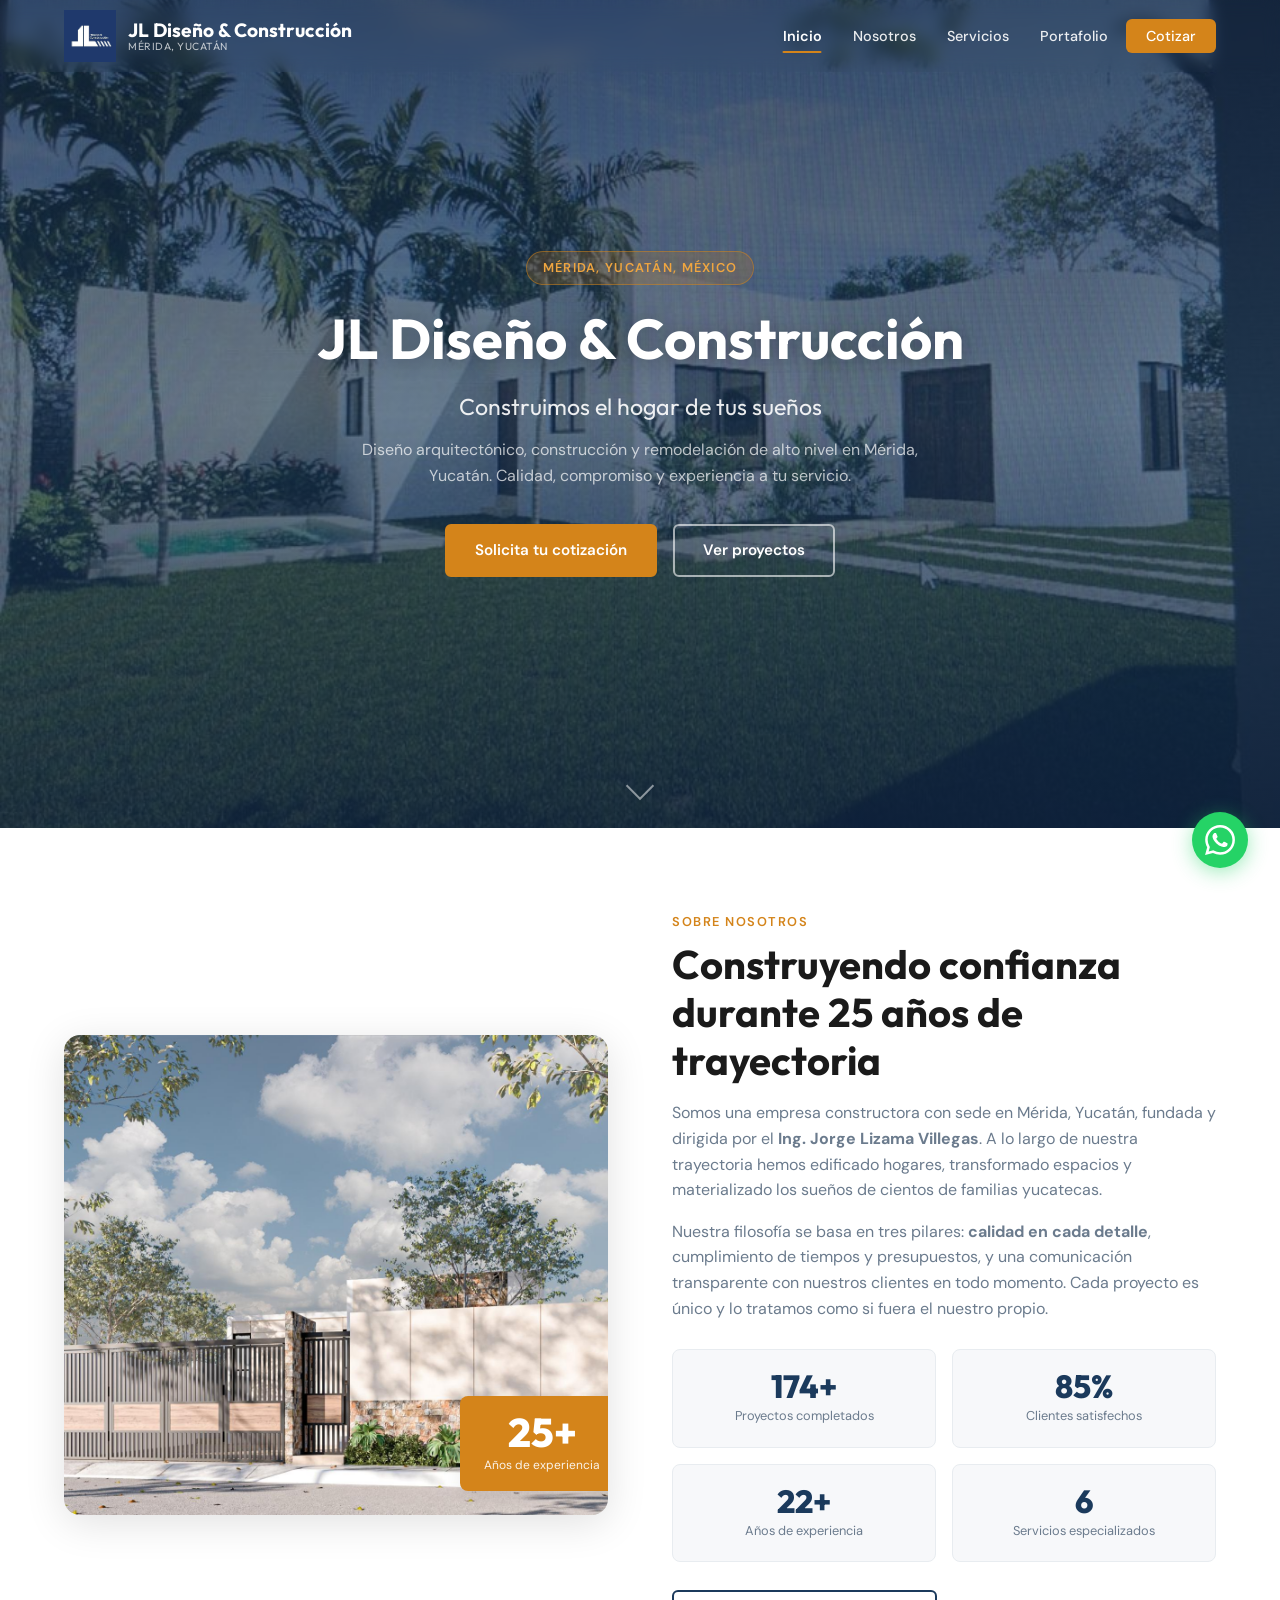
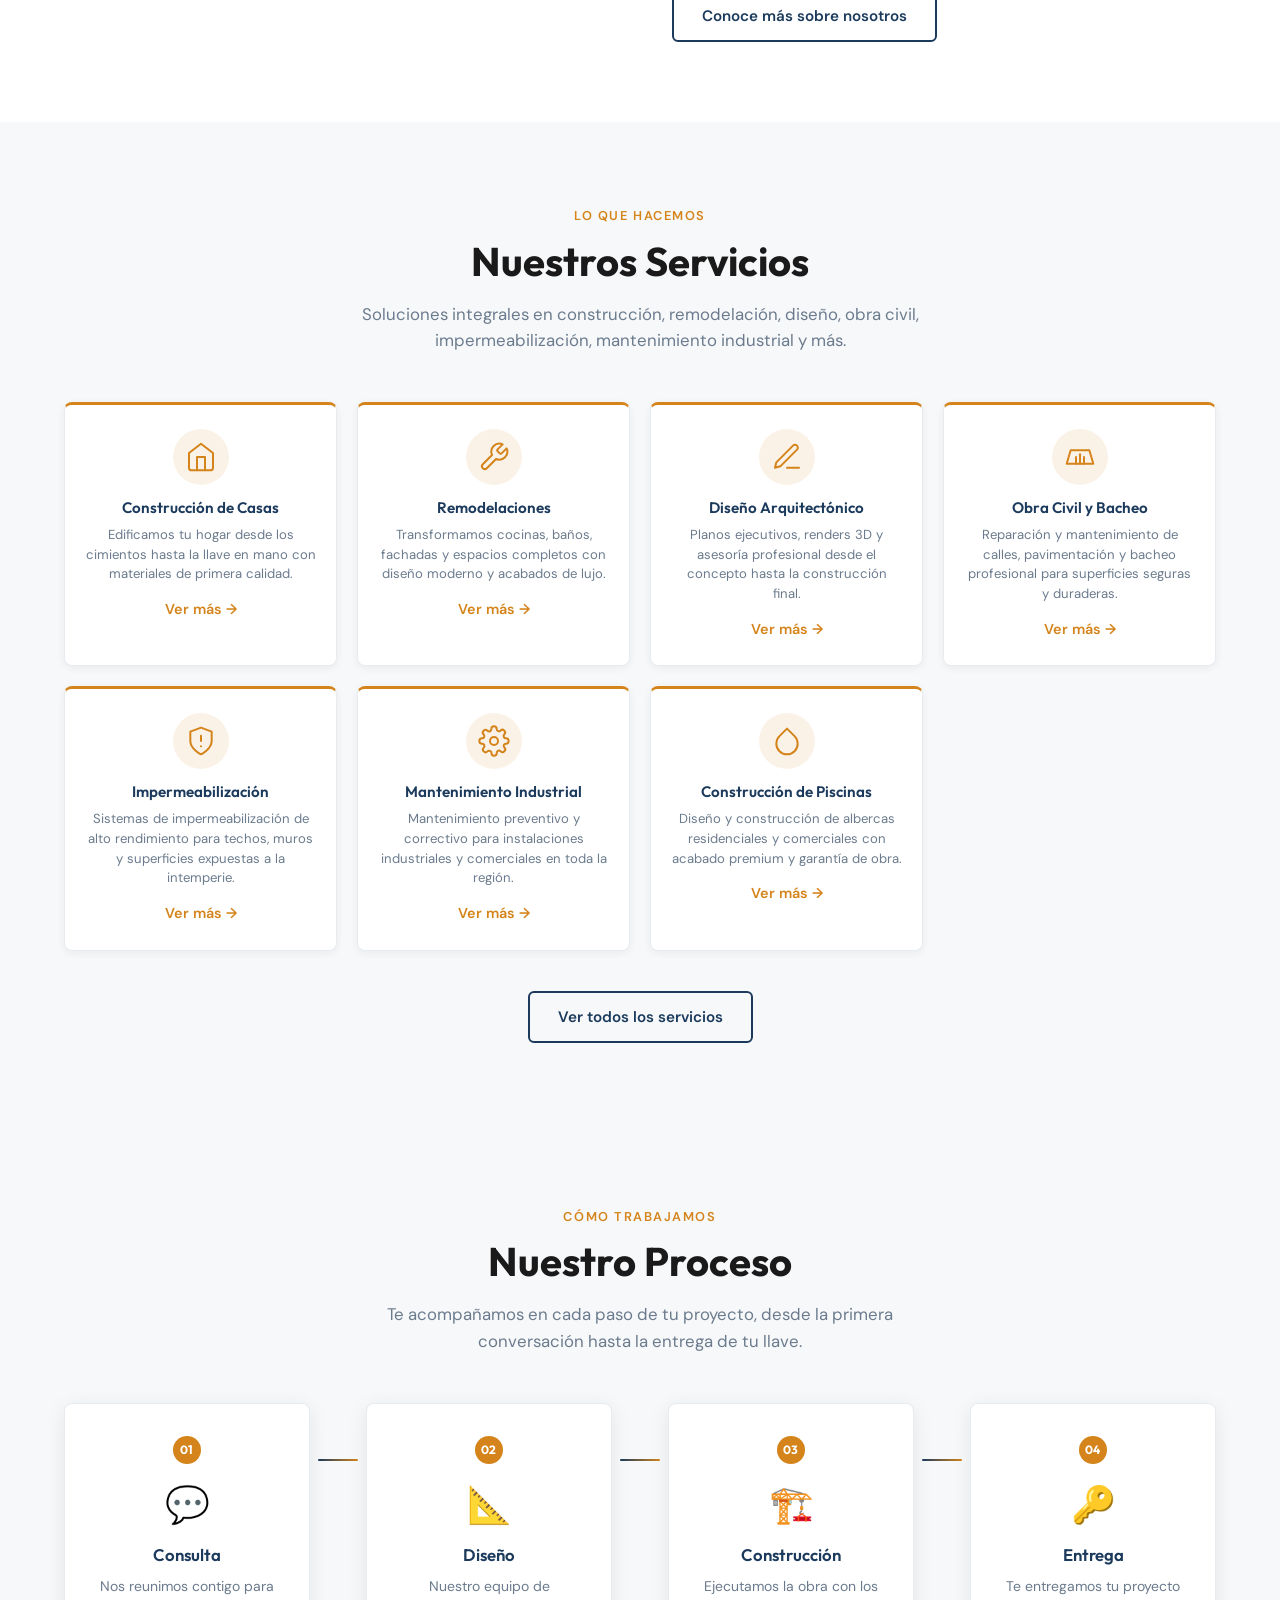
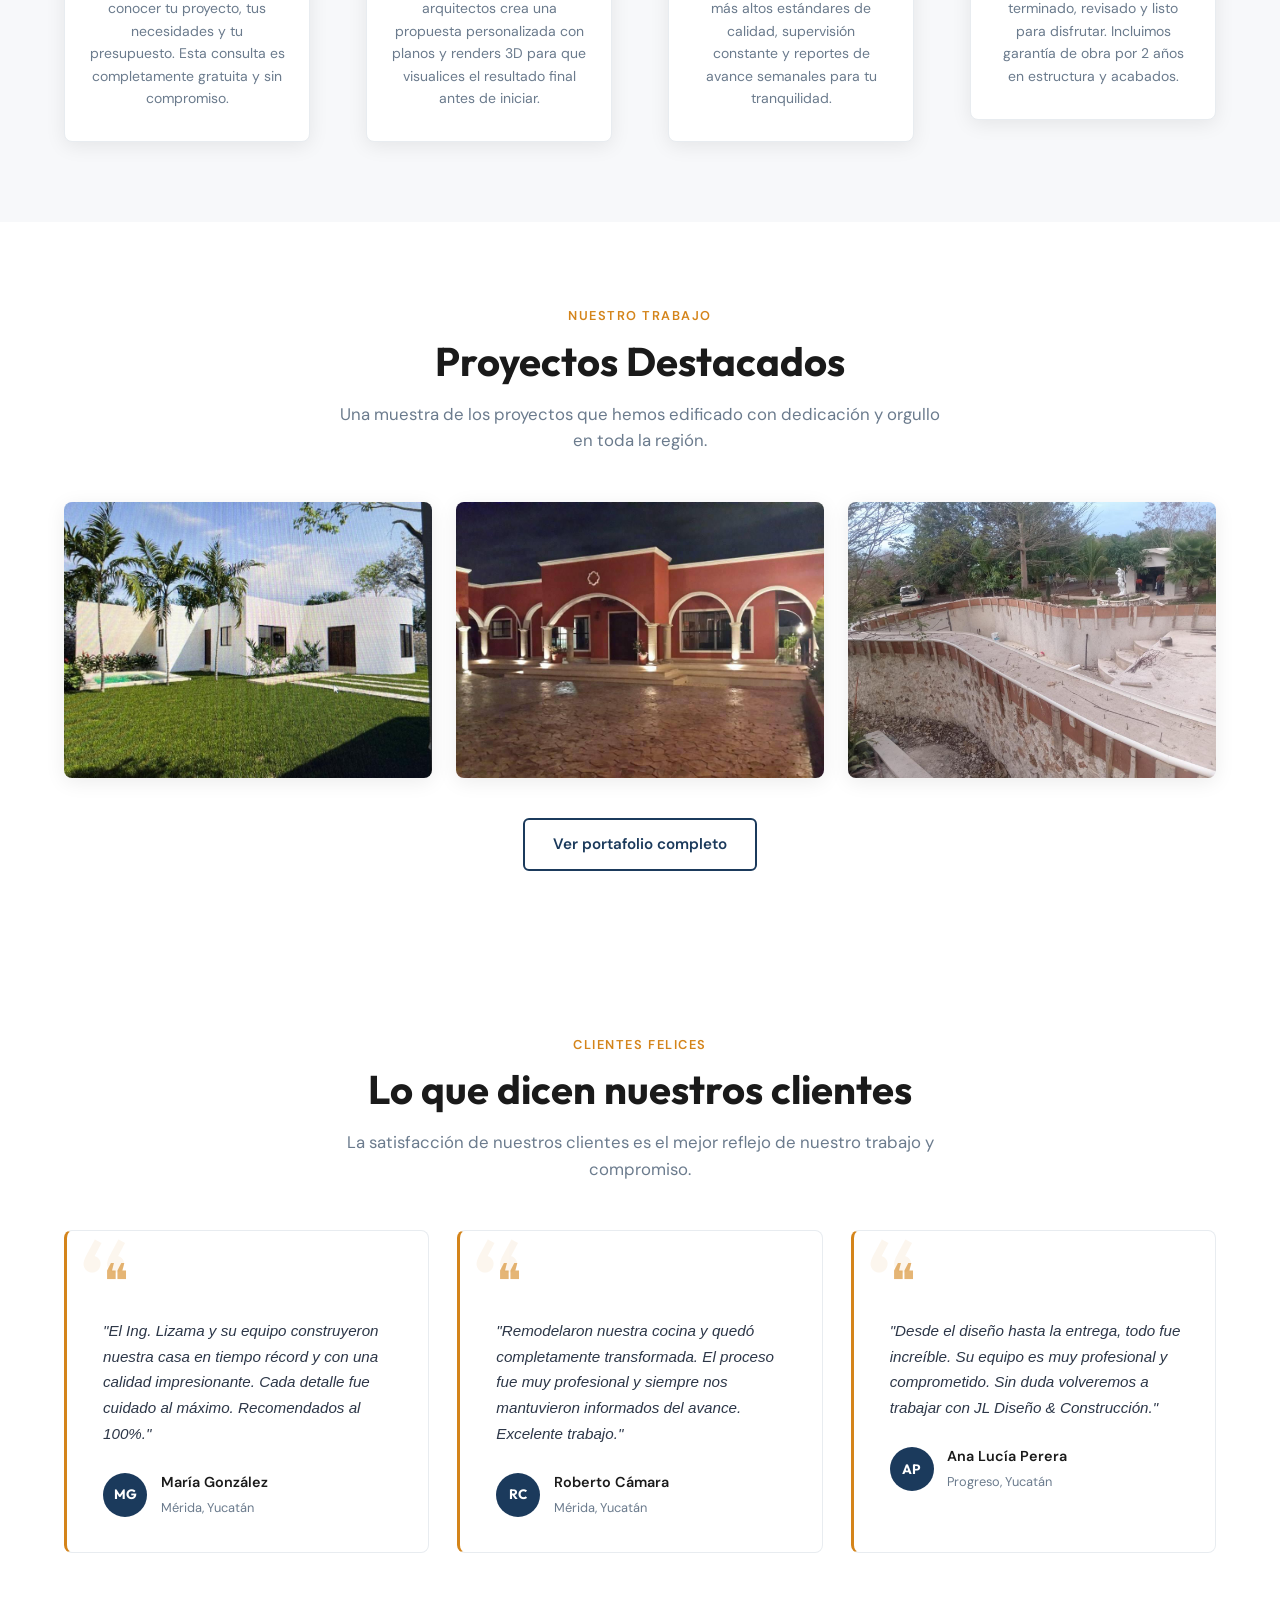
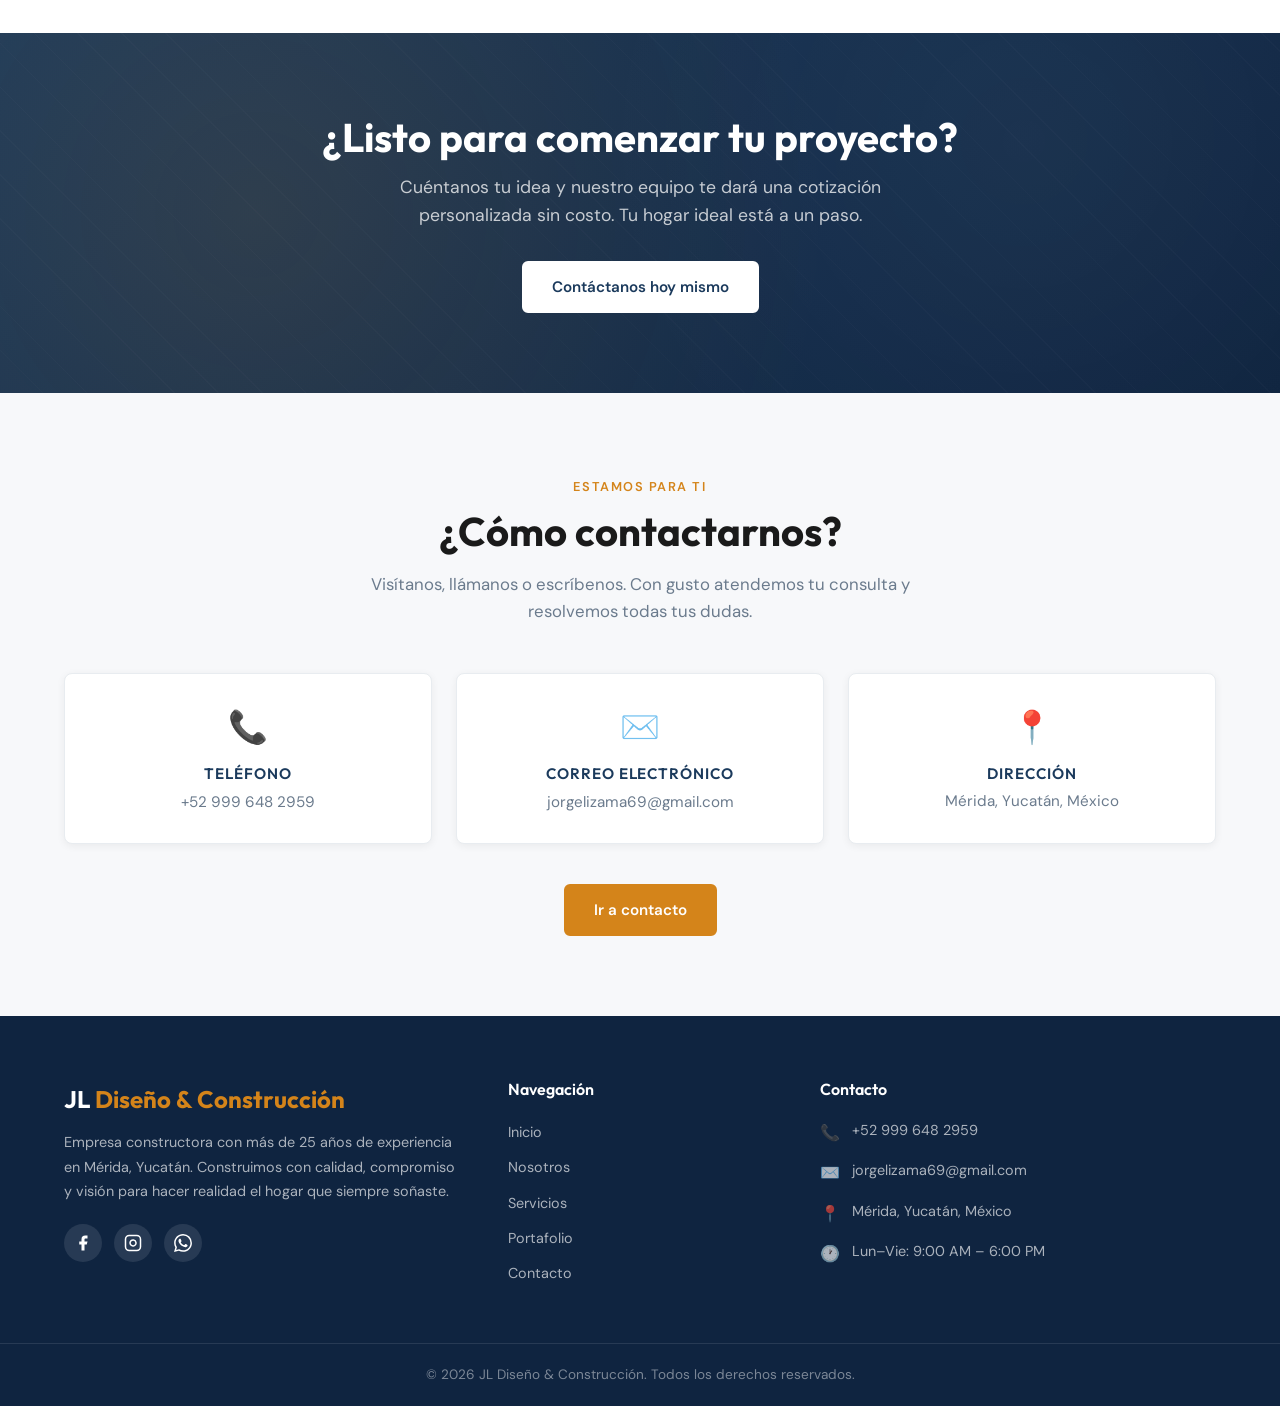
==== commit 08772e98: "Actualizacion mayor: biografia corregida, imagenes reales, 25 anios experiencia - Biografia Ing. Liz" ====
--- a/index.html
+++ b/index.html
@@ -85,18 +85,18 @@
         <div class="about-preview-grid">
           <div class="about-preview-image fade-in">
             <img
-              src="img/casa2niveles-01.jpeg"
-              alt="Construcción de casa habitación de dos niveles — equipo de JL Diseño y Construcción en obra en Mérida"
+              src="img/modelo-brasil-01.jpeg"
+              alt="Proyecto Modelo Brasil — casa residencial terminada, obra de JL Diseño y Construcción en Mérida Yucatán"
               loading="lazy"
             />
-            <div class="experience-badge" aria-label="Más de 15 años de experiencia">
-              <span class="number">15+</span>
+            <div class="experience-badge" aria-label="Más de 25 años de experiencia">
+              <span class="number">25+</span>
               <span class="label">Años de experiencia</span>
             </div>
           </div>
           <div class="about-preview-content fade-in fade-in-delay-1">
             <span class="section-label">Sobre nosotros</span>
-            <h2>Construyendo confianza desde hace más de una década</h2>
+            <h2>Construyendo confianza durante 25 años de trayectoria</h2>
             <p>Somos una empresa constructora con sede en Mérida, Yucatán, fundada y dirigida por el <strong>Ing. Jorge Lizama Villegas</strong>. A lo largo de nuestra trayectoria hemos edificado hogares, transformado espacios y materializado los sueños de cientos de familias yucatecas.</p>
             <p>Nuestra filosofía se basa en tres pilares: <strong>calidad en cada detalle</strong>, cumplimiento de tiempos y presupuestos, y una comunicación transparente con nuestros clientes en todo momento. Cada proyecto es único y lo tratamos como si fuera el nuestro propio.</p>
             <div class="about-stats" aria-label="Estadísticas de la empresa">
@@ -109,7 +109,7 @@
                 <div class="stat-label">Clientes satisfechos</div>
               </div>
               <div class="stat-item">
-                <div class="stat-number">15+</div>
+                <div class="stat-number">25+</div>
                 <div class="stat-label">Años de experiencia</div>
               </div>
               <div class="stat-item">
@@ -381,7 +381,7 @@
         <!-- Brand column -->
         <div class="footer-brand">
           <div class="footer-logo">JL <span>Diseño &amp; Construcción</span></div>
-          <p>Empresa constructora con más de 15 años de experiencia en Mérida, Yucatán. Construimos con calidad, compromiso y visión para hacer realidad el hogar que siempre soñaste.</p>
+          <p>Empresa constructora con más de 25 años de experiencia en Mérida, Yucatán. Construimos con calidad, compromiso y visión para hacer realidad el hogar que siempre soñaste.</p>
           <div class="footer-social" aria-label="Redes sociales">
             <a href="#" aria-label="Facebook de JL Diseño y Construcción" rel="noopener">
               <svg xmlns="http://www.w3.org/2000/svg" width="18" height="18" viewBox="0 0 24 24" fill="currentColor" aria-hidden="true"><path d="M18 2h-3a5 5 0 0 0-5 5v3H7v4h3v8h4v-8h3l1-4h-4V7a1 1 0 0 1 1-1h3z"/></svg>
--- a/css/styles.css
+++ b/css/styles.css
@@ -1270,7 +1270,7 @@
 .portfolio-card-image-overlay {
   position: absolute;
   inset: 0;
-  background: linear-gradient(to top, rgba(15, 36, 64, 0.88) 0%, rgba(15, 36, 64, 0.3) 50%, transparent 100%);
+  background: rgba(15, 36, 64, 0.55);
   display: flex;
   align-items: center;
   justify-content: center;
@@ -1282,12 +1282,26 @@
   opacity: 1;
 }
 
-.portfolio-card-image-overlay p {
-  color: rgba(255, 255, 255, 0.85);
-  font-size: 0.875rem;
-  text-align: center;
-  padding: 1rem;
-  margin: 0;
+.gallery-open-btn {
+  display: inline-block;
+  padding: 0.55rem 1.25rem;
+  border-radius: 50px;
+  background: rgba(255, 255, 255, 0.15);
+  border: 2px solid rgba(255, 255, 255, 0.8);
+  color: var(--white);
+  font-family: var(--font-heading);
+  font-size: 0.85rem;
+  font-weight: 700;
+  letter-spacing: 0.5px;
+  backdrop-filter: blur(4px);
+  transition: transform 0.3s ease, background 0.3s ease, border-color 0.3s ease;
+  white-space: nowrap;
+}
+
+.portfolio-card:hover .gallery-open-btn {
+  transform: scale(1.06);
+  background: var(--accent);
+  border-color: var(--accent);
 }
 
 .portfolio-card-body {
